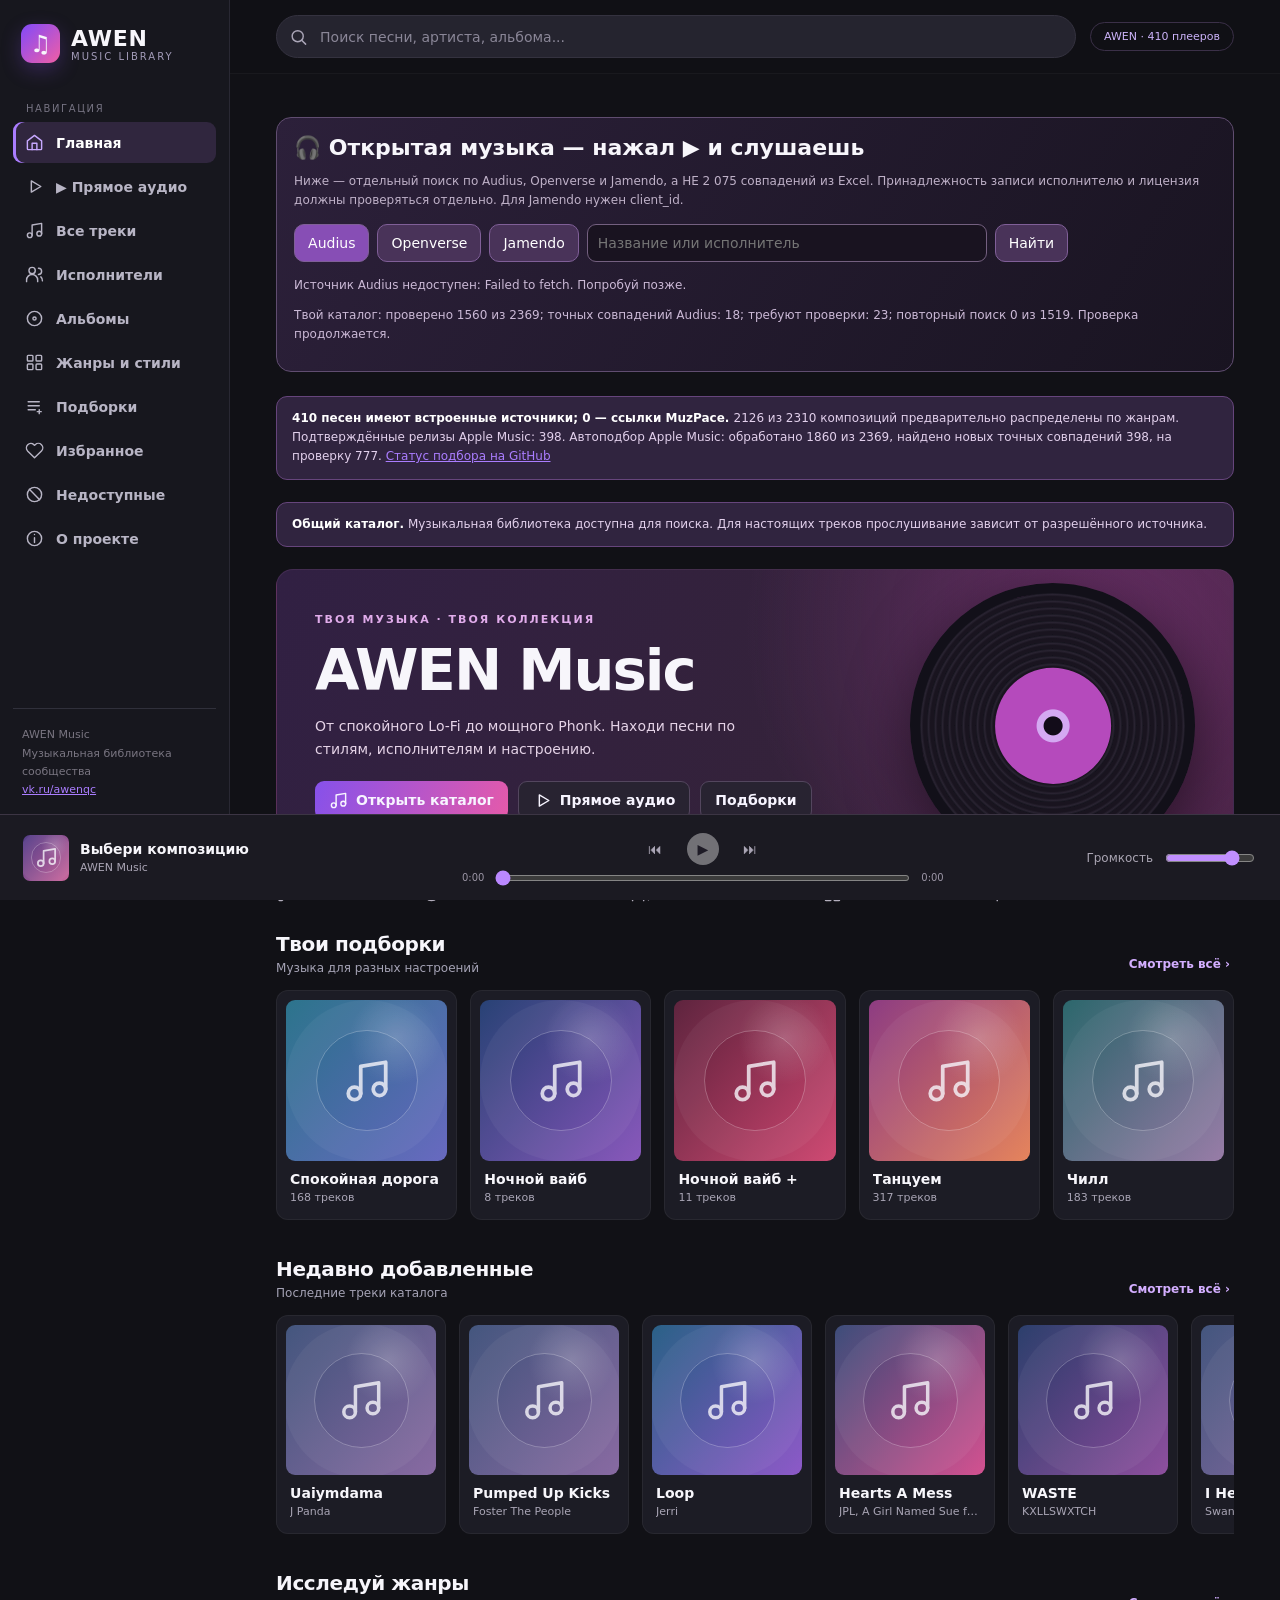
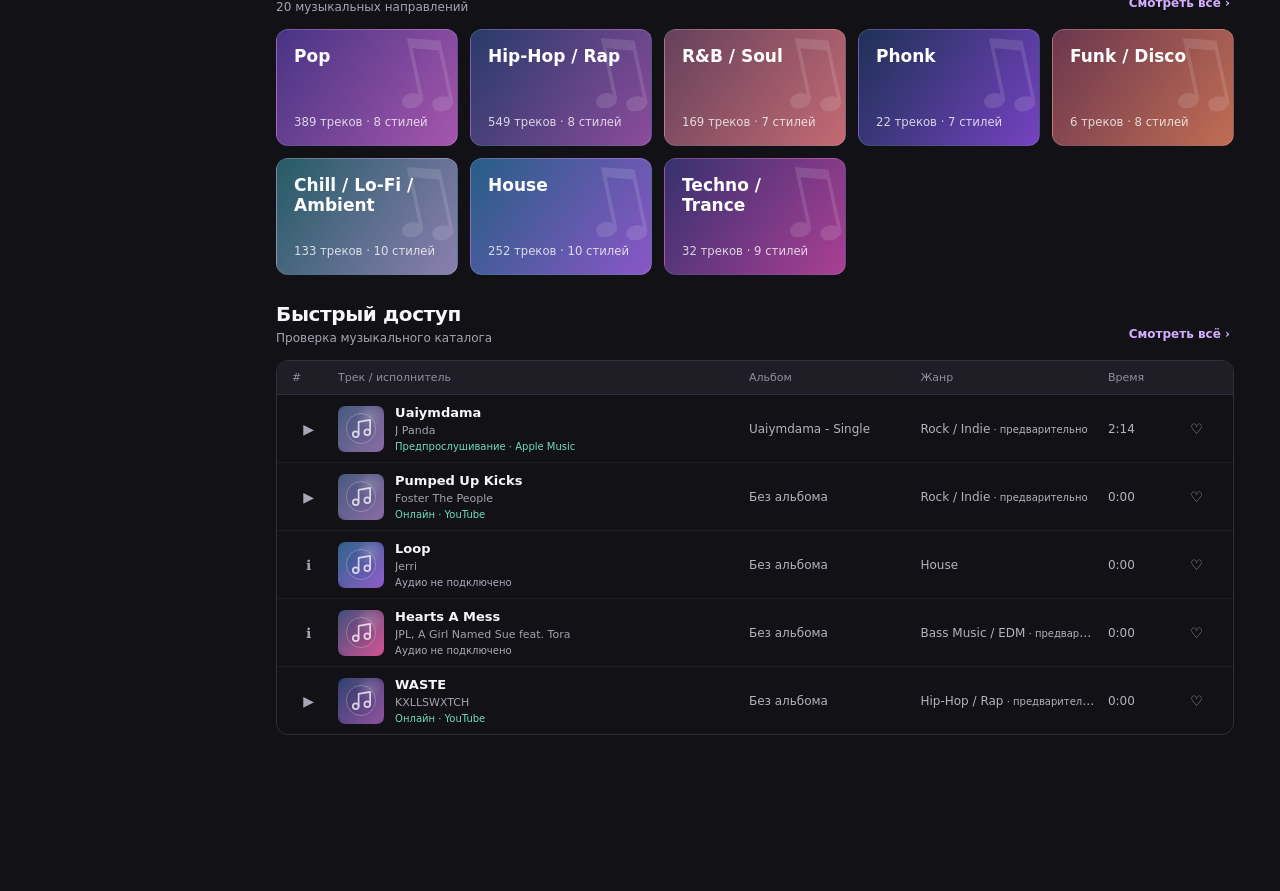
==== index.html @ cd5e94fe "AWEN: refresh cached v2 playlist scripts after verified-source recommendation fix" ====
<!DOCTYPE html>
<html lang="ru">
<head>
<meta charset="UTF-8">
<meta name="viewport" content="width=device-width,initial-scale=1,viewport-fit=cover">
<meta name="theme-color" content="#111116">
<meta name="description" content="AWEN Music — музыкальный каталог сообщества AWEN">
<title>AWEN Music · музыкальная библиотека</title>
<style>
:root{color-scheme:dark;--bg:#111116;--side:#17171e;--card:#1c1c25;--card2:#24242e;--line:#30303b;--text:#f7f6fb;--muted:#a5a3b5;--purple:#aa7dff;--pink:#f26bae;--green:#55d4a0;--player:86px;--sidew:230px}
*{box-sizing:border-box}html{scroll-behavior:smooth}body{margin:0;background:var(--bg);color:var(--text);font-family:Inter,"Segoe UI",system-ui,-apple-system,Arial,sans-serif;font-size:14px;min-width:300px}button,input,select{font:inherit}button{cursor:pointer}button:disabled{opacity:.38;cursor:not-allowed}button:focus-visible,input:focus-visible,select:focus-visible{outline:2px solid #d1b4ff;outline-offset:2px}a{color:var(--purple)}.muted{color:var(--muted)}.hidden{display:none!important}.icon{width:19px;height:19px;fill:none;stroke:currentColor;stroke-width:1.8;stroke-linecap:round;stroke-linejoin:round;flex:none;vertical-align:middle}.icon.small{width:16px;height:16px}.icon.big{width:25px;height:25px}
.sidebar{position:fixed;left:0;top:0;bottom:var(--player);width:var(--sidew);padding:24px 13px 15px;background:var(--side);border-right:1px solid #292833;overflow:auto;z-index:4;display:flex;flex-direction:column}.brand{display:flex;align-items:center;gap:11px;margin:0 8px 27px}.brand-mark{display:grid;place-items:center;width:39px;height:39px;border-radius:11px;background:linear-gradient(135deg,#814afa,#f05ea5);font-size:24px;box-shadow:0 7px 20px #8a50ec43}.brand-title{font-size:22px;font-weight:860;letter-spacing:.7px}.brand-caption{color:#a39cb9;font-size:10px;letter-spacing:2px}.nav-caption{margin:13px 13px 8px;color:#757281;font-size:10px;text-transform:uppercase;letter-spacing:1.6px}.nav{display:grid;gap:3px}.nav-button{display:flex;align-items:center;gap:12px;text-align:left;width:100%;padding:11px 12px;border:0;border-radius:9px;background:transparent;color:#b8b5c5;font-weight:580}.nav-button:hover{background:#272630;color:white}.nav-button.active{background:#30263e;color:white;box-shadow:inset 3px 0 var(--purple)}.nav-button.active .icon{color:#c7a8ff}.side-bottom{margin-top:auto;border-top:1px solid var(--line);padding:17px 9px 0;color:#797581;font-size:11px;line-height:1.65}
.shell{margin-left:var(--sidew);min-height:100vh;padding-bottom:calc(var(--player) + 35px)}.top{height:74px;position:sticky;top:0;z-index:3;background:#111116ec;backdrop-filter:blur(18px);border-bottom:1px solid #ffffff0a;display:flex;align-items:center;gap:14px;padding:0 clamp(16px,3.6vw,48px)}.search{position:relative;width:min(480px,100%);flex:1}.search .icon{position:absolute;left:13px;top:50%;transform:translateY(-50%);color:#aaa5b7}.search input{width:100%;height:43px;background:#25242f;border:1px solid #34323f;border-radius:24px;color:white;padding:0 15px 0 43px}.search input::placeholder{color:#8a8697}.top-label{margin-left:auto;border:1px solid #3b3048;color:#cdb4fa;border-radius:18px;padding:7px 13px;white-space:nowrap;font-size:11px}.main{max-width:1510px;margin:auto;padding:27px clamp(16px,3.6vw,48px) 35px}.notice{background:#30243f;border:1px solid #66457c;padding:12px 15px;border-radius:11px;color:#e2d0ec;font-size:12px;line-height:1.6;margin-bottom:22px}.notice strong{color:#fff}
.hero{background:radial-gradient(circle at 84% 20%,#b144a861,transparent 40%),linear-gradient(115deg,#312043 0%,#34223a 57%,#462343 100%);border:1px solid #6b46754d;min-height:282px;border-radius:17px;padding:40px 38px;overflow:hidden;position:relative;display:flex;align-items:center}.hero-text{max-width:580px;position:relative;z-index:1}.eyebrow{text-transform:uppercase;letter-spacing:2px;color:#e1aceb;font-size:11px;font-weight:740}.hero h1{font-weight:850;font-size:clamp(36px,4.5vw,62px);line-height:1.06;letter-spacing:-2px;margin:14px 0}.hero p{color:#e5d3e7;line-height:1.65;max-width:440px}.hero-vinyl{position:absolute;right:4%;top:13px;width:285px;height:285px;border-radius:50%;background:repeating-radial-gradient(circle,#19141f 0px,#19141f 3px,#292331 5px,#13121b 7px);border:10px solid #121019;box-shadow:0 17px 65px #0008;transform:rotate(-13deg);display:grid;place-items:center}.hero-vinyl:before{content:'';background:radial-gradient(circle,#120c19 0 9px,#d4a9f2 10px 16px,#b54abc 17px 58px);border-radius:50%;width:116px;height:116px}.actions{display:flex;flex-wrap:wrap;gap:10px;margin-top:20px}.btn{display:inline-flex;justify-content:center;align-items:center;gap:8px;min-height:39px;border-radius:9px;border:1px solid #53465e;padding:9px 14px;background:#282331;color:#f7f4ff;font-weight:700}.btn:hover{background:#392e48}.btn.primary{background:linear-gradient(110deg,#8651ea,#e55aaa);border:0}.btn.primary:hover{filter:brightness(1.12)}.btn.tiny{min-height:31px;padding:6px 10px;font-size:12px}.stats{display:flex;flex-wrap:wrap;gap:20px;margin:23px 0 29px;color:#b4afbd;font-size:12px}.stats b{font-size:15px;color:#fff}.stat{display:flex;gap:8px;align-items:center}.section-head{display:flex;justify-content:space-between;align-items:flex-end;gap:12px;margin:27px 0 15px}.section-head h2{font-size:20px;letter-spacing:-.4px;margin:0}.section-head p{font-size:12px;color:var(--muted);margin:5px 0 0}.text-link{border:0;background:none;color:#d3aeff;font-size:12px;font-weight:700;padding:4px}.rail{display:grid;grid-auto-columns:minmax(170px,1fr);grid-auto-flow:column;gap:13px;overflow-x:auto;padding-bottom:10px;scrollbar-width:thin;scrollbar-color:#49384c transparent}.tile{background:var(--card);padding:9px;border:1px solid #ffffff0d;border-radius:12px;min-width:0;text-align:left;color:inherit;transition:transform .15s,background .15s}.tile:hover{transform:translateY(-2px);background:#2a2631}.tile-title{font-weight:740;margin:10px 4px 4px;overflow:hidden;white-space:nowrap;text-overflow:ellipsis}.tile-desc{font-size:11px;color:#a9a5b5;margin:0 4px 6px;white-space:nowrap;overflow:hidden;text-overflow:ellipsis}.cover{--ca:#493883;--cb:#aa578e;aspect-ratio:1;display:grid;place-items:center;border-radius:9px;width:100%;position:relative;overflow:hidden;background:radial-gradient(circle at 68% 24%,#ffffff30,transparent 28%),linear-gradient(130deg,var(--ca),var(--cb))}.cover:before{content:'';position:absolute;border:1px solid #ffffff45;border-radius:50%;width:62%;height:62%;box-shadow:0 0 0 30px #ffffff0b,0 0 0 60px #ffffff05}.cover .icon{width:31%;height:31%;opacity:.8;z-index:1}.cover.square-small{width:46px;height:46px;flex:none;border-radius:7px}.cover.square-small:before{box-shadow:0 0 0 12px #ffffff0a}.cover.square-small .icon{width:23px;height:23px}.genre-grid{display:grid;grid-template-columns:repeat(auto-fill,minmax(180px,1fr));gap:12px}.genre-card{min-height:117px;border:1px solid #ffffff20;border-radius:12px;color:#fff;padding:16px 17px;display:flex;flex-direction:column;align-items:flex-start;justify-content:space-between;text-align:left;background:linear-gradient(125deg,var(--ca),var(--cb));position:relative;overflow:hidden}.genre-card:after{content:'♫';font-size:95px;position:absolute;right:-7px;top:-13px;opacity:.12;transform:rotate(-12deg)}.genre-card strong{font-size:17px;position:relative;z-index:1}.genre-card small{color:#ffffffc7;position:relative;z-index:1}.genre-card:hover{filter:brightness(1.14)}.page-title{font-size:clamp(27px,3vw,39px);font-weight:850;letter-spacing:-.9px;margin:3px 0 7px}.page-desc{color:var(--muted);font-size:13px;margin:0 0 22px;line-height:1.5}.filters{background:#1c1b24;border:1px solid #35323d;border-radius:13px;padding:15px;margin-bottom:16px}.filter-grid{display:grid;grid-template-columns:repeat(4,minmax(0,1fr));gap:12px}.field{min-width:0}.field label{display:block;font-size:11px;color:#a9a5b4;margin-bottom:7px}.field select{height:39px;width:100%;border:1px solid #403b48;border-radius:8px;background:#292631;color:#fff;padding:0 10px;min-width:0}.filter-bottom{display:flex;align-items:center;justify-content:space-between;gap:12px;margin-top:12px;flex-wrap:wrap}.filter-bottom span{color:#aca6b6;font-size:12px}.playlist-intro{background:linear-gradient(125deg,#302242,#4e294f);border:1px solid #65446c;border-radius:13px;padding:20px;display:flex;align-items:center;gap:17px;margin-bottom:17px}.playlist-intro .cover{width:87px;height:87px;flex:none}.playlist-intro h2{margin:0 0 6px;font-size:21px}.playlist-intro p{margin:0;color:#ddcfe2;line-height:1.55;font-size:12px}.table{overflow:hidden;border-radius:12px;border:1px solid #302e38}.table-header,.song{display:grid;grid-template-columns:34px minmax(210px,2.5fr) minmax(110px,1fr) minmax(120px,1.1fr) 60px 38px;gap:12px;align-items:center;padding:10px 15px}.table-header{background:#1f1d26;color:#938e9e;font-size:11px;border-bottom:1px solid var(--line)}.song{min-height:64px;border-bottom:1px solid #ffffff0e}.song:last-child{border-bottom:0}.song:hover{background:#23212a}.song-main{display:flex;align-items:center;gap:11px;min-width:0;cursor:pointer}.song-main div:last-child{min-width:0}.song-title{font-size:13px;font-weight:740;white-space:nowrap;text-overflow:ellipsis;overflow:hidden}.song-artist{color:#a5a1af;font-size:11px;margin-top:4px;overflow:hidden;text-overflow:ellipsis;white-space:nowrap}.song-cell{overflow:hidden;white-space:nowrap;text-overflow:ellipsis;color:#b6b1be;font-size:12px}.song-status{font-size:10px;color:#b0a9bb;display:block;margin-top:4px}.song-status.yes{color:#72dcb6}.round-btn{border:0;background:transparent;color:#aaa5b5;width:33px;height:33px;border-radius:8px;display:grid;place-items:center}.round-btn:hover{background:#ffffff10;color:white}.round-btn.hearted{color:#ff86c5}.empty{padding:35px;text-align:center;color:#aaa4b4;border:1px dashed #4b4354;border-radius:12px;line-height:1.6}.chips{display:flex;flex-wrap:wrap;gap:8px;margin:15px 0}.chip{background:#282431;border:1px solid #42394c;border-radius:18px;padding:8px 12px;color:#e3d9ea;font-size:12px}.chip:hover{background:#3a2c48}.selection-note{font-size:12px;color:#c3b6d3;line-height:1.5}.list-cards{display:grid;grid-template-columns:repeat(auto-fill,minmax(205px,1fr));gap:13px}.playlist-card{background:var(--card);padding:11px;border:1px solid #ffffff12;border-radius:13px;text-align:left;color:inherit}.playlist-card:hover{background:#27232e}.playlist-card .cover{max-height:235px}.playlist-card h3{font-size:15px;margin:12px 4px 5px}.playlist-card p{font-size:11px;margin:0 4px 8px;color:var(--muted);line-height:1.45}.about{max-width:720px;line-height:1.8;color:#c7c3d0}.about h2{color:white;margin:20px 0 8px}
.player{position:fixed;bottom:0;left:0;right:0;min-height:var(--player);background:#1b1a22;border-top:1px solid #3c3544;z-index:10;display:grid;grid-template-columns:minmax(165px,1fr) minmax(250px,1.15fr) minmax(130px,.7fr);align-items:center;gap:20px;padding:11px 23px;padding-bottom:max(11px,env(safe-area-inset-bottom))}.now{display:flex;align-items:center;gap:11px;min-width:0}.now-info{min-width:0}.now-title{font-weight:740;overflow:hidden;text-overflow:ellipsis;white-space:nowrap}.now-artist{font-size:11px;color:#aaa5b5;overflow:hidden;text-overflow:ellipsis;white-space:nowrap;margin-top:4px}.player-middle{display:flex;flex-direction:column;align-items:center;gap:7px;min-width:0}.controls{display:flex;align-items:center;gap:15px}.play-control{height:32px;width:32px;border:0;border-radius:50%;color:#251d2f;background:#fff;display:grid;place-items:center}.seekline{width:100%;display:flex;align-items:center;gap:9px;font-size:10px;color:#9b95a5}.seekline input{flex:1;min-width:0;accent-color:#ba88ff;height:6px}.player-right{display:flex;align-items:center;justify-content:flex-end;gap:10px}.volume{width:90px;accent-color:#c18fff}.modal-backdrop{position:fixed;inset:0;z-index:20;background:#000b;display:none;align-items:center;justify-content:center;padding:10px}.modal-backdrop.open{display:flex}.modal{width:min(720px,100%);background:#23202c;border:1px solid #584466;border-radius:15px;padding:21px;max-height:92vh;max-height:92dvh;overflow:auto;position:relative}.modal h2{font-size:23px;margin:6px 34px 5px 0}.modal p{color:#bab0c3;line-height:1.6}.modal .close{position:absolute;right:12px;top:12px}.details-grid{display:grid;grid-template-columns:125px 1fr;gap:7px 12px;font-size:12px;margin:17px 0}.details-grid dt{color:#a99faf}.details-grid dd{margin:0;color:#efe8f4;overflow-wrap:anywhere}.toast{position:fixed;bottom:calc(var(--player) + 16px);left:50%;transform:translateX(-50%);background:#3b2c4c;color:white;z-index:30;border:1px solid #8563a1;border-radius:10px;max-width:min(90vw,520px);padding:12px 16px;box-shadow:0 12px 35px #0007;display:none;font-size:12px;line-height:1.5}.toast.show{display:block}.mobile-nav{display:none}
@media(max-width:1050px){.filter-grid{grid-template-columns:repeat(2,minmax(0,1fr))}.table-header,.song{grid-template-columns:32px minmax(170px,2.7fr) minmax(85px,1.1fr) 60px 36px}.album-col{display:none}.hero-vinyl{right:-92px;opacity:.65}.hero-text{max-width:75%}}
@media(max-width:720px){:root{--player:104px}.sidebar{display:none}.shell{margin-left:0;padding-bottom:calc(var(--player) + 65px)}.top{height:60px;padding:0 14px}.top-label{display:none}.search input{height:39px}.main{padding:20px 14px 30px}.mobile-nav{display:flex;position:sticky;top:60px;background:#16151df7;z-index:3;border-bottom:1px solid #2b2933;padding:7px 10px;gap:6px;overflow-x:auto;scrollbar-width:none}.mobile-nav::-webkit-scrollbar{display:none}.mobile-nav .nav-button{width:auto;white-space:nowrap;flex:none;font-size:12px;padding:8px 10px;gap:6px}.mobile-nav .icon{height:16px;width:16px}.hero{min-height:235px;padding:25px 22px}.hero h1{font-size:35px;letter-spacing:-1.1px}.hero p{font-size:12px}.hero-text{max-width:95%}.hero-vinyl{width:220px;height:220px;right:-110px;top:18px;opacity:.2}.stats{gap:12px;margin:18px 0}.stat{font-size:11px}.stat b{font-size:12px}.rail{grid-auto-columns:145px}.section-head h2{font-size:18px}.genre-grid{grid-template-columns:repeat(2,minmax(0,1fr));gap:10px}.genre-card{min-height:105px;padding:12px}.genre-card strong{font-size:14px}.table-header{display:none}.song{grid-template-columns:26px minmax(0,1fr) 30px;gap:7px;padding:9px 10px}.song .song-cell,.song .year-col{display:none}.song-main .cover{width:43px;height:43px}.song-title{font-size:12px}.song-status{font-size:9px}.player{grid-template-columns:minmax(0,1fr) auto;grid-template-areas:'now controls' 'seek seek';gap:7px;padding:9px 13px;padding-bottom:max(8px,env(safe-area-inset-bottom))}.player .now{grid-area:now}.player-middle{grid-area:controls}.controls{gap:7px}.player-right{display:none}.seekline{grid-area:seek}.filter-grid{grid-template-columns:repeat(2,minmax(0,1fr));gap:9px}.playlist-intro .cover{width:67px;height:67px}.playlist-intro{padding:13px}.playlist-intro h2{font-size:18px}.list-cards{grid-template-columns:repeat(2,minmax(0,1fr));gap:10px}.playlist-card .cover{max-height:none}.details-grid{grid-template-columns:98px 1fr}.toast{bottom:120px}}
@media(max-width:380px){.hero h1{font-size:31px}.filter-grid{grid-template-columns:1fr 1fr}.genre-card strong{font-size:12px}.list-cards{grid-template-columns:1fr 1fr}.section-head h2{font-size:16px}.top{padding:0 10px}}
</style>
<link rel="stylesheet" href="./mobile-awen.css">
</head>
<body>
<aside class="sidebar"><div class="brand"><div class="brand-mark">♫</div><div><div class="brand-title">AWEN</div><div class="brand-caption">MUSIC LIBRARY</div></div></div><p class="nav-caption">Навигация</p><div class="nav" id="desktopNav"></div><div class="side-bottom">AWEN Music<br>Музыкальная библиотека сообщества<br><a href="https://vk.ru/awenqc" target="_blank" rel="noopener noreferrer">vk.ru/awenqc</a></div></aside>
<div class="shell"><header class="top"><div class="search"><svg class="icon" viewBox="0 0 24 24"><circle cx="11" cy="11" r="7"/><path d="m16 16 5 5"/></svg><input id="search" type="search" placeholder="Поиск песни, артиста, альбома..." aria-label="Поиск по каталогу" autocomplete="off"></div><span class="top-label">AWEN · MUSIC</span></header><nav id="mobileNav" class="mobile-nav" aria-label="Разделы"></nav><main class="main" id="app"><h1>AWEN Music</h1><p>Загрузка музыкального каталога…</p></main></div>
<div class="player"><div class="now"><div class="cover square-small" id="playerCover" style="--ca:#513c87;--cb:#cc689d"><svg class="icon" viewBox="0 0 24 24"><path d="M9 18V5l12-2v13"/><circle cx="6" cy="18" r="3"/><circle cx="18" cy="16" r="3"/></svg></div><div class="now-info"><div class="now-title" id="nowTitle">Выбери композицию</div><div class="now-artist" id="nowArtist">AWEN Music</div></div></div><div class="player-middle"><div class="controls"><button class="round-btn" id="prev" aria-label="Предыдущая">⏮</button><button class="play-control" id="play" aria-label="Воспроизвести" disabled>▶</button><button class="round-btn" id="next" aria-label="Следующая">⏭</button></div><div class="seekline"><span id="elapsed">0:00</span><input id="seek" type="range" min="0" max="100" value="0" aria-label="Прогресс трека"><span id="duration">0:00</span></div></div><div class="player-right"><span style="font-size:12px;color:#aaa5b3">Громкость</span><input class="volume" id="volume" type="range" min="0" max="100" value="80" aria-label="Громкость"></div></div>
<div class="modal-backdrop" id="modalBackdrop"><section class="modal" id="modal" role="dialog" aria-modal="true" aria-label="Информация о треке"><button class="round-btn close" data-action="close" aria-label="Закрыть">✕</button><div id="modalContent"></div></section></div><div class="toast" id="toast" role="status" aria-live="polite"></div><input type="file" id="importInput" accept=".json,application/json" class="hidden"><audio id="audio" preload="metadata"></audio>
<script>
'use strict';
const $=s=>document.querySelector(s);
const ICONS={home:'<path d="m3 10 9-7 9 7v10a1 1 0 0 1-1 1H4a1 1 0 0 1-1-1z"/><path d="M9 21v-8h6v8"/>',tracks:'<path d="M9 18V5l12-2v13"/><circle cx="6" cy="18" r="3"/><circle cx="18" cy="16" r="3"/>',artists:'<circle cx="9" cy="7" r="4"/><path d="M2 21v-2a7 7 0 0 1 14 0v2"/><path d="M17 4a4 4 0 0 1 0 8M20 15a6 6 0 0 1 2 5"/>',albums:'<circle cx="12" cy="12" r="9"/><circle cx="12" cy="12" r="2"/>',genres:'<rect x="3" y="3" width="7" height="7" rx="1"/><rect x="14" y="3" width="7" height="7" rx="1"/><rect x="3" y="14" width="7" height="7" rx="1"/><rect x="14" y="14" width="7" height="7" rx="1"/>',playlists:'<path d="M4 6h14M4 11h14M4 16h9"/><path d="M18 16v5M15.5 18.5h5"/>',favorites:'<path d="M20.8 4.6a5.6 5.6 0 0 0-7.9 0L12 5.5l-.9-.9a5.6 5.6 0 0 0-7.9 7.9l8.8 8.8 8.8-8.8a5.6 5.6 0 0 0 0-7.9Z"/>',unavailable:'<circle cx="12" cy="12" r="9"/><path d="m5.5 5.5 13 13"/>',about:'<circle cx="12" cy="12" r="9"/><path d="M12 11v6M12 7h.01"/>',playable:'<path d="m8 5 12 7-12 7z"/>',play:'<path d="m8 5 12 7-12 7z"/>',heart:'<path d="M20.8 4.6a5.6 5.6 0 0 0-7.9 0L12 5.5l-.9-.9a5.6 5.6 0 0 0-7.9 7.9l8.8 8.8 8.8-8.8a5.6 5.6 0 0 0 0-7.9Z"/>',search:'<circle cx="11" cy="11" r="7"/><path d="m16 16 5 5"/>'};
function icon(n,c=''){return `<svg class="icon ${c}" viewBox="0 0 24 24" aria-hidden="true">${ICONS[n]||ICONS.tracks}</svg>`;}
function esc(v){return String(v??'').replace(/[&<>"']/g,c=>({'&':'&amp;','<':'&lt;','>':'&gt;','"':'&quot;',"'":'&#39;'}[c]));}
function norm(v){return String(v??'').toLocaleLowerCase().normalize('NFKC').trim();}
function safeURL(value){try{let u=new URL(value);return u.protocol==='https:'?u.href:'';}catch{return '';}}
function nfmt(v){return Number(v||0).toLocaleString('ru-RU');}
function timefmt(v){let n=Math.max(0,Math.floor(Number(v)||0));return `${Math.floor(n/60)}:${String(n%60).padStart(2,'0')}`;}
const menu=[['home','Главная'],['playable','▶ Прямое аудио'],['tracks','Все треки'],['artists','Исполнители'],['albums','Альбомы'],['genres','Жанры и стили'],['playlists','Подборки'],['favorites','Избранное'],['unavailable','Недоступные'],['about','О проекте']];
const rawGenres=[
['Pop','Dance Pop','Indie Pop','Synthpop','Electropop','Dream Pop','Bedroom Pop','Art Pop','Pop Rock'],
['Hip-Hop / Rap','Trap','Boom Bap','Cloud Rap','Drill','Old School Hip-Hop','Alternative Hip-Hop','Jazz Rap','Emo Rap'],
['R&B / Soul','Contemporary R&B','Alternative R&B','Neo Soul','Soul','Quiet Storm','New Jack Swing','PBR&B'],
['Phonk','Memphis Phonk','Drift Phonk','Chill Phonk','Atmospheric Phonk','House Phonk','Brazilian Phonk','Wave Phonk'],
['Funk / Disco','Classic Funk','P-Funk','Electro Funk','Nu-Funk','Disco','Nu-Disco','Boogie','G-Funk'],
['Chill / Lo-Fi / Ambient','Lo-Fi Hip-Hop','Chillhop','Chillout','Downtempo','Trip-Hop','Lounge','Ambient','Dark Ambient','Chillstep','Jazzhop'],
['House','Deep House','Future House','Tech House','Progressive House','Tropical House','Slap House','Bass House','Organic House','Afro House','Melodic House & Techno'],
['Techno / Trance','Melodic Techno','Minimal Techno','Hard Techno','Detroit Techno','Trance','Progressive Trance','Psytrance','Uplifting Trance','Hardstyle'],
['Bass Music / EDM','Future Bass','Melodic Bass','Dubstep','Melodic Dubstep','Brostep','Riddim','EDM Trap','Electro House','Big Room','Midtempo Bass'],
['Drum & Bass / UK Bass','Liquid DnB','Neurofunk','Jungle','Breakbeat','UK Garage','2-Step','Speed Garage','Breakcore'],
['Latin / Brazilian Club','Moombahton','Reggaeton','Dembow','Baile Funk','Funk Mandelão','Latin House','Latin Pop','Latin Trap'],
['Afro / Global Club','Afrobeats','Afrobeat','Amapiano','Gqom','Kuduro','Kizomba','Dancehall','Afro Tech'],
['Synth / Retro Electronic','Synthwave','Retrowave','Darksynth','Chillwave','Vaporwave','Future Funk','City Pop','Darkwave'],
['Rock / Indie','Indie Rock','Alternative Rock','Classic Rock','Soft Rock','Post-Rock','Shoegaze','Psychedelic Rock','Britpop','Midwest Emo','Hard Rock'],
['Metal / Punk','Heavy Metal','Nu Metal','Metalcore','Alternative Metal','Punk Rock','Pop Punk','Hardcore Punk','Post-Hardcore'],
['Jazz / Blues','Smooth Jazz','Jazz Fusion','Acid Jazz','Nu Jazz','Bebop','Blues','Blues Rock','Contemporary Jazz'],
['Folk / Ethno / World','Kazakh Folk','Ethno-Fusion','Ethno-Electronic','Folk Rock','Folk Pop','Worldbeat','Traditional Folk','Indie Folk','Ambient Folk'],
['Classical / Cinematic','Neo-Classical','Modern Classical','Piano Solo','Orchestral','Film Score','Game Score','Epic Music','Minimalism'],
['Country','Traditional Country','Classic Country','Contemporary Country','Country Pop','Country Rock','Outlaw Country','Alt-Country','Americana','Bluegrass','Honky-Tonk','Western Swing','Country Folk','Country Rap'],
['Electronica / Experimental','Electronica','Experimental Electronic','IDM','Leftfield','Glitch','Wonky','Folktronica']
];
const palettes=[['#473484','#a556ac'],['#283b69','#8c4b9c'],['#65415b','#c46a73'],['#1e3156','#7542c1'],['#6b374f','#c16d53'],['#255b66','#8c7fb0'],['#265e85','#8b56c7'],['#36316f','#ab3f94'],['#394977','#d24e8e'],['#255e66','#3f7bad'],['#7b3863','#d66d5b'],['#376247','#9b8d4e'],['#243d66','#9a557f'],['#40537b','#8667a0'],['#633345','#ae4c6a'],['#385675','#9c7453'],['#405a46','#a68a50'],['#45436d','#8f72a0'],['#714b31','#c28a52'],['#3c5271','#6f9bb0']];
const genres=rawGenres.map((g,i)=>({name:g[0],styles:g.slice(1),colors:palettes[i]}));
const moods=['Спокойное','Ночное','Агрессивное','Расслабленное','Меланхоличное','Энергичное','Танцевальное','Романтичное','Дорожное','Мечтательное','Атмосферное','Ностальгическое','Лиричное','Уютное'];
const lists=[
{id:'road',name:'Спокойная дорога',desc:'Русские, казахские и английские песни для поездок. Спокойное и мелодичное звучание.',colors:['#28718a','#6566bf']},
{id:'night',name:'Ночной вайб',desc:'Спокойный и атмосферный Phonk с мягкими басами.',colors:['#243e72','#8655ba']},
{id:'nightplus',name:'Ночной вайб +',desc:'Агрессивный и динамичный Phonk с мощными басами.',colors:['#5b203a','#ce4670']},
{id:'dance',name:'Танцуем',desc:'House, EDM, Moombahton, Brazilian Funk и другие танцевальные треки.',colors:['#8b387f','#e48159']},
{id:'chill',name:'Чилл',desc:'Lo-Fi, Chillout, Downtempo, Ambient и расслабляющие биты.',colors:['#286469','#9679a5']}
];
function seedDemo(){let names=['Ночной город','После дождя','Дорога домой','Фиолетовый закат','Городские огни','Медленный рассвет','Пульс улиц','Мягкий ритм','Другой берег','Без лишних слов','Тёплый ветер','Над облаками','Зимний маршрут','Тихая волна','Забытый мотив','Вечерний свет','Письмо из прошлого','Старые кассеты','Время танцевать','Мечты о море'];let artists=['AWEN Demo','Midnight Archive','Quiet Horizon','Neon Waves','Demo Collective','Soft Signal','Atmosphere Lab'];let out=[];for(let i=0;i<57;i++){let g=genres[i%19];out.push({id:'demo-'+i,title:names[i%20]+(i>=20?' '+(Math.floor(i/20)+1):''),artist:artists[i%7],album:i%3?'Без альбома':'Demo Sessions',genre:g.name,subgenres:[g.styles[(i+Math.floor(i/19))%g.styles.length]],year:2008+(i%19),language:['Русский','Қазақша','English','Без слов'][i%4],moods:[['Дорожное','Ночное','Агрессивное','Танцевальное','Расслабленное'][i%5]],energy:1+i%5,duration:130+(i*13)%180,playlists:[lists[i%5].id],source_status:i%8===0?'unavailable':'unknown',source_url:'',audio_url:'',added_at:'2026-11-'+String(1+(i%19)).padStart(2,'0')});}
out.unshift({id:'soundcheck',title:'Оригинальный тестовый звук',artist:'AWEN Studio · Демо',album:'Soundcheck',genre:'Chill / Lo-Fi / Ambient',subgenres:['Ambient'],year:2026,language:'Без слов',moods:['Расслабленное'],energy:1,duration:8,playlists:['chill'],source_status:'available',source_url:'',audio_url:'demo://soundcheck',added_at:'2026-11-21'});return out;}
function sanitize(t,i){if(!t||typeof t!=='object'||Array.isArray(t))return null;let str=(x,max=200)=>String(x??'').trim().slice(0,max);const sub=Array.isArray(t.subgenres)?t.subgenres:Array.isArray(t.styles)?t.styles:[];const ms=Array.isArray(t.moods)?t.moods:[];return {id:str(t.id||`track-${i}`,120),title:str(t.title||'Без названия'),artist:str(t.artist||'Неизвестный исполнитель'),album:str(t.album||'Без альбома'),genre:str(t.genre||'Не определён'),subgenres:sub.slice(0,20).map(x=>str(x,90)),year:Number(t.year)||null,language:str(t.language||'Не определён'),moods:ms.slice(0,15).map(x=>str(x,90)),energy:Math.min(5,Math.max(1,Number(t.energy)||3)),duration:Math.max(0,Number(t.duration)||0),playlists:(Array.isArray(t.playlists)?t.playlists:[]).filter(id=>lists.some(p=>p.id===id)),source_status:['available','unavailable','unknown'].includes(t.source_status)?t.source_status:'unknown',source_url:safeURL(t.source_url),audio_url:str(t.audio_url||'',2000),added_at:str(t.added_at||'',30)};}
let tracks=[], demo=true, fav=new Set(), catalogQuarantined=0;try{fav=new Set(JSON.parse(localStorage.getItem('awen-favorites-v2')||'[]'));}catch{}
const st={view:'home',q:'',genre:'',style:'',mood:'',language:'',artist:'',album:'',year:'',playlist:'',sort:'new',limit:60};
const audio=$('#audio');audio.volume=.8;let current=null,queue=[],qpos=-1,soundURL=null,toastTimeout;
function persistFav(){try{localStorage.setItem('awen-favorites-v2',JSON.stringify([...fav]));}catch{}}
function palette(x){const idx=genres.findIndex(g=>g.name===x);if(idx>=0)return genres[idx].colors;let h=0;for(let c of String(x))h=(h*31+c.charCodeAt(0))>>>0;return palettes[h%palettes.length];}
function cover(x,colors,extra=''){const c=colors||palette(x);return `<div class="cover ${extra}" style="--ca:${c[0]};--cb:${c[1]}">${icon('tracks')}</div>`;}
function byId(id){return tracks.find(t=>t.id===id);}
function playable(t){return !!t&&(t.audio_url==='demo://soundcheck'||!!safeURL(t.audio_url));}
function notify(message){const el=$('#toast');el.textContent=message;el.classList.add('show');clearTimeout(toastTimeout);toastTimeout=setTimeout(()=>el.classList.remove('show'),3500);}
function navHTML(){return menu.map(([id,label])=>`<button class="nav-button ${st.view===id?'active':''}" data-nav="${id}">${icon(id)}<span>${esc(label)}</span></button>`).join('');}
function setView(v){if(!menu.some(x=>x[0]===v))v='home';st.view=v;st.limit=60;render();window.scrollTo({top:0,behavior:'instant'});}
function resetFilters(){for(let k of ['genre','style','mood','language','artist','album','year','playlist'])st[k]='';st.sort='new';st.limit=60;}
function isOnList(t,id){return Array.isArray(t.playlists)&&t.playlists.includes(id);}
function filtered(){let a=tracks.filter(t=>{if(st.view==='favorites'&&!fav.has(t.id))return false;if(st.view==='unavailable'&&t.source_status!=='unavailable')return false;if(st.view==='playable'&&!playable(t))return false;if(st.genre&&t.genre!==st.genre)return false;if(st.style&&!t.subgenres.includes(st.style))return false;if(st.artist&&t.artist!==st.artist)return false;if(st.album&&t.album!==st.album)return false;if(st.mood&&!t.moods.includes(st.mood))return false;if(st.language&&t.language!==st.language)return false;if(st.year&&String(t.year)!==st.year)return false;if(st.playlist&&!isOnList(t,st.playlist))return false;if(st.q&&!norm([t.title,t.artist,t.album,t.genre,...t.subgenres].join(' ')).includes(norm(st.q)))return false;return true;});if(st.sort==='alpha')a.sort((x,y)=>x.title.localeCompare(y.title,'ru'));else if(st.sort==='artist')a.sort((x,y)=>x.artist.localeCompare(y.artist,'ru'));else if(st.sort==='year')a.sort((x,y)=>(y.year||0)-(x.year||0));else if(st.playlist)a.sort((x,y)=>(x.awen_playlist_rank?.[st.playlist]??99999)-(y.awen_playlist_rank?.[st.playlist]??99999));else a.sort((x,y)=>String(y.added_at||'').localeCompare(String(x.added_at||'')));return a;}
function title(h,desc){return `<h1 class="page-title">${esc(h)}</h1><p class="page-desc">${esc(desc)}</p>`;}
function heading(h,desc,right=''){return `<div class="section-head"><div><h2>${esc(h)}</h2>${desc?`<p>${esc(desc)}</p>`:''}</div>${right?`<button class="text-link" data-nav="${right}">Смотреть всё ›</button>`:''}</div>`;}
function tile(t){return `<button class="tile" data-detail="${esc(t.id)}">${cover(t.genre)}<div class="tile-title">${esc(t.title)}</div><div class="tile-desc">${esc(t.artist)}</div></button>`;}
function playlistTile(p){const count=tracks.filter(t=>isOnList(t,p.id)).length;return `<button class="tile" data-list="${p.id}">${cover(p.name,p.colors)}<div class="tile-title">${esc(p.name)}</div><div class="tile-desc">${nfmt(count)} треков</div></button>`;}
function genreTile(g){return `<button class="genre-card" data-genre="${esc(g.name)}" style="--ca:${g.colors[0]};--cb:${g.colors[1]}"><strong>${esc(g.name)}</strong><small>${nfmt(tracks.filter(t=>t.genre===g.name).length)} треков · ${g.styles.length} стилей</small></button>`;}
function songRows(a,more=true){if(!a.length)return `<div class="empty">По выбранным параметрам ничего не найдено.<br>Попробуй изменить фильтры или поисковый запрос.</div>`;let visible=more?a.slice(0,st.limit):a;return `<div class="table"><div class="table-header"><div>#</div><div>Трек / исполнитель</div><div class="album-col">Альбом</div><div>Жанр</div><div>Время</div><div></div></div>${visible.map((t,i)=>`<div class="song"><button class="round-btn" data-play="${esc(t.id)}" aria-label="Воспроизвести ${esc(t.title)}">${playable(t)?'▶':'ℹ'}</button><div class="song-main" data-detail="${esc(t.id)}">${cover(t.genre,null,'square-small')}<div><div class="song-title">${esc(t.title)}</div><div class="song-artist">${esc(t.artist)}</div><span class="song-status ${playable(t)?'yes':''}">${playable(t)?'Можно слушать':t.source_status==='unavailable'?'Недоступна':'Аудио не подключено'}</span>${st.playlist&&t.awen_playlist_reasons?.[st.playlist]?'<span class="song-status" title="'+esc(t.awen_playlist_reasons[st.playlist].reasons.join(' · '))+'">'+(t.awen_playlist_reasons[st.playlist].source==='auto'?'По признакам':'Редакторский выбор')+'</span>':''}</div></div><div class="song-cell album-col">${esc(t.album)}</div><div class="song-cell">${esc(t.genre)}${t.curation_review_needed?'<small title="Жанр определён предварительно"> · предварительно</small>':''}${t.import_review_needed?'<small title="Возможная ошибка импорта"> · ⚠ проверить импорт</small>':''}</div><div class="song-cell">${timefmt(t.duration)}</div><button class="round-btn ${fav.has(t.id)?'hearted':''}" data-fav="${esc(t.id)}" aria-label="Избранное">${fav.has(t.id)?'♥':'♡'}</button></div>`).join('')}</div>${more&&a.length>st.limit?`<div style="text-align:center;margin-top:18px"><button class="btn" data-action="more">Показать ещё · ${nfmt(a.length-st.limit)}</button></div>`:''}`;}
function opts(arr,current,first){return `<option value="">${esc(first)}</option>`+arr.map(x=>`<option value="${esc(x)}" ${x===current?'selected':''}>${esc(x)}</option>`).join('');}
function filters(){const ys=[...new Set(tracks.map(t=>t.year).filter(Boolean))].sort((a,b)=>b-a).map(String);let allGenres=[...new Set([...genres.map(g=>g.name),...tracks.map(t=>t.genre)])].filter(Boolean);const g=genres.find(g=>g.name===st.genre);let styles=g?g.styles:st.genre?[...new Set(tracks.filter(t=>t.genre===st.genre).flatMap(t=>t.subgenres))]:[...new Set(tracks.flatMap(t=>t.subgenres))];return `<section class="filters"><div class="filter-grid"><div class="field"><label for="genre">Жанр</label><select id="genre" data-filter="genre">${opts(allGenres,st.genre,'Все жанры')}</select></div><div class="field"><label for="style">Поджанр</label><select id="style" data-filter="style">${opts(styles,st.style,'Все стили')}</select></div><div class="field"><label for="mood">Настроение</label><select id="mood" data-filter="mood">${opts(moods,st.mood,'Любое настроение')}</select></div><div class="field"><label for="language">Язык</label><select id="language" data-filter="language">${opts(['Русский','Қазақша','English','Без слов','Другой','Не определён'],st.language,'Любой язык')}</select></div><div class="field"><label for="artist">Исполнитель</label><select id="artist" data-filter="artist">${opts([...new Set(tracks.map(t=>t.artist))].sort(),st.artist,'Все исполнители')}</select></div><div class="field"><label for="album">Альбом</label><select id="album" data-filter="album">${opts([...new Set(tracks.map(t=>t.album))].sort(),st.album,'Все альбомы')}</select></div><div class="field"><label for="year">Год</label><select id="year" data-filter="year">${opts(ys,st.year,'Все годы')}</select></div><div class="field"><label for="sort">Сортировать</label><select id="sort" data-filter="sort">${[['new','Недавно добавленные'],['alpha','По названию'],['artist','По исполнителю'],['year','По году']].map(([k,v])=>`<option value="${k}" ${st.sort===k?'selected':''}>${v}</option>`).join('')}</select></div></div><div class="filter-bottom"><span>Результатов: <strong>${nfmt(filtered().length)}</strong></span><button class="btn tiny" data-action="clear">Сбросить фильтры</button></div></section>`;}
function home(){let recent=[...tracks].sort((a,b)=>String(b.added_at).localeCompare(String(a.added_at))).slice(0,8);return `<div class="notice"><strong>${demo?(tracks.length?'Демо-режим.':'Загружаем каталог AWEN…'):(tracks.length?'Общий каталог.':'Каталог пока не загружен.')}</strong> ${demo?(tracks.length?'Демонстрационные записи не являются музыкой AWEN.':'Получаем общую библиотеку песен с GitHub Pages.'):(tracks.length?'Музыкальная библиотека доступна для поиска. Для настоящих треков прослушивание зависит от разрешённого источника.':'Проверь соединение и обнови страницу. Песни не подменяются вымышленными демонстрациями.')}</div><section class="hero"><div class="hero-text"><span class="eyebrow">Твоя музыка · твоя коллекция</span><h1>AWEN Music</h1><p>От спокойного Lo-Fi до мощного Phonk. Находи песни по стилям, исполнителям и настроению.</p><div class="actions"><button class="btn primary" data-nav="tracks">${icon('tracks')} Открыть каталог</button><button class="btn" data-nav="playable">${icon('play')} Прямое аудио</button><button class="btn" data-nav="playlists">Подборки</button></div></div><div class="hero-vinyl" aria-hidden="true"></div></section><div class="stats"><div class="stat">${icon('tracks')}<b>${nfmt(tracks.length)}</b> треков</div>${catalogQuarantined?`<div class="stat" title="Сохранены в источнике, но не показаны как музыка">${icon('unavailable')}<b>${nfmt(catalogQuarantined)}</b> записей на проверке</div>`:''}<div class="stat">${icon('artists')}<b>${nfmt(new Set(tracks.map(t=>t.artist)).size)}</b> исполнителей</div><div class="stat">${icon('genres')}<b>${genres.length}</b> направлений</div><div class="stat">${icon('playlists')}<b>5</b> подборок</div></div>${heading('Твои подборки','Музыка для разных настроений','playlists')}<div class="rail">${lists.map(playlistTile).join('')}</div>${heading('Недавно добавленные','Последние треки каталога','tracks')}<div class="rail">${recent.map(tile).join('')}</div>${heading('Исследуй жанры','20 музыкальных направлений','genres')}<div class="genre-grid">${genres.slice(0,8).map(genreTile).join('')}</div>${heading('Быстрый доступ','Проверка музыкального каталога','tracks')}${songRows(tracks.slice(0,5),false)}`;}
function tracksPage(){let a=filtered();let desc=st.playlist?lists.find(x=>x.id===st.playlist)?.desc||'Музыкальная подборка':st.view==='favorites'?'Сохранённые композиции':st.view==='unavailable'?'Композиции, отмеченные как недоступные':st.view==='playable'?'Только песни с прямым аудиопотоком. Нажми ▶ для немедленного воспроизведения.':'Все доступные сведения о композициях AWEN';let h=st.view==='favorites'?'Избранное':st.view==='unavailable'?'Недоступные треки':st.view==='playable'?'Можно слушать':st.playlist?lists.find(x=>x.id===st.playlist)?.name:'Все треки';const p=lists.find(x=>x.id===st.playlist);return title(h||'Все треки',desc)+(p?`<div class="playlist-intro">${cover(p.name,p.colors)}<div><h2>${esc(p.name)}</h2><p>${esc(p.desc)}</p></div></div>`:'')+filters()+songRows(a);}
function genresPage(){return title('Жанры и стили','20 направлений и более 150 музыкальных поджанров. Нажми на жанр, чтобы открыть его каталог.')+`<div class="genre-grid">${genres.map(genreTile).join('')}</div><div class="selection-note" style="margin-top:22px">Жанр и поджанры — отдельные поля. В будущем можно добавлять новые стили без переделки всего сайта.</div>`;}
function playlistsPage(){return title('Твои подборки','Пять подборок по жанру, атмосфере и редакторскому отбору. Метки энергии предварительные.')+`<div class="list-cards">${lists.map(p=>`<button class="playlist-card" data-list="${p.id}">${cover(p.name,p.colors)}<h3>${esc(p.name)}</h3><p>${esc(p.desc)}<br><strong>${nfmt(tracks.filter(t=>isOnList(t,p.id)).length)} треков</strong></p></button>`).join('')}</div>`;}
function artistsPage(){let names=[...new Set(tracks.map(t=>t.artist))].filter(x=>!st.q||norm(x).includes(norm(st.q))).sort((a,b)=>a.localeCompare(b,'ru'));return title('Исполнители',`${nfmt(names.length)} артистов в каталоге`)+`<div class="list-cards">${names.map(a=>`<button class="tile" data-artist="${esc(a)}">${cover(a)}<div class="tile-title">${esc(a)}</div><div class="tile-desc">${nfmt(tracks.filter(t=>t.artist===a).length)} композиций</div></button>`).join('')}</div>${names.length?'':'<div class="empty">Исполнители не найдены</div>'}`;}
function albumsPage(){let names=[...new Set(tracks.map(t=>t.album).filter(a=>a&&a!=='Без альбома'&&a!=='Не определён'))].filter(x=>!st.q||norm(x).includes(norm(st.q))).sort((a,b)=>a.localeCompare(b,'ru'));return title('Альбомы',`${nfmt(names.length)} альбомов с известным названием. Остальные композиции доступны в «Все треки».`)+`<div class="list-cards">${names.map(a=>`<button class="tile" data-album="${esc(a)}">${cover(a)}<div class="tile-title">${esc(a)}</div><div class="tile-desc">${nfmt(tracks.filter(t=>t.album===a).length)} треков</div></button>`).join('')}</div>${names.length?'':'<div class="empty">Проверенных названий альбомов пока нет. Они появятся по мере проверки музыкальных источников.</div>'}`;}
function aboutPage(){return title('О проекте','AWEN Music — музыкальная библиотека сообщества AWEN')+`<div class="about"><h2>Что уже работает</h2><p>Общий каталог GitHub Pages, поиск, фильтры, исполнители, альбомы, 20 музыкальных направлений, 5 тематических подборок, избранное и редактор каталога. Для некоторых записей доступны официальные встроенные плееры, точные ссылки Apple Music и разрешённые аудиопотоки. Не каждая запись имеет источник воспроизведения.</p><h2>Где хранятся данные</h2><p>Общий список загружается из <code>awen-catalog.json</code>. Предварительные жанры и подборки — из <code>awen-curation.json</code>. Альбом и год добавляются только при подтверждённом совпадении либо после ручной проверки. Отсутствующие сведения остаются неизвестными, а не заполняются автоматически наугад.</p><h2>Ограничения прослушивания</h2><p>Доступ к публикации ВКонтакте не даёт разрешения размещать коммерческий MP3. Для записи без аудио можно открыть её разрешённый источник или найти официальный сервис. Apple Music и Spotify могут предоставлять только фрагмент записи или требовать подписку.</p><h2>Локальный импорт</h2><p>Импорт JSON сохраняется только в браузере этого устройства через IndexedDB. Он не обновляет GitHub для других посетителей. Для редакторских правок используй <a href="./curator.html">AWEN Curator</a> и экспортируй файл с изменениями.</p><div class="actions"><button class="btn primary" data-action="import">Импорт JSON на это устройство</button><button class="btn" data-action="example">Пример JSON</button><button class="btn" data-action="export">Экспорт каталога</button></div><h2>Исходное сообщество</h2><p><a href="https://vk.ru/awenqc" target="_blank" rel="noopener noreferrer">vk.ru/awenqc</a></p></div>`;}
function render(){let page=st.view==='home'?home():['tracks','favorites','unavailable','playable'].includes(st.view)?tracksPage():st.view==='genres'?genresPage():st.view==='playlists'?playlistsPage():st.view==='artists'?artistsPage():st.view==='albums'?albumsPage():aboutPage();$('#app').innerHTML=page;$('#desktopNav').innerHTML=navHTML();$('#mobileNav').innerHTML=navHTML();$('#search').value=st.q;}
function openDetails(id){let t=byId(id);if(!t)return;let fields=[['Исполнитель',t.artist],['Альбом',t.album],['Жанр',t.genre],['Поджанры',t.subgenres.join(', ')||'—'],['Язык',t.language],[t.year_type==='album_release'?'Год издания (Apple Music)':'Год',t.year||'—'],['Настроение',t.moods.join(', ')||'—'],['Длительность',timefmt(t.duration)],['Статус',playable(t)?'Аудио доступно':t.source_status==='unavailable'?'Недоступна':'Источник не подключён'],['Классификация',t.import_review_needed?'Требуется проверка исходной записи':t.curation_review_needed?'Предварительная, требует подтверждения':t.genre_source||'Не подтверждена']];$('#modalContent').innerHTML=`${cover(t.genre,palette(t.genre))}<h2>${esc(t.title)}</h2><p>${esc(t.artist)}</p><dl class="details-grid">${fields.map(([k,v])=>`<dt>${esc(k)}</dt><dd>${esc(v)}</dd>`).join('')}</dl><div class="actions">${playable(t)?`<button class="btn primary" data-play="${esc(t.id)}">▶ Слушать</button>`:'<span class="selection-note">Аудиофайл не подключён — воспроизведение недоступно.</span>'}${t.source_url?`<a class="btn" href="${esc(t.source_url)}" target="_blank" rel="noopener noreferrer">Открыть источник</a>`:''}</div>`;$('#modalBackdrop').classList.add('open');}
function closeDetails(){$('#modalBackdrop').classList.remove('open');}
function demoSound(){if(soundURL)return soundURL;const sr=11025,len=sr*8,raw=new ArrayBuffer(44+len*2),v=new DataView(raw);let i=0;function write(s){for(let c of s)v.setUint8(i++,c.charCodeAt(0));}function n32(a){v.setUint32(i,a,true);i+=4;}function n16(a){v.setUint16(i,a,true);i+=2;}write('RIFF');n32(36+len*2);write('WAVEfmt ');n32(16);n16(1);n16(1);n32(sr);n32(sr*2);n16(2);n16(16);write('data');n32(len*2);let notes=[220,261.63,329.63,392,349.23,293.66,246.94,261.63];for(let x=0;x<len;x++){let t=x/sr,j=Math.floor(t),f=notes[j],env=Math.min(1,t/.12)*Math.min(1,(8-t)/.4),wave=(Math.sin(Math.PI*2*f*t)*.12+Math.sin(Math.PI*f*t)*.10+Math.sin(Math.PI*3*f*t)*.035)*env;v.setInt16(i,Math.max(-32768,Math.min(32767,wave*32767)),true);i+=2;}soundURL=URL.createObjectURL(new Blob([raw],{type:'audio/wav'}));return soundURL;}
function updatePlayer(){if(!current){$('#nowTitle').textContent='Выбери композицию';$('#nowArtist').textContent='AWEN Music';$('#play').disabled=true;return;}$('#play').disabled=false;$('#nowTitle').textContent=current.title;$('#nowArtist').textContent=current.artist;let col=palette(current.genre);$('#playerCover').style.setProperty('--ca',col[0]);$('#playerCover').style.setProperty('--cb',col[1]);$('#play').textContent=audio.paused?'▶':'Ⅱ';$('#duration').textContent=timefmt(Number.isFinite(audio.duration)?audio.duration:current.duration);}
function playTrack(id){let t=byId(id);if(!t)return;if(!playable(t)){openDetails(id);notify('Для этой записи пока нет разрешённого аудиофайла.');return;}let url=t.audio_url==='demo://soundcheck'?demoSound():safeURL(t.audio_url);if(!url){notify('Недопустимый адрес аудиофайла');return;}let change=!current||current.id!==id;current=t;if(change){audio.src=url;audio.load();}queue=filtered().filter(playable).map(x=>x.id);if(!queue.includes(id))queue.unshift(id);qpos=queue.indexOf(id);updatePlayer();closeDetails();audio.play().catch(()=>notify('Браузер не смог воспроизвести аудио. Проверь адрес и формат файла.'));}
function stepTrack(dir){if(!queue.length)return;let next=(qpos+dir+queue.length)%queue.length;playTrack(queue[next]);}
function download(name,content){let url=URL.createObjectURL(new Blob([content],{type:'application/json;charset=utf-8'})),a=document.createElement('a');a.href=url;a.download=name;a.click();setTimeout(()=>URL.revokeObjectURL(url),3000);}
function openDatabase(){return new Promise((ok,no)=>{if(!('indexedDB'in window))return no(Error('Нет IndexedDB'));let req=indexedDB.open('AWEN-CATALOG',1);req.onupgradeneeded=()=>req.result.createObjectStore('data');req.onsuccess=()=>ok(req.result);req.onerror=()=>no(req.error);});}
async function dbRead(){let db=await openDatabase();return new Promise((ok,no)=>{let req=db.transaction('data','readonly').objectStore('data').get('tracks');req.onsuccess=()=>{db.close();ok(req.result);};req.onerror=()=>{db.close();no(req.error);};});}
async function dbWrite(value){let db=await openDatabase();return new Promise((ok,no)=>{let tx=db.transaction('data','readwrite');tx.objectStore('data').put(value,'tracks');tx.oncomplete=()=>{db.close();ok();};tx.onerror=()=>{db.close();no(tx.error);};});}
function parseCatalog(data){let a=Array.isArray(data)?data:(data&&Array.isArray(data.tracks)?data.tracks:null);if(!a)throw Error('Ожидается массив песен или объект {"tracks":[...]}');if(a.length>30000)throw Error('Максимум 30 000 записей за один импорт');let ids=new Set(),out=[];a.forEach((t,i)=>{let x=sanitize(t,i);if(!x||ids.has(x.id))return;ids.add(x.id);out.push(x);});return out;}
async function importJSON(file){if(!file)return;if(file.size>40*1024*1024){notify('Файл больше 40 МБ');return;}try{let obj=JSON.parse(await file.text()),newTracks=parseCatalog(obj);tracks=newTracks;demo=false;try{localStorage.setItem('awen-catalog-mode','local');}catch(_){}resetFilters();st.q='';setView('tracks');notify(`Импортировано ${nfmt(tracks.length)} песен`);try{await dbWrite(tracks);}catch{notify('Каталог импортирован, но не удалось сохранить на устройстве');}}catch(e){notify('Ошибка импорта: '+e.message);}}
function favorite(id){if(fav.has(id))fav.delete(id);else fav.add(id);persistFav();render();}
document.addEventListener('click',e=>{const b=e.target.closest('[data-nav],[data-list],[data-genre],[data-artist],[data-album],[data-detail],[data-play],[data-fav],[data-action]');if(!b)return;let d=b.dataset;if(d.nav){resetFilters();setView(d.nav);return;}if(d.list){resetFilters();st.playlist=d.list;setView('tracks');return;}if(d.genre){resetFilters();st.genre=d.genre;setView('tracks');return;}if(d.artist){resetFilters();st.artist=d.artist;setView('tracks');return;}if(d.album){resetFilters();st.album=d.album;setView('tracks');return;}if(d.detail){openDetails(d.detail);return;}if(d.play){playTrack(d.play);return;}if(d.fav){favorite(d.fav);return;}if(d.action==='close'){closeDetails();return;}if(d.action==='clear'){resetFilters();render();return;}if(d.action==='more'){st.limit+=60;render();return;}if(d.action==='import'){$('#importInput').click();return;}if(d.action==='export'){download('awen-tracks.json',JSON.stringify({tracks},null,2));return;}if(d.action==='example'){download('awen-example.json',JSON.stringify({tracks:[{id:'example-1',title:'Название композиции',artist:'Исполнитель',album:'Без альбома',genre:'Phonk',subgenres:['Chill Phonk'],year:2024,language:'Без слов',moods:['Ночное'],energy:2,duration:220,playlists:['night'],source_status:'unknown',source_url:'',audio_url:''}]},null,2));return;}if(d.action==='reset'){if(!confirm('Заменить текущий локальный каталог демонстрацией?'))return;tracks=seedDemo();demo=true;try{localStorage.setItem('awen-catalog-mode','demo');}catch(_){}resetFilters();st.q='';dbWrite(null).catch(()=>{});setView('home');notify('Демо-каталог восстановлен');}});
document.addEventListener('change',e=>{let k=e.target.dataset.filter;if(k){st[k]=e.target.value;if(k==='genre')st.style='';st.limit=60;render();}});
$('#search').addEventListener('input',e=>{st.q=e.target.value;st.limit=60;if(st.q&&['home','genres','playlists','about'].includes(st.view))st.view='tracks';render();$('#search').focus();});
$('#importInput').addEventListener('change',e=>{importJSON(e.target.files[0]);e.target.value='';});
$('#modalBackdrop').addEventListener('click',e=>{if(e.target.id==='modalBackdrop')closeDetails();});document.addEventListener('keydown',e=>{if(e.key==='Escape')closeDetails();});
$('#play').addEventListener('click',()=>{if(!current)return;if(audio.paused)audio.play().catch(()=>notify('Воспроизведение недоступно'));else audio.pause();});$('#prev').addEventListener('click',()=>stepTrack(-1));$('#next').addEventListener('click',()=>stepTrack(1));$('#volume').addEventListener('input',e=>audio.volume=Number(e.target.value)/100);$('#seek').addEventListener('input',e=>{if(Number.isFinite(audio.duration)&&audio.duration>0)audio.currentTime=audio.duration*Number(e.target.value)/100;});audio.addEventListener('timeupdate',()=>{$('#elapsed').textContent=timefmt(audio.currentTime);if(Number.isFinite(audio.duration)&&audio.duration>0){$('#duration').textContent=timefmt(audio.duration);$('#seek').value=String(Math.round(100*audio.currentTime/audio.duration));}});audio.addEventListener('play',updatePlayer);audio.addEventListener('pause',updatePlayer);audio.addEventListener('loadedmetadata',updatePlayer);audio.addEventListener('ended',()=>{if(queue.length>1)stepTrack(1);else updatePlayer();});audio.addEventListener('error',()=>notify('Аудиофайл не загрузился — проверь ссылку на источник.'));
render();
</script>
<script src="./awen-playlist-engine.js?v=20261122-algotorial-v2-verified" defer></script>
<script src="./awen-services.js?v=20261122-algotorial-v2-verified" defer></script>
<script src="./awen-open-music.js?v=20261121-licensed-openverse-v4" defer></script>
</body>
</html>
---- mobile-awen.css ----
/* AWEN Android-inspired responsive home. Desktop layout remains unchanged. */
@media (max-width:720px){
:root{--bg:#090d18;--side:#101626;--card:#161c2e;--card2:#202840;--line:#303650;--purple:#b15cff;--pink:#ef67b5;--player:114px}
body{background:var(--bg);color:#f8f7ff}
.shell{padding-bottom:calc(var(--player) + 78px)}
.top{height:76px;top:0;background:#090d18f5;border-bottom:0;padding:12px 16px 10px;align-items:flex-end}
.top:before{content:'♫ AWEN';position:absolute;top:8px;left:17px;color:#f7f4ff;font-size:18px;font-weight:900;letter-spacing:1.5px;text-shadow:0 0 20px #a34cff66}
.search{width:100%;max-width:none}
.search input{height:38px;border-radius:25px;background:#252b46;border:1px solid #41466b;padding-left:42px;font-size:12px}
.mobile-nav{position:fixed;top:auto;bottom:0;left:0;right:0;height:65px;padding:7px 8px max(7px,env(safe-area-inset-bottom));background:#0b1020f7;border-top:1px solid #333b57;border-bottom:0;z-index:12;justify-content:space-around;overflow:visible}
.mobile-nav .nav-button{flex:1;min-width:0;max-width:100px;display:flex;flex-direction:column;justify-content:center;gap:3px;align-items:center;text-align:center;font-size:10px;padding:4px 1px;border-radius:10px;white-space:normal;line-height:1.15}
.mobile-nav .nav-button .icon{width:22px;height:22px}
.mobile-nav .nav-button.active{background:#362049;color:#d894ff;box-shadow:none}
.mobile-nav .nav-button:nth-child(n+6){display:none}
.main{padding:18px 16px 28px}
.hero{min-height:196px;padding:23px;border-radius:22px;background:radial-gradient(circle at 85% 18%,#b345d2aa,transparent 55%),linear-gradient(120deg,#252269,#6a2d7e 70%,#c05291)}
.hero h1{font-size:30px;line-height:1.1}
.hero p{font-size:12px}
.hero .btn.primary{border-radius:25px;min-height:42px}
.hero-vinyl{width:190px;height:190px;right:-95px;top:10px;opacity:.35}
.section-head{margin:25px 0 13px}.section-head h2{font-size:20px}
.rail{grid-auto-columns:148px;gap:12px}
.tile,.playlist-card{border-radius:16px;background:#161c2e;border:1px solid #ffffff12}
.cover{border-radius:12px}
.genre-grid{grid-template-columns:repeat(2,minmax(0,1fr));gap:11px}
.genre-card{min-height:110px;border-radius:17px;padding:15px}
.genre-card strong{font-size:15px}
.player{bottom:65px;min-height:0;height:67px;border:1px solid #505079;border-radius:16px;background:#222640f5;left:9px;right:9px;padding:7px 10px;display:flex;justify-content:space-between;gap:8px;box-shadow:0 8px 25px #0006}
.player .now{flex:1;min-width:0}.player .now-title{font-size:12px}.player .now-artist{font-size:10px}
.player .cover.square-small{width:47px;height:47px}
.player-middle{display:flex;flex:none}.player .controls{gap:5px}
.player .controls #prev{display:none}
.player .seekline{position:absolute;bottom:0;left:12px;right:12px;width:auto;height:3px;overflow:hidden}
.player .seekline span{display:none}.player .seekline input{height:3px}
.player .play-control{background:#b35aff;color:white;width:35px;height:35px}
.player .round-btn{width:32px;height:32px}
.toast{bottom:148px}
}
@media(max-width:370px){.mobile-nav .nav-button{font-size:9px}.hero h1{font-size:27px}.main{padding-left:12px;padding-right:12px}}
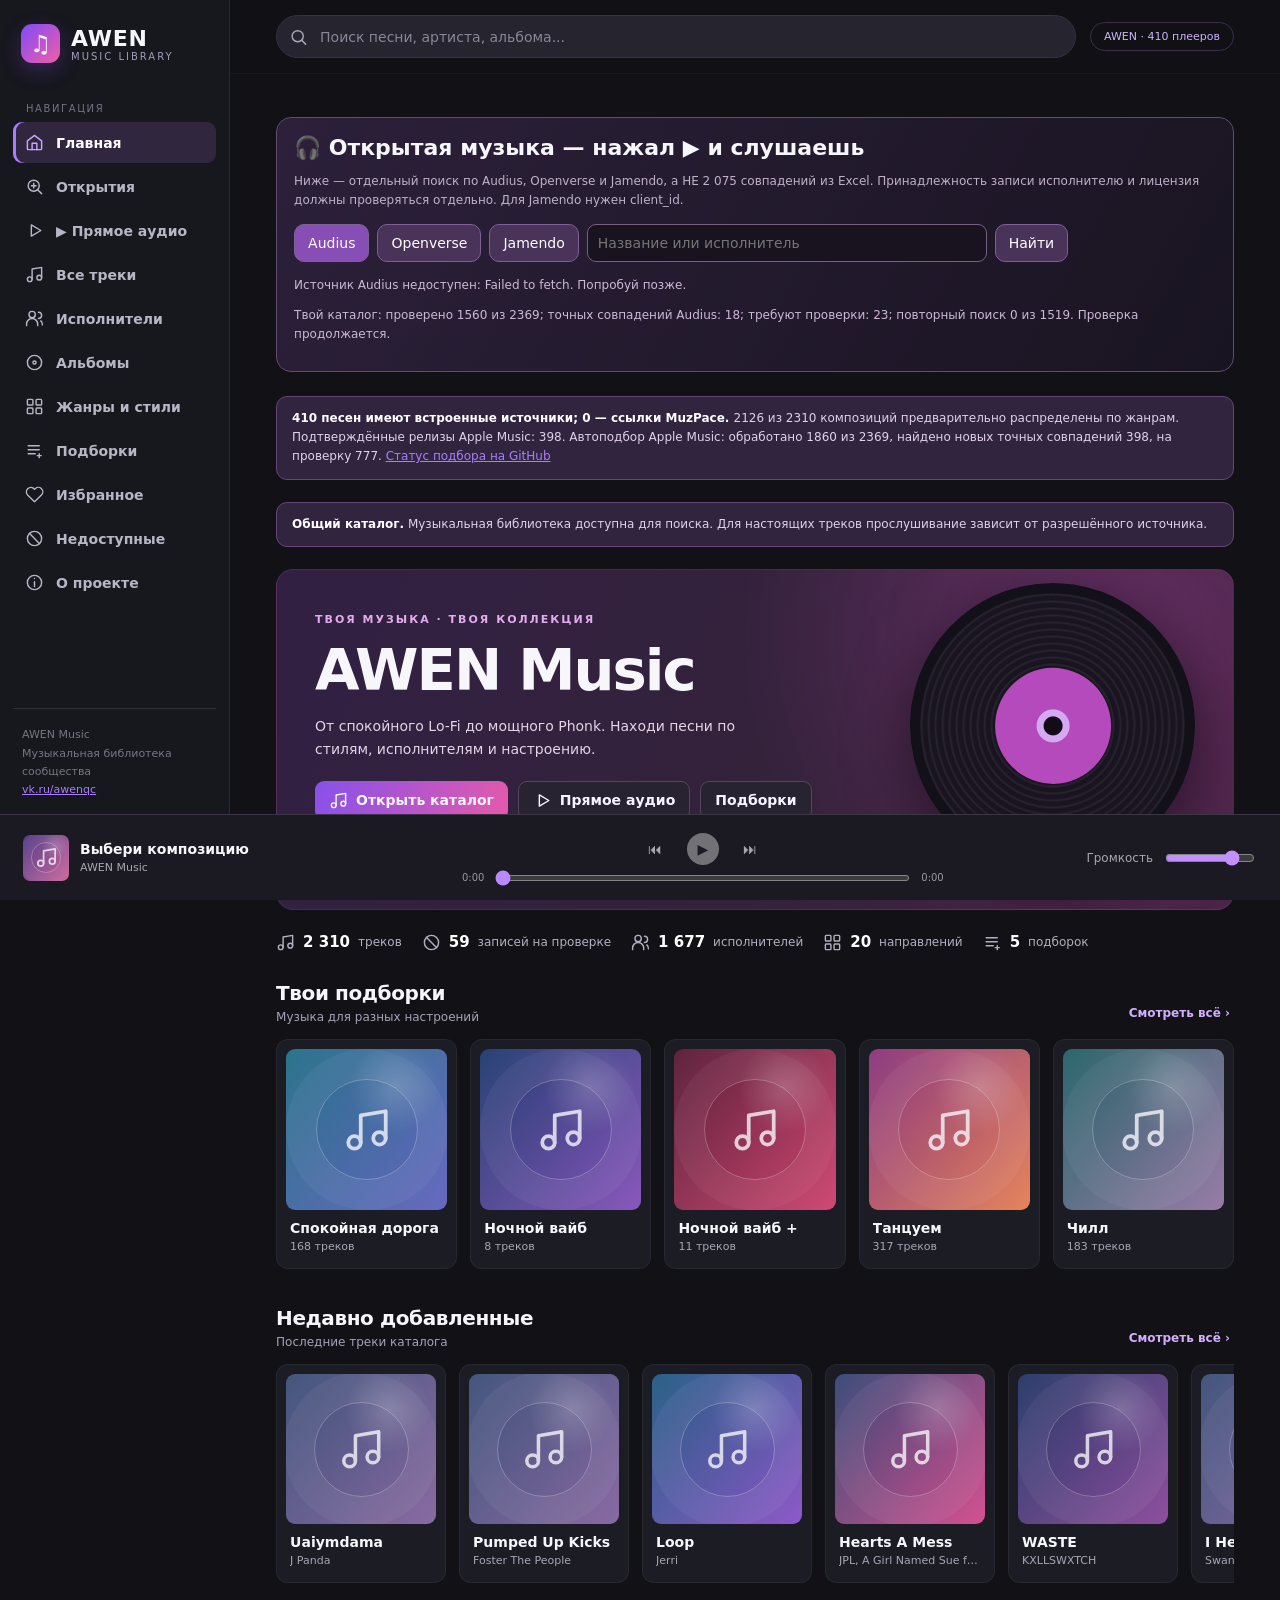
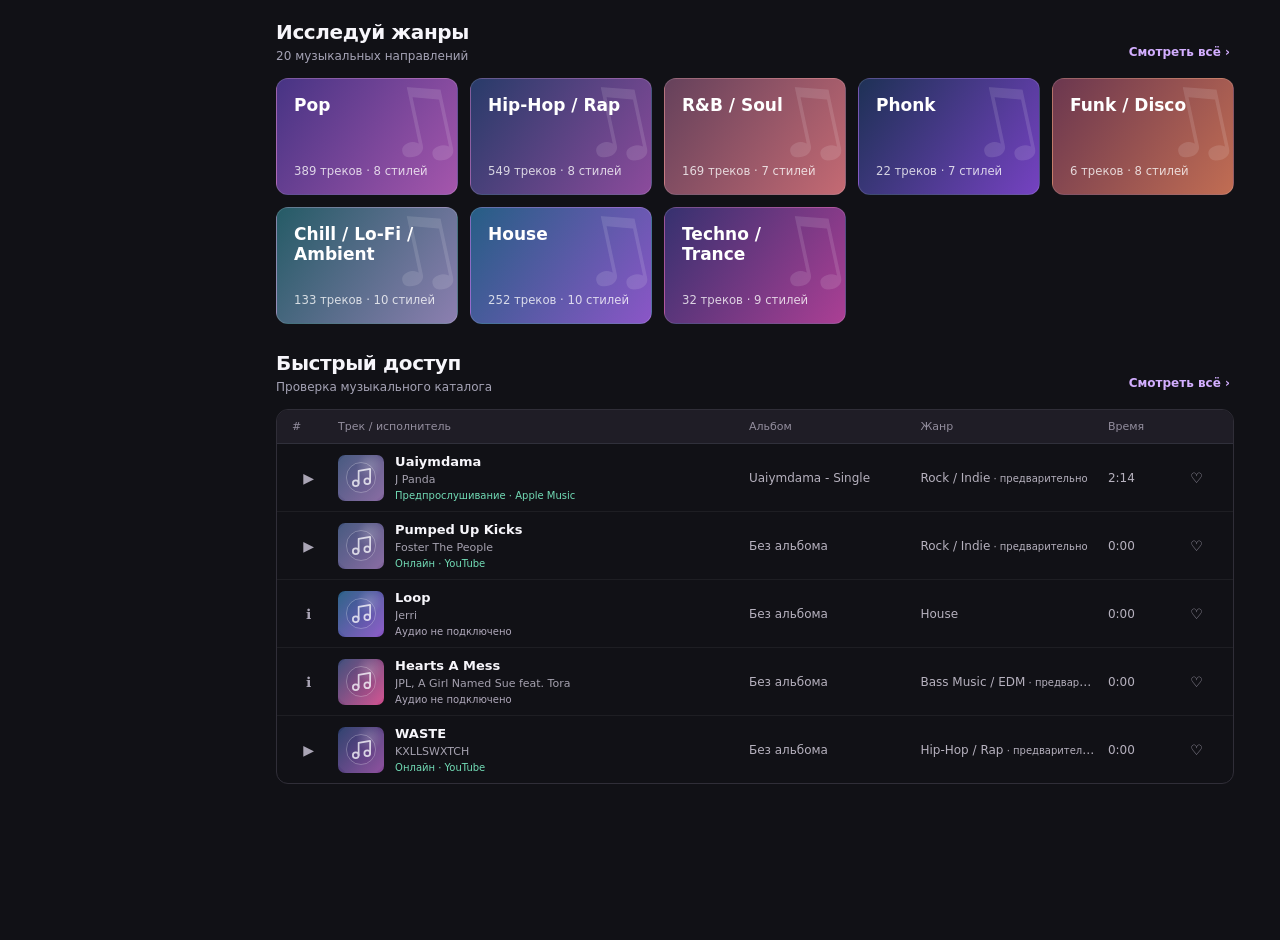
==== commit 25efe35d: "AWEN: expose Discover section, navigation, song radio actions and real playback hooks" ====
--- a/index.html
+++ b/index.html
@@ -18,6 +18,7 @@
 @media(max-width:380px){.hero h1{font-size:31px}.filter-grid{grid-template-columns:1fr 1fr}.genre-card strong{font-size:12px}.list-cards{grid-template-columns:1fr 1fr}.section-head h2{font-size:16px}.top{padding:0 10px}}
 </style>
 <link rel="stylesheet" href="./mobile-awen.css">
+<link rel="stylesheet" href="./awen-discovery.css?v=20261122-v1">
 </head>
 <body>
 <aside class="sidebar"><div class="brand"><div class="brand-mark">♫</div><div><div class="brand-title">AWEN</div><div class="brand-caption">MUSIC LIBRARY</div></div></div><p class="nav-caption">Навигация</p><div class="nav" id="desktopNav"></div><div class="side-bottom">AWEN Music<br>Музыкальная библиотека сообщества<br><a href="https://vk.ru/awenqc" target="_blank" rel="noopener noreferrer">vk.ru/awenqc</a></div></aside>
@@ -34,7 +35,8 @@
 function safeURL(value){try{let u=new URL(value);return u.protocol==='https:'?u.href:'';}catch{return '';}}
 function nfmt(v){return Number(v||0).toLocaleString('ru-RU');}
 function timefmt(v){let n=Math.max(0,Math.floor(Number(v)||0));return `${Math.floor(n/60)}:${String(n%60).padStart(2,'0')}`;}
-const menu=[['home','Главная'],['playable','▶ Прямое аудио'],['tracks','Все треки'],['artists','Исполнители'],['albums','Альбомы'],['genres','Жанры и стили'],['playlists','Подборки'],['favorites','Избранное'],['unavailable','Недоступные'],['about','О проекте']];
+ICONS.discover='<circle cx="11" cy="11" r="7"/><path d="m16 16 5 5M11 8v6M8 11h6"/>';
+const menu=[['home','Главная'],['discover','Открытия'],['playable','▶ Прямое аудио'],['tracks','Все треки'],['artists','Исполнители'],['albums','Альбомы'],['genres','Жанры и стили'],['playlists','Подборки'],['favorites','Избранное'],['unavailable','Недоступные'],['about','О проекте']];
 const rawGenres=[
 ['Pop','Dance Pop','Indie Pop','Synthpop','Electropop','Dream Pop','Bedroom Pop','Art Pop','Pop Rock'],
 ['Hip-Hop / Rap','Trap','Boom Bap','Cloud Rap','Drill','Old School Hip-Hop','Alternative Hip-Hop','Jazz Rap','Emo Rap'],
@@ -92,19 +94,19 @@
 function songRows(a,more=true){if(!a.length)return `<div class="empty">По выбранным параметрам ничего не найдено.<br>Попробуй изменить фильтры или поисковый запрос.</div>`;let visible=more?a.slice(0,st.limit):a;return `<div class="table"><div class="table-header"><div>#</div><div>Трек / исполнитель</div><div class="album-col">Альбом</div><div>Жанр</div><div>Время</div><div></div></div>${visible.map((t,i)=>`<div class="song"><button class="round-btn" data-play="${esc(t.id)}" aria-label="Воспроизвести ${esc(t.title)}">${playable(t)?'▶':'ℹ'}</button><div class="song-main" data-detail="${esc(t.id)}">${cover(t.genre,null,'square-small')}<div><div class="song-title">${esc(t.title)}</div><div class="song-artist">${esc(t.artist)}</div><span class="song-status ${playable(t)?'yes':''}">${playable(t)?'Можно слушать':t.source_status==='unavailable'?'Недоступна':'Аудио не подключено'}</span>${st.playlist&&t.awen_playlist_reasons?.[st.playlist]?'<span class="song-status" title="'+esc(t.awen_playlist_reasons[st.playlist].reasons.join(' · '))+'">'+(t.awen_playlist_reasons[st.playlist].source==='auto'?'По признакам':'Редакторский выбор')+'</span>':''}</div></div><div class="song-cell album-col">${esc(t.album)}</div><div class="song-cell">${esc(t.genre)}${t.curation_review_needed?'<small title="Жанр определён предварительно"> · предварительно</small>':''}${t.import_review_needed?'<small title="Возможная ошибка импорта"> · ⚠ проверить импорт</small>':''}</div><div class="song-cell">${timefmt(t.duration)}</div><button class="round-btn ${fav.has(t.id)?'hearted':''}" data-fav="${esc(t.id)}" aria-label="Избранное">${fav.has(t.id)?'♥':'♡'}</button></div>`).join('')}</div>${more&&a.length>st.limit?`<div style="text-align:center;margin-top:18px"><button class="btn" data-action="more">Показать ещё · ${nfmt(a.length-st.limit)}</button></div>`:''}`;}
 function opts(arr,current,first){return `<option value="">${esc(first)}</option>`+arr.map(x=>`<option value="${esc(x)}" ${x===current?'selected':''}>${esc(x)}</option>`).join('');}
 function filters(){const ys=[...new Set(tracks.map(t=>t.year).filter(Boolean))].sort((a,b)=>b-a).map(String);let allGenres=[...new Set([...genres.map(g=>g.name),...tracks.map(t=>t.genre)])].filter(Boolean);const g=genres.find(g=>g.name===st.genre);let styles=g?g.styles:st.genre?[...new Set(tracks.filter(t=>t.genre===st.genre).flatMap(t=>t.subgenres))]:[...new Set(tracks.flatMap(t=>t.subgenres))];return `<section class="filters"><div class="filter-grid"><div class="field"><label for="genre">Жанр</label><select id="genre" data-filter="genre">${opts(allGenres,st.genre,'Все жанры')}</select></div><div class="field"><label for="style">Поджанр</label><select id="style" data-filter="style">${opts(styles,st.style,'Все стили')}</select></div><div class="field"><label for="mood">Настроение</label><select id="mood" data-filter="mood">${opts(moods,st.mood,'Любое настроение')}</select></div><div class="field"><label for="language">Язык</label><select id="language" data-filter="language">${opts(['Русский','Қазақша','English','Без слов','Другой','Не определён'],st.language,'Любой язык')}</select></div><div class="field"><label for="artist">Исполнитель</label><select id="artist" data-filter="artist">${opts([...new Set(tracks.map(t=>t.artist))].sort(),st.artist,'Все исполнители')}</select></div><div class="field"><label for="album">Альбом</label><select id="album" data-filter="album">${opts([...new Set(tracks.map(t=>t.album))].sort(),st.album,'Все альбомы')}</select></div><div class="field"><label for="year">Год</label><select id="year" data-filter="year">${opts(ys,st.year,'Все годы')}</select></div><div class="field"><label for="sort">Сортировать</label><select id="sort" data-filter="sort">${[['new','Недавно добавленные'],['alpha','По названию'],['artist','По исполнителю'],['year','По году']].map(([k,v])=>`<option value="${k}" ${st.sort===k?'selected':''}>${v}</option>`).join('')}</select></div></div><div class="filter-bottom"><span>Результатов: <strong>${nfmt(filtered().length)}</strong></span><button class="btn tiny" data-action="clear">Сбросить фильтры</button></div></section>`;}
-function home(){let recent=[...tracks].sort((a,b)=>String(b.added_at).localeCompare(String(a.added_at))).slice(0,8);return `<div class="notice"><strong>${demo?(tracks.length?'Демо-режим.':'Загружаем каталог AWEN…'):(tracks.length?'Общий каталог.':'Каталог пока не загружен.')}</strong> ${demo?(tracks.length?'Демонстрационные записи не являются музыкой AWEN.':'Получаем общую библиотеку песен с GitHub Pages.'):(tracks.length?'Музыкальная библиотека доступна для поиска. Для настоящих треков прослушивание зависит от разрешённого источника.':'Проверь соединение и обнови страницу. Песни не подменяются вымышленными демонстрациями.')}</div><section class="hero"><div class="hero-text"><span class="eyebrow">Твоя музыка · твоя коллекция</span><h1>AWEN Music</h1><p>От спокойного Lo-Fi до мощного Phonk. Находи песни по стилям, исполнителям и настроению.</p><div class="actions"><button class="btn primary" data-nav="tracks">${icon('tracks')} Открыть каталог</button><button class="btn" data-nav="playable">${icon('play')} Прямое аудио</button><button class="btn" data-nav="playlists">Подборки</button></div></div><div class="hero-vinyl" aria-hidden="true"></div></section><div class="stats"><div class="stat">${icon('tracks')}<b>${nfmt(tracks.length)}</b> треков</div>${catalogQuarantined?`<div class="stat" title="Сохранены в источнике, но не показаны как музыка">${icon('unavailable')}<b>${nfmt(catalogQuarantined)}</b> записей на проверке</div>`:''}<div class="stat">${icon('artists')}<b>${nfmt(new Set(tracks.map(t=>t.artist)).size)}</b> исполнителей</div><div class="stat">${icon('genres')}<b>${genres.length}</b> направлений</div><div class="stat">${icon('playlists')}<b>5</b> подборок</div></div>${heading('Твои подборки','Музыка для разных настроений','playlists')}<div class="rail">${lists.map(playlistTile).join('')}</div>${heading('Недавно добавленные','Последние треки каталога','tracks')}<div class="rail">${recent.map(tile).join('')}</div>${heading('Исследуй жанры','20 музыкальных направлений','genres')}<div class="genre-grid">${genres.slice(0,8).map(genreTile).join('')}</div>${heading('Быстрый доступ','Проверка музыкального каталога','tracks')}${songRows(tracks.slice(0,5),false)}`;}
+function home(){let recent=[...tracks].sort((a,b)=>String(b.added_at).localeCompare(String(a.added_at))).slice(0,8);return `<div class="notice"><strong>${demo?(tracks.length?'Демо-режим.':'Загружаем каталог AWEN…'):(tracks.length?'Общий каталог.':'Каталог пока не загружен.')}</strong> ${demo?(tracks.length?'Демонстрационные записи не являются музыкой AWEN.':'Получаем общую библиотеку песен с GitHub Pages.'):(tracks.length?'Музыкальная библиотека доступна для поиска. Для настоящих треков прослушивание зависит от разрешённого источника.':'Проверь соединение и обнови страницу. Песни не подменяются вымышленными демонстрациями.')}</div><section class="hero"><div class="hero-text"><span class="eyebrow">Твоя музыка · твоя коллекция</span><h1>AWEN Music</h1><p>От спокойного Lo-Fi до мощного Phonk. Находи песни по стилям, исполнителям и настроению.</p><div class="actions"><button class="btn primary" data-nav="tracks">${icon('tracks')} Открыть каталог</button><button class="btn" data-nav="playable">${icon('play')} Прямое аудио</button><button class="btn" data-nav="playlists">Подборки</button><button class="btn" data-nav="discover">✨ Открытия</button></div></div><div class="hero-vinyl" aria-hidden="true"></div></section><div class="stats"><div class="stat">${icon('tracks')}<b>${nfmt(tracks.length)}</b> треков</div>${catalogQuarantined?`<div class="stat" title="Сохранены в источнике, но не показаны как музыка">${icon('unavailable')}<b>${nfmt(catalogQuarantined)}</b> записей на проверке</div>`:''}<div class="stat">${icon('artists')}<b>${nfmt(new Set(tracks.map(t=>t.artist)).size)}</b> исполнителей</div><div class="stat">${icon('genres')}<b>${genres.length}</b> направлений</div><div class="stat">${icon('playlists')}<b>5</b> подборок</div></div>${heading('Твои подборки','Музыка для разных настроений','playlists')}<div class="rail">${lists.map(playlistTile).join('')}</div>${heading('Недавно добавленные','Последние треки каталога','tracks')}<div class="rail">${recent.map(tile).join('')}</div>${heading('Исследуй жанры','20 музыкальных направлений','genres')}<div class="genre-grid">${genres.slice(0,8).map(genreTile).join('')}</div>${heading('Быстрый доступ','Проверка музыкального каталога','tracks')}${songRows(tracks.slice(0,5),false)}`;}
 function tracksPage(){let a=filtered();let desc=st.playlist?lists.find(x=>x.id===st.playlist)?.desc||'Музыкальная подборка':st.view==='favorites'?'Сохранённые композиции':st.view==='unavailable'?'Композиции, отмеченные как недоступные':st.view==='playable'?'Только песни с прямым аудиопотоком. Нажми ▶ для немедленного воспроизведения.':'Все доступные сведения о композициях AWEN';let h=st.view==='favorites'?'Избранное':st.view==='unavailable'?'Недоступные треки':st.view==='playable'?'Можно слушать':st.playlist?lists.find(x=>x.id===st.playlist)?.name:'Все треки';const p=lists.find(x=>x.id===st.playlist);return title(h||'Все треки',desc)+(p?`<div class="playlist-intro">${cover(p.name,p.colors)}<div><h2>${esc(p.name)}</h2><p>${esc(p.desc)}</p></div></div>`:'')+filters()+songRows(a);}
 function genresPage(){return title('Жанры и стили','20 направлений и более 150 музыкальных поджанров. Нажми на жанр, чтобы открыть его каталог.')+`<div class="genre-grid">${genres.map(genreTile).join('')}</div><div class="selection-note" style="margin-top:22px">Жанр и поджанры — отдельные поля. В будущем можно добавлять новые стили без переделки всего сайта.</div>`;}
 function playlistsPage(){return title('Твои подборки','Пять подборок по жанру, атмосфере и редакторскому отбору. Метки энергии предварительные.')+`<div class="list-cards">${lists.map(p=>`<button class="playlist-card" data-list="${p.id}">${cover(p.name,p.colors)}<h3>${esc(p.name)}</h3><p>${esc(p.desc)}<br><strong>${nfmt(tracks.filter(t=>isOnList(t,p.id)).length)} треков</strong></p></button>`).join('')}</div>`;}
 function artistsPage(){let names=[...new Set(tracks.map(t=>t.artist))].filter(x=>!st.q||norm(x).includes(norm(st.q))).sort((a,b)=>a.localeCompare(b,'ru'));return title('Исполнители',`${nfmt(names.length)} артистов в каталоге`)+`<div class="list-cards">${names.map(a=>`<button class="tile" data-artist="${esc(a)}">${cover(a)}<div class="tile-title">${esc(a)}</div><div class="tile-desc">${nfmt(tracks.filter(t=>t.artist===a).length)} композиций</div></button>`).join('')}</div>${names.length?'':'<div class="empty">Исполнители не найдены</div>'}`;}
 function albumsPage(){let names=[...new Set(tracks.map(t=>t.album).filter(a=>a&&a!=='Без альбома'&&a!=='Не определён'))].filter(x=>!st.q||norm(x).includes(norm(st.q))).sort((a,b)=>a.localeCompare(b,'ru'));return title('Альбомы',`${nfmt(names.length)} альбомов с известным названием. Остальные композиции доступны в «Все треки».`)+`<div class="list-cards">${names.map(a=>`<button class="tile" data-album="${esc(a)}">${cover(a)}<div class="tile-title">${esc(a)}</div><div class="tile-desc">${nfmt(tracks.filter(t=>t.album===a).length)} треков</div></button>`).join('')}</div>${names.length?'':'<div class="empty">Проверенных названий альбомов пока нет. Они появятся по мере проверки музыкальных источников.</div>'}`;}
 function aboutPage(){return title('О проекте','AWEN Music — музыкальная библиотека сообщества AWEN')+`<div class="about"><h2>Что уже работает</h2><p>Общий каталог GitHub Pages, поиск, фильтры, исполнители, альбомы, 20 музыкальных направлений, 5 тематических подборок, избранное и редактор каталога. Для некоторых записей доступны официальные встроенные плееры, точные ссылки Apple Music и разрешённые аудиопотоки. Не каждая запись имеет источник воспроизведения.</p><h2>Где хранятся данные</h2><p>Общий список загружается из <code>awen-catalog.json</code>. Предварительные жанры и подборки — из <code>awen-curation.json</code>. Альбом и год добавляются только при подтверждённом совпадении либо после ручной проверки. Отсутствующие сведения остаются неизвестными, а не заполняются автоматически наугад.</p><h2>Ограничения прослушивания</h2><p>Доступ к публикации ВКонтакте не даёт разрешения размещать коммерческий MP3. Для записи без аудио можно открыть её разрешённый источник или найти официальный сервис. Apple Music и Spotify могут предоставлять только фрагмент записи или требовать подписку.</p><h2>Локальный импорт</h2><p>Импорт JSON сохраняется только в браузере этого устройства через IndexedDB. Он не обновляет GitHub для других посетителей. Для редакторских правок используй <a href="./curator.html">AWEN Curator</a> и экспортируй файл с изменениями.</p><div class="actions"><button class="btn primary" data-action="import">Импорт JSON на это устройство</button><button class="btn" data-action="example">Пример JSON</button><button class="btn" data-action="export">Экспорт каталога</button></div><h2>Исходное сообщество</h2><p><a href="https://vk.ru/awenqc" target="_blank" rel="noopener noreferrer">vk.ru/awenqc</a></p></div>`;}
-function render(){let page=st.view==='home'?home():['tracks','favorites','unavailable','playable'].includes(st.view)?tracksPage():st.view==='genres'?genresPage():st.view==='playlists'?playlistsPage():st.view==='artists'?artistsPage():st.view==='albums'?albumsPage():aboutPage();$('#app').innerHTML=page;$('#desktopNav').innerHTML=navHTML();$('#mobileNav').innerHTML=navHTML();$('#search').value=st.q;}
-function openDetails(id){let t=byId(id);if(!t)return;let fields=[['Исполнитель',t.artist],['Альбом',t.album],['Жанр',t.genre],['Поджанры',t.subgenres.join(', ')||'—'],['Язык',t.language],[t.year_type==='album_release'?'Год издания (Apple Music)':'Год',t.year||'—'],['Настроение',t.moods.join(', ')||'—'],['Длительность',timefmt(t.duration)],['Статус',playable(t)?'Аудио доступно':t.source_status==='unavailable'?'Недоступна':'Источник не подключён'],['Классификация',t.import_review_needed?'Требуется проверка исходной записи':t.curation_review_needed?'Предварительная, требует подтверждения':t.genre_source||'Не подтверждена']];$('#modalContent').innerHTML=`${cover(t.genre,palette(t.genre))}<h2>${esc(t.title)}</h2><p>${esc(t.artist)}</p><dl class="details-grid">${fields.map(([k,v])=>`<dt>${esc(k)}</dt><dd>${esc(v)}</dd>`).join('')}</dl><div class="actions">${playable(t)?`<button class="btn primary" data-play="${esc(t.id)}">▶ Слушать</button>`:'<span class="selection-note">Аудиофайл не подключён — воспроизведение недоступно.</span>'}${t.source_url?`<a class="btn" href="${esc(t.source_url)}" target="_blank" rel="noopener noreferrer">Открыть источник</a>`:''}</div>`;$('#modalBackdrop').classList.add('open');}
+function render(){let page=st.view==='home'?home():['tracks','favorites','unavailable','playable'].includes(st.view)?tracksPage():st.view==='genres'?genresPage():st.view==='playlists'?playlistsPage():st.view==='discover'?(window.AWENDiscoveryUI?window.AWENDiscoveryUI.render():'<div class="notice">Загружаем музыкальные открытия…</div>'):st.view==='artists'?artistsPage():st.view==='albums'?albumsPage():aboutPage();$('#app').innerHTML=page;$('#desktopNav').innerHTML=navHTML();$('#mobileNav').innerHTML=navHTML();$('#search').value=st.q;}
+function openDetails(id){let t=byId(id);if(!t)return;let fields=[['Исполнитель',t.artist],['Альбом',t.album],['Жанр',t.genre],['Поджанры',t.subgenres.join(', ')||'—'],['Язык',t.language],[t.year_type==='album_release'?'Год издания (Apple Music)':'Год',t.year||'—'],['Настроение',t.moods.join(', ')||'—'],['Длительность',timefmt(t.duration)],['Статус',playable(t)?'Аудио доступно':t.source_status==='unavailable'?'Недоступна':'Источник не подключён'],['Классификация',t.import_review_needed?'Требуется проверка исходной записи':t.curation_review_needed?'Предварительная, требует подтверждения':t.genre_source||'Не подтверждена']];$('#modalContent').innerHTML=`${cover(t.genre,palette(t.genre))}<h2>${esc(t.title)}</h2><p>${esc(t.artist)}</p><dl class="details-grid">${fields.map(([k,v])=>`<dt>${esc(k)}</dt><dd>${esc(v)}</dd>`).join('')}</dl><div class="actions">${playable(t)?`<button class="btn primary" data-play="${esc(t.id)}">▶ Слушать</button>`:'<span class="selection-note">Аудиофайл не подключён — воспроизведение недоступно.</span>'}${t.source_url?`<a class="btn" href="${esc(t.source_url)}" target="_blank" rel="noopener noreferrer">Открыть источник</a>`:''}</div>`;$('#modalContent').insertAdjacentHTML('beforeend','<div class="ad-actions"><button type="button" class="ad-btn" data-ad-action="radio" data-id="'+esc(t.id)+'">♫ Радио по треку</button><button type="button" class="ad-btn ghost" data-ad-action="mix-add" data-id="'+esc(t.id)+'">＋ В микс</button></div>');if(window.AWENDiscoveryUI)window.AWENDiscoveryUI.markOpened(t.id);$('#modalBackdrop').classList.add('open');}
 function closeDetails(){$('#modalBackdrop').classList.remove('open');}
 function demoSound(){if(soundURL)return soundURL;const sr=11025,len=sr*8,raw=new ArrayBuffer(44+len*2),v=new DataView(raw);let i=0;function write(s){for(let c of s)v.setUint8(i++,c.charCodeAt(0));}function n32(a){v.setUint32(i,a,true);i+=4;}function n16(a){v.setUint16(i,a,true);i+=2;}write('RIFF');n32(36+len*2);write('WAVEfmt ');n32(16);n16(1);n16(1);n32(sr);n32(sr*2);n16(2);n16(16);write('data');n32(len*2);let notes=[220,261.63,329.63,392,349.23,293.66,246.94,261.63];for(let x=0;x<len;x++){let t=x/sr,j=Math.floor(t),f=notes[j],env=Math.min(1,t/.12)*Math.min(1,(8-t)/.4),wave=(Math.sin(Math.PI*2*f*t)*.12+Math.sin(Math.PI*f*t)*.10+Math.sin(Math.PI*3*f*t)*.035)*env;v.setInt16(i,Math.max(-32768,Math.min(32767,wave*32767)),true);i+=2;}soundURL=URL.createObjectURL(new Blob([raw],{type:'audio/wav'}));return soundURL;}
 function updatePlayer(){if(!current){$('#nowTitle').textContent='Выбери композицию';$('#nowArtist').textContent='AWEN Music';$('#play').disabled=true;return;}$('#play').disabled=false;$('#nowTitle').textContent=current.title;$('#nowArtist').textContent=current.artist;let col=palette(current.genre);$('#playerCover').style.setProperty('--ca',col[0]);$('#playerCover').style.setProperty('--cb',col[1]);$('#play').textContent=audio.paused?'▶':'Ⅱ';$('#duration').textContent=timefmt(Number.isFinite(audio.duration)?audio.duration:current.duration);}
-function playTrack(id){let t=byId(id);if(!t)return;if(!playable(t)){openDetails(id);notify('Для этой записи пока нет разрешённого аудиофайла.');return;}let url=t.audio_url==='demo://soundcheck'?demoSound():safeURL(t.audio_url);if(!url){notify('Недопустимый адрес аудиофайла');return;}let change=!current||current.id!==id;current=t;if(change){audio.src=url;audio.load();}queue=filtered().filter(playable).map(x=>x.id);if(!queue.includes(id))queue.unshift(id);qpos=queue.indexOf(id);updatePlayer();closeDetails();audio.play().catch(()=>notify('Браузер не смог воспроизвести аудио. Проверь адрес и формат файла.'));}
+function playTrack(id){let t=byId(id);if(!t)return;if(!playable(t)){openDetails(id);notify('Для этой записи пока нет разрешённого аудиофайла.');return;}let url=t.audio_url==='demo://soundcheck'?demoSound():safeURL(t.audio_url);if(!url){notify('Недопустимый адрес аудиофайла');return;}let change=!current||current.id!==id;current=t;if(window.AWENDiscoveryUI)window.AWENDiscoveryUI.beginPlayback(t.id);if(change){audio.src=url;audio.load();}queue=filtered().filter(playable).map(x=>x.id);if(!queue.includes(id))queue.unshift(id);qpos=queue.indexOf(id);updatePlayer();closeDetails();audio.play().catch(()=>notify('Браузер не смог воспроизвести аудио. Проверь адрес и формат файла.'));}
 function stepTrack(dir){if(!queue.length)return;let next=(qpos+dir+queue.length)%queue.length;playTrack(queue[next]);}
 function download(name,content){let url=URL.createObjectURL(new Blob([content],{type:'application/json;charset=utf-8'})),a=document.createElement('a');a.href=url;a.download=name;a.click();setTimeout(()=>URL.revokeObjectURL(url),3000);}
 function openDatabase(){return new Promise((ok,no)=>{if(!('indexedDB'in window))return no(Error('Нет IndexedDB'));let req=indexedDB.open('AWEN-CATALOG',1);req.onupgradeneeded=()=>req.result.createObjectStore('data');req.onsuccess=()=>ok(req.result);req.onerror=()=>no(req.error);});}
@@ -115,14 +117,27 @@
 function favorite(id){if(fav.has(id))fav.delete(id);else fav.add(id);persistFav();render();}
 document.addEventListener('click',e=>{const b=e.target.closest('[data-nav],[data-list],[data-genre],[data-artist],[data-album],[data-detail],[data-play],[data-fav],[data-action]');if(!b)return;let d=b.dataset;if(d.nav){resetFilters();setView(d.nav);return;}if(d.list){resetFilters();st.playlist=d.list;setView('tracks');return;}if(d.genre){resetFilters();st.genre=d.genre;setView('tracks');return;}if(d.artist){resetFilters();st.artist=d.artist;setView('tracks');return;}if(d.album){resetFilters();st.album=d.album;setView('tracks');return;}if(d.detail){openDetails(d.detail);return;}if(d.play){playTrack(d.play);return;}if(d.fav){favorite(d.fav);return;}if(d.action==='close'){closeDetails();return;}if(d.action==='clear'){resetFilters();render();return;}if(d.action==='more'){st.limit+=60;render();return;}if(d.action==='import'){$('#importInput').click();return;}if(d.action==='export'){download('awen-tracks.json',JSON.stringify({tracks},null,2));return;}if(d.action==='example'){download('awen-example.json',JSON.stringify({tracks:[{id:'example-1',title:'Название композиции',artist:'Исполнитель',album:'Без альбома',genre:'Phonk',subgenres:['Chill Phonk'],year:2024,language:'Без слов',moods:['Ночное'],energy:2,duration:220,playlists:['night'],source_status:'unknown',source_url:'',audio_url:''}]},null,2));return;}if(d.action==='reset'){if(!confirm('Заменить текущий локальный каталог демонстрацией?'))return;tracks=seedDemo();demo=true;try{localStorage.setItem('awen-catalog-mode','demo');}catch(_){}resetFilters();st.q='';dbWrite(null).catch(()=>{});setView('home');notify('Демо-каталог восстановлен');}});
 document.addEventListener('change',e=>{let k=e.target.dataset.filter;if(k){st[k]=e.target.value;if(k==='genre')st.style='';st.limit=60;render();}});
-$('#search').addEventListener('input',e=>{st.q=e.target.value;st.limit=60;if(st.q&&['home','genres','playlists','about'].includes(st.view))st.view='tracks';render();$('#search').focus();});
+$('#search').addEventListener('input',e=>{st.q=e.target.value;st.limit=60;if(st.q&&['home','genres','playlists','about','discover'].includes(st.view))st.view='tracks';render();$('#search').focus();});
 $('#importInput').addEventListener('change',e=>{importJSON(e.target.files[0]);e.target.value='';});
 $('#modalBackdrop').addEventListener('click',e=>{if(e.target.id==='modalBackdrop')closeDetails();});document.addEventListener('keydown',e=>{if(e.key==='Escape')closeDetails();});
-$('#play').addEventListener('click',()=>{if(!current)return;if(audio.paused)audio.play().catch(()=>notify('Воспроизведение недоступно'));else audio.pause();});$('#prev').addEventListener('click',()=>stepTrack(-1));$('#next').addEventListener('click',()=>stepTrack(1));$('#volume').addEventListener('input',e=>audio.volume=Number(e.target.value)/100);$('#seek').addEventListener('input',e=>{if(Number.isFinite(audio.duration)&&audio.duration>0)audio.currentTime=audio.duration*Number(e.target.value)/100;});audio.addEventListener('timeupdate',()=>{$('#elapsed').textContent=timefmt(audio.currentTime);if(Number.isFinite(audio.duration)&&audio.duration>0){$('#duration').textContent=timefmt(audio.duration);$('#seek').value=String(Math.round(100*audio.currentTime/audio.duration));}});audio.addEventListener('play',updatePlayer);audio.addEventListener('pause',updatePlayer);audio.addEventListener('loadedmetadata',updatePlayer);audio.addEventListener('ended',()=>{if(queue.length>1)stepTrack(1);else updatePlayer();});audio.addEventListener('error',()=>notify('Аудиофайл не загрузился — проверь ссылку на источник.'));
+$('#play').addEventListener('click',()=>{if(!current)return;if(audio.paused)audio.play().catch(()=>notify('Воспроизведение недоступно'));else audio.pause();});$('#prev').addEventListener('click',()=>stepTrack(-1));$('#next').addEventListener('click',()=>stepTrack(1));$('#volume').addEventListener('input',e=>audio.volume=Number(e.target.value)/100);$('#seek').addEventListener('input',e=>{if(Number.isFinite(audio.duration)&&audio.duration>0)audio.currentTime=audio.duration*Number(e.target.value)/100;});audio.addEventListener('timeupdate',()=>{if(window.AWENDiscoveryUI&&current)window.AWENDiscoveryUI.observePlayback(current.id,audio.currentTime,audio.duration,audio.paused);$('#elapsed').textContent=timefmt(audio.currentTime);if(Number.isFinite(audio.duration)&&audio.duration>0){$('#duration').textContent=timefmt(audio.duration);$('#seek').value=String(Math.round(100*audio.currentTime/audio.duration));}});audio.addEventListener('play',updatePlayer);audio.addEventListener('pause',updatePlayer);audio.addEventListener('loadedmetadata',updatePlayer);audio.addEventListener('ended',()=>{if(queue.length>1)stepTrack(1);else updatePlayer();});audio.addEventListener('error',()=>notify('Аудиофайл не загрузился — проверь ссылку на источник.'));
+window.AWENBridge={
+  getTracks:()=>tracks,
+  getFavorites:()=>[...fav],
+  getView:()=>st.view,
+  getCurrent:()=>current,
+  openDetails,
+  toggleFavorite:favorite,
+  notify,
+  refresh:render,
+  openDiscover:()=>{resetFilters();setView('discover');}
+};
 render();
 </script>
-<script src="./awen-playlist-engine.js?v=20261122-algotorial-v2-verified" defer></script>
-<script src="./awen-services.js?v=20261122-algotorial-v2-verified" defer></script>
+<script src="./awen-discovery-core.js?v=20261122-discovery-v1" defer></script>
+<script src="./awen-discovery-ui.js?v=20261122-discovery-v1" defer></script>
+<script src="./awen-playlist-engine.js?v=20261122-audio-v1" defer></script>
+<script src="./awen-services.js?v=20261122-audio-v1" defer></script>
 <script src="./awen-open-music.js?v=20261121-licensed-openverse-v4" defer></script>
 </body>
 </html>
--- a/mobile-awen.css
+++ b/mobile-awen.css
@@ -37,3 +37,27 @@
 .toast{bottom:148px}
 }
 @media(max-width:370px){.mobile-nav .nav-button{font-size:9px}.hero h1{font-size:27px}.main{padding-left:12px;padding-right:12px}}
+
+/* Navigation audit: show five useful sections instead of the first five desktop entries. */
+@media(max-width:720px){
+.mobile-nav .nav-button{display:none}
+.mobile-nav .nav-button:nth-child(1),
+.mobile-nav .nav-button:nth-child(3),
+.mobile-nav .nav-button:nth-child(6),
+.mobile-nav .nav-button:nth-child(7),
+.mobile-nav .nav-button:nth-child(8){display:flex}
+.mobile-nav .nav-button:nth-child(n+6){display:none}
+.mobile-nav .nav-button:nth-child(6),
+.mobile-nav .nav-button:nth-child(7),
+.mobile-nav .nav-button:nth-child(8){display:flex}
+.mobile-nav{gap:2px}
+.mobile-nav .nav-button{flex:1 1 20%;max-width:20%;overflow:hidden}
+.mobile-nav .nav-button:nth-child(3),
+.mobile-nav .nav-button:nth-child(6),
+.mobile-nav .nav-button:nth-child(7),
+.mobile-nav .nav-button:nth-child(8){font-size:0}
+.mobile-nav .nav-button:nth-child(3)::after{content:'Треки';font-size:10px}
+.mobile-nav .nav-button:nth-child(6)::after{content:'Жанры';font-size:10px}
+.mobile-nav .nav-button:nth-child(7)::after{content:'Подборки';font-size:10px}
+.mobile-nav .nav-button:nth-child(8)::after{content:'Избранное';font-size:10px}
+}
--- a/awen-discovery.css
+++ b/awen-discovery.css
@@ -0,0 +1,57 @@
+/* AWEN Discovery UI — Android-first, matches site's existing dark theme */
+.ad-wrap{max-width:1180px;margin:0 auto;padding-bottom:25px}
+.ad-hero{background:linear-gradient(125deg,#342452,#1b2a40 70%,#1c242f);border:1px solid #51416a;border-radius:20px;padding:24px;margin:10px 0 20px}
+.ad-hero h1{font-size:clamp(23px,4vw,34px);margin:0 0 7px;font-weight:760;letter-spacing:-.035em}
+.ad-hero p{color:#c3c2d2;line-height:1.55;margin:0;max-width:740px}
+.ad-tabs{display:flex;gap:8px;overflow:auto;padding:2px 0 12px;scrollbar-width:thin;margin-bottom:14px}
+.ad-tab{background:#23232f;border:1px solid #454355;color:#dfdce8;border-radius:100px;white-space:nowrap;padding:10px 13px;cursor:pointer;font-weight:600}
+.ad-tab[aria-selected="true"]{background:#7950bd;border-color:#ab83ed;color:white}
+.ad-panel{display:grid;gap:18px}
+.ad-panel h2{margin:0 0 8px;font-size:19px;letter-spacing:-.02em}
+.ad-panel p{margin:5px 0 10px;color:#a9a8bb;line-height:1.5}
+.ad-section{padding:19px;background:#1b1c26;border:1px solid #363541;border-radius:17px;min-width:0}
+.ad-grid{display:grid;grid-template-columns:repeat(2,minmax(0,1fr));gap:16px}
+.ad-stats{display:grid;grid-template-columns:repeat(3,minmax(0,1fr));gap:10px;margin:16px 0}
+.ad-stat{padding:15px;background:#292636;border-radius:12px;min-width:0}
+.ad-stat strong{display:block;font-size:24px;color:#e1bcff}.ad-stat small{color:#aaaabd}
+.ad-actions{display:flex;flex-wrap:wrap;gap:8px;align-items:center;margin:12px 0}
+.ad-btn{border:1px solid #54466c;border-radius:10px;background:#342b48;color:#f3ecff;padding:9px 11px;cursor:pointer;font-weight:600;min-height:36px}
+.ad-btn:hover{background:#4a3668}.ad-btn.primary{background:#8056c0;border-color:#9268d0;color:white}
+.ad-btn.ghost{border-color:#3d3c49;background:transparent;color:#bcb5d1}
+.ad-btn[aria-pressed="true"]{background:#7550a6;border-color:#a985ec}
+.ad-btn:focus-visible,.ad-tab:focus-visible,.ad-input:focus-visible{outline:2px solid #cdb1ff;outline-offset:2px}
+.ad-song{display:grid;grid-template-columns:minmax(0,1fr) auto;gap:8px;align-items:center;padding:12px 0;border-bottom:1px solid #30303e}
+.ad-song:last-child{border-bottom:0}
+.ad-song-main{display:block;text-align:left;cursor:pointer;color:#f4f1fa;background:transparent;border:0;padding:0;min-width:0}
+.ad-song-main strong{display:block;font-weight:650;white-space:nowrap;overflow:hidden;text-overflow:ellipsis}
+.ad-song-main small{display:block;color:#aaa8ba;white-space:nowrap;overflow:hidden;text-overflow:ellipsis;margin-top:3px}
+.ad-song-acts{display:flex;align-items:center;gap:5px}
+.ad-mini{background:#272734;border:1px solid #414153;color:#dcd5ee;border-radius:8px;padding:6px 8px;cursor:pointer;min-width:32px}
+.ad-mini[aria-pressed="true"]{color:#ff91be;border-color:#c96399}
+.ad-muted{font-size:12px;color:#aeadbe}.ad-note{color:#a7abc1;font-size:12px;line-height:1.55}
+.ad-pill{display:inline-block;font-size:12px;padding:5px 9px;border:1px solid #514761;border-radius:20px;margin:3px 4px 3px 0;color:#ded7eb}
+.ad-input{background:#11131d;border:1px solid #514b5b;border-radius:10px;padding:11px 12px;color:#f2f1fa;width:100%;min-width:0;font-size:14px}
+.ad-form-row{display:flex;gap:8px;flex-wrap:wrap}
+.ad-form-row .ad-input{flex:1 1 240px}
+.ad-select{background:#151723;border:1px solid #575061;border-radius:9px;color:#fff;padding:9px 10px;max-width:100%}
+.ad-textarea{height:96px;resize:vertical}
+.ad-chip-list{display:flex;flex-wrap:wrap;gap:7px;margin-top:8px}
+.ad-chip{border-radius:20px;background:#242532;border:1px solid #525366;color:#e4deed;padding:8px 10px;cursor:pointer;font-size:12px}
+.ad-chip[aria-pressed="true"]{background:#7350a8;border-color:#b898dc;color:#fff}
+.ad-label{font-size:13px;font-weight:650;color:#e7e2ef;display:block;margin:12px 0 7px}
+.ad-range{width:min(100%,390px);accent-color:#a885ed}
+.ad-empty{padding:18px;border:1px dashed #535365;border-radius:11px;color:#b7b2c5}
+.ad-recap{border-radius:16px;padding:20px;background:linear-gradient(135deg,#5a377b,#23365b);color:white}
+.ad-recap h2{font-size:25px}.ad-recap p{color:#e2dce9}
+.ad-recap .ad-value{font-size:31px;font-weight:750}
+.ad-share-status{color:#a8e7c5;font-size:12px;min-height:14px}
+.ad-warning{padding:13px;background:#2c2631;border:1px solid #645269;border-radius:10px;color:#d3c5d9;font-size:12px;line-height:1.5}
+.ad-card-list{max-height:560px;overflow:auto;padding-right:4px}
+.ad-two-lists{display:grid;grid-template-columns:1fr 1fr;gap:14px}
+.ad-search-list{max-height:210px;overflow:auto}
+.ad-row-actions{display:flex;align-items:center;justify-content:flex-end;gap:4px}
+.ad-row-actions button{font-size:13px}
+.ad-privacy{font-size:12px;color:#9b9bb0;border-top:1px solid #383548;padding-top:13px}
+@media(max-width:900px){.ad-grid{grid-template-columns:1fr}.ad-two-lists{grid-template-columns:1fr}.ad-section{padding:14px}.ad-hero{padding:18px}.ad-tabs{margin-top:4px}}
+@media(max-width:480px){.ad-stat{padding:10px}.ad-stat strong{font-size:19px}.ad-song{grid-template-columns:minmax(0,1fr);gap:7px}.ad-song-acts{justify-content:flex-start}.ad-tabs{gap:5px}.ad-tab{padding:9px 10px}.ad-hero h1{font-size:24px}.ad-actions .ad-btn{flex:1 1 auto}}
+
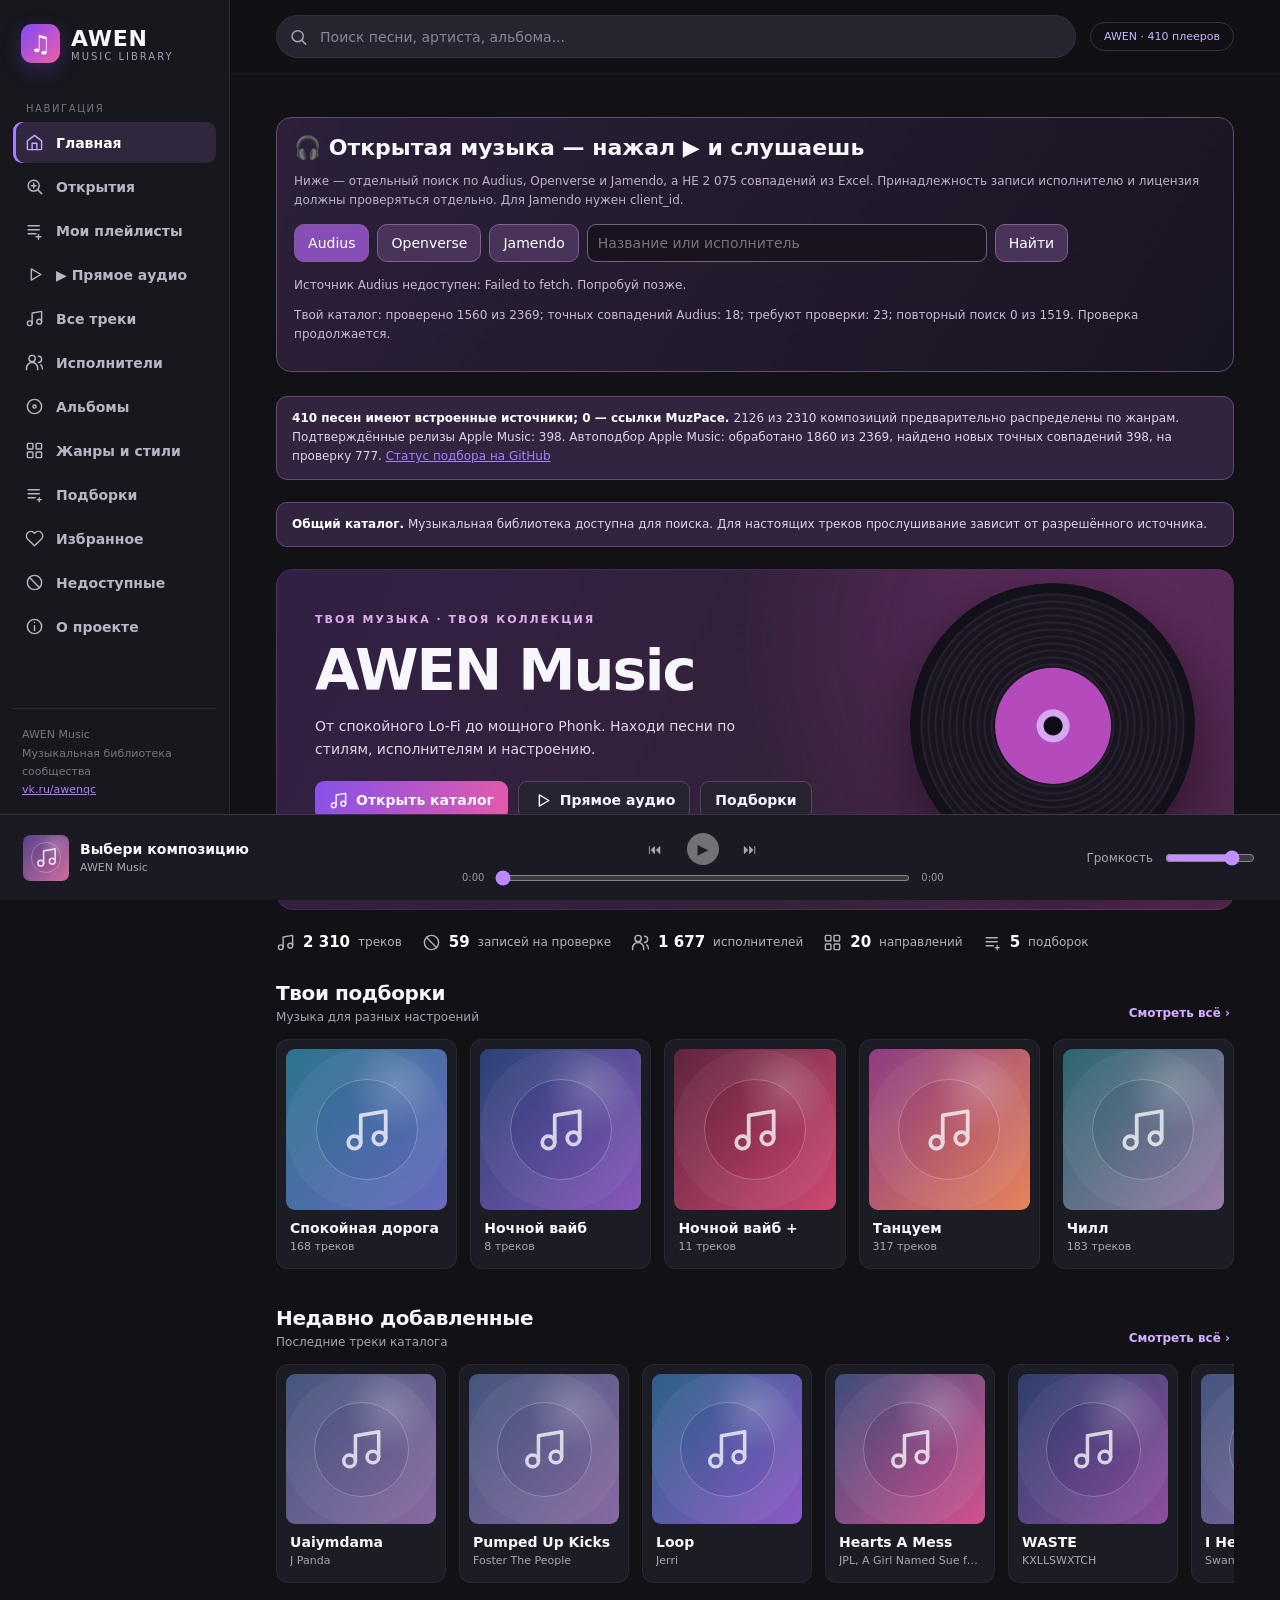
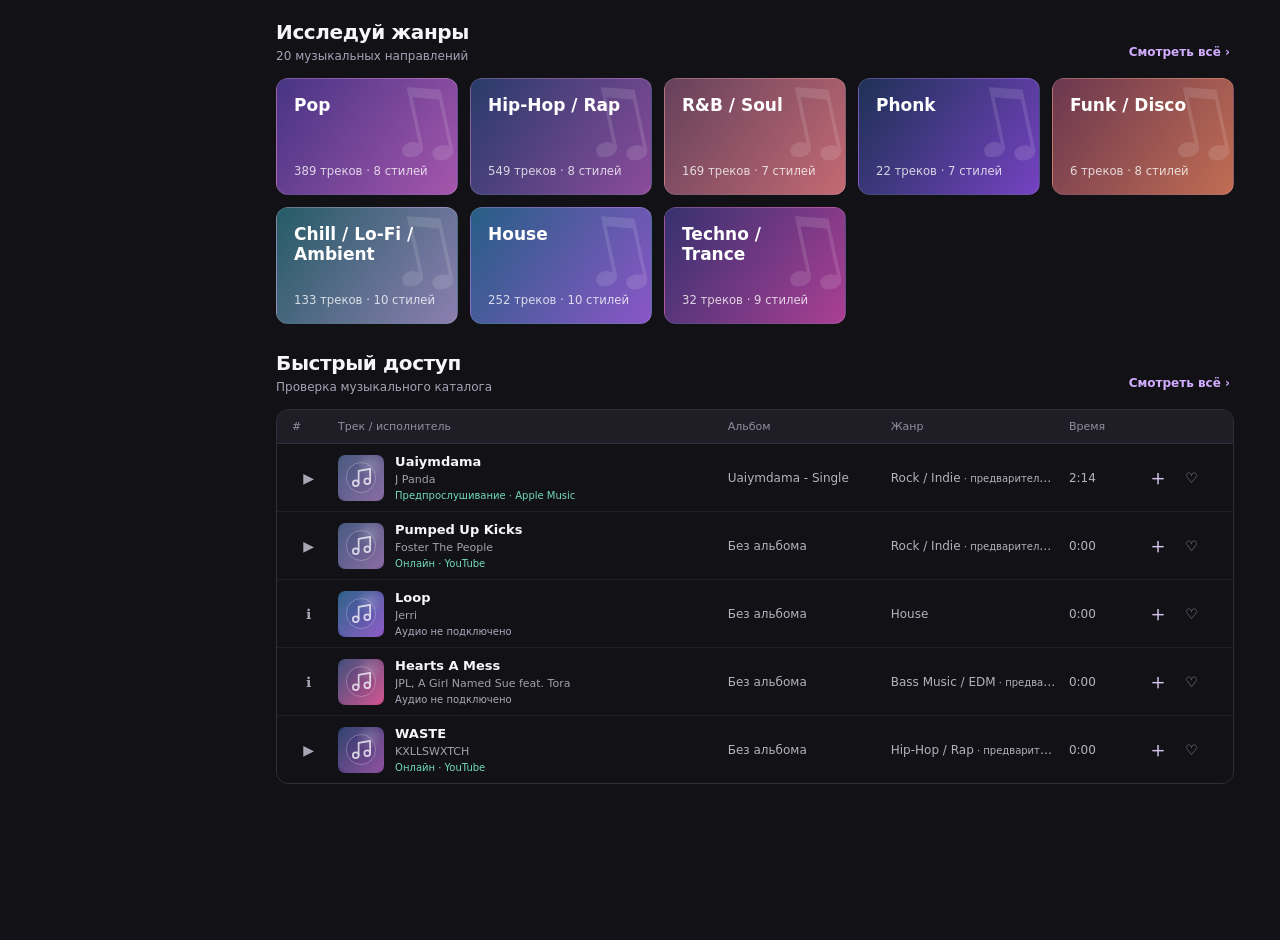
==== commit 24326c33: "AWEN: add My Playlists navigation, save buttons, selection dialog and library bridge" ====
--- a/index.html
+++ b/index.html
@@ -19,12 +19,13 @@
 </style>
 <link rel="stylesheet" href="./mobile-awen.css">
 <link rel="stylesheet" href="./awen-discovery.css?v=20261122-v1">
+<link rel="stylesheet" href="./awen-my-playlists.css?v=20261122-personal-v1">
 </head>
 <body>
 <aside class="sidebar"><div class="brand"><div class="brand-mark">♫</div><div><div class="brand-title">AWEN</div><div class="brand-caption">MUSIC LIBRARY</div></div></div><p class="nav-caption">Навигация</p><div class="nav" id="desktopNav"></div><div class="side-bottom">AWEN Music<br>Музыкальная библиотека сообщества<br><a href="https://vk.ru/awenqc" target="_blank" rel="noopener noreferrer">vk.ru/awenqc</a></div></aside>
 <div class="shell"><header class="top"><div class="search"><svg class="icon" viewBox="0 0 24 24"><circle cx="11" cy="11" r="7"/><path d="m16 16 5 5"/></svg><input id="search" type="search" placeholder="Поиск песни, артиста, альбома..." aria-label="Поиск по каталогу" autocomplete="off"></div><span class="top-label">AWEN · MUSIC</span></header><nav id="mobileNav" class="mobile-nav" aria-label="Разделы"></nav><main class="main" id="app"><h1>AWEN Music</h1><p>Загрузка музыкального каталога…</p></main></div>
 <div class="player"><div class="now"><div class="cover square-small" id="playerCover" style="--ca:#513c87;--cb:#cc689d"><svg class="icon" viewBox="0 0 24 24"><path d="M9 18V5l12-2v13"/><circle cx="6" cy="18" r="3"/><circle cx="18" cy="16" r="3"/></svg></div><div class="now-info"><div class="now-title" id="nowTitle">Выбери композицию</div><div class="now-artist" id="nowArtist">AWEN Music</div></div></div><div class="player-middle"><div class="controls"><button class="round-btn" id="prev" aria-label="Предыдущая">⏮</button><button class="play-control" id="play" aria-label="Воспроизвести" disabled>▶</button><button class="round-btn" id="next" aria-label="Следующая">⏭</button></div><div class="seekline"><span id="elapsed">0:00</span><input id="seek" type="range" min="0" max="100" value="0" aria-label="Прогресс трека"><span id="duration">0:00</span></div></div><div class="player-right"><span style="font-size:12px;color:#aaa5b3">Громкость</span><input class="volume" id="volume" type="range" min="0" max="100" value="80" aria-label="Громкость"></div></div>
-<div class="modal-backdrop" id="modalBackdrop"><section class="modal" id="modal" role="dialog" aria-modal="true" aria-label="Информация о треке"><button class="round-btn close" data-action="close" aria-label="Закрыть">✕</button><div id="modalContent"></div></section></div><div class="toast" id="toast" role="status" aria-live="polite"></div><input type="file" id="importInput" accept=".json,application/json" class="hidden"><audio id="audio" preload="metadata"></audio>
+<div class="modal-backdrop" id="modalBackdrop"><section class="modal" id="modal" role="dialog" aria-modal="true" aria-label="Информация о треке"><button class="round-btn close" data-action="close" aria-label="Закрыть">✕</button><div id="modalContent"></div></section></div><div class="toast" id="toast" role="status" aria-live="polite"></div><input type="file" id="importInput" accept=".json,application/json" class="hidden"><input type="file" id="mpl-backup-import" accept=".json,application/json" class="hidden"><div id="mpl-picker-overlay" class="mpl-picker-overlay" hidden></div><audio id="audio" preload="metadata"></audio>
 <script>
 'use strict';
 const $=s=>document.querySelector(s);
@@ -36,7 +37,8 @@
 function nfmt(v){return Number(v||0).toLocaleString('ru-RU');}
 function timefmt(v){let n=Math.max(0,Math.floor(Number(v)||0));return `${Math.floor(n/60)}:${String(n%60).padStart(2,'0')}`;}
 ICONS.discover='<circle cx="11" cy="11" r="7"/><path d="m16 16 5 5M11 8v6M8 11h6"/>';
-const menu=[['home','Главная'],['discover','Открытия'],['playable','▶ Прямое аудио'],['tracks','Все треки'],['artists','Исполнители'],['albums','Альбомы'],['genres','Жанры и стили'],['playlists','Подборки'],['favorites','Избранное'],['unavailable','Недоступные'],['about','О проекте']];
+ICONS.myplaylists='<path d="M4 6h14M4 11h14M4 16h10M17 17v6M14 20h6"/>';
+const menu=[['home','Главная'],['discover','Открытия'],['myplaylists','Мои плейлисты'],['playable','▶ Прямое аудио'],['tracks','Все треки'],['artists','Исполнители'],['albums','Альбомы'],['genres','Жанры и стили'],['playlists','Подборки'],['favorites','Избранное'],['unavailable','Недоступные'],['about','О проекте']];
 const rawGenres=[
 ['Pop','Dance Pop','Indie Pop','Synthpop','Electropop','Dream Pop','Bedroom Pop','Art Pop','Pop Rock'],
 ['Hip-Hop / Rap','Trap','Boom Bap','Cloud Rap','Drill','Old School Hip-Hop','Alternative Hip-Hop','Jazz Rap','Emo Rap'],
@@ -91,18 +93,18 @@
 function tile(t){return `<button class="tile" data-detail="${esc(t.id)}">${cover(t.genre)}<div class="tile-title">${esc(t.title)}</div><div class="tile-desc">${esc(t.artist)}</div></button>`;}
 function playlistTile(p){const count=tracks.filter(t=>isOnList(t,p.id)).length;return `<button class="tile" data-list="${p.id}">${cover(p.name,p.colors)}<div class="tile-title">${esc(p.name)}</div><div class="tile-desc">${nfmt(count)} треков</div></button>`;}
 function genreTile(g){return `<button class="genre-card" data-genre="${esc(g.name)}" style="--ca:${g.colors[0]};--cb:${g.colors[1]}"><strong>${esc(g.name)}</strong><small>${nfmt(tracks.filter(t=>t.genre===g.name).length)} треков · ${g.styles.length} стилей</small></button>`;}
-function songRows(a,more=true){if(!a.length)return `<div class="empty">По выбранным параметрам ничего не найдено.<br>Попробуй изменить фильтры или поисковый запрос.</div>`;let visible=more?a.slice(0,st.limit):a;return `<div class="table"><div class="table-header"><div>#</div><div>Трек / исполнитель</div><div class="album-col">Альбом</div><div>Жанр</div><div>Время</div><div></div></div>${visible.map((t,i)=>`<div class="song"><button class="round-btn" data-play="${esc(t.id)}" aria-label="Воспроизвести ${esc(t.title)}">${playable(t)?'▶':'ℹ'}</button><div class="song-main" data-detail="${esc(t.id)}">${cover(t.genre,null,'square-small')}<div><div class="song-title">${esc(t.title)}</div><div class="song-artist">${esc(t.artist)}</div><span class="song-status ${playable(t)?'yes':''}">${playable(t)?'Можно слушать':t.source_status==='unavailable'?'Недоступна':'Аудио не подключено'}</span>${st.playlist&&t.awen_playlist_reasons?.[st.playlist]?'<span class="song-status" title="'+esc(t.awen_playlist_reasons[st.playlist].reasons.join(' · '))+'">'+(t.awen_playlist_reasons[st.playlist].source==='auto'?'По признакам':'Редакторский выбор')+'</span>':''}</div></div><div class="song-cell album-col">${esc(t.album)}</div><div class="song-cell">${esc(t.genre)}${t.curation_review_needed?'<small title="Жанр определён предварительно"> · предварительно</small>':''}${t.import_review_needed?'<small title="Возможная ошибка импорта"> · ⚠ проверить импорт</small>':''}</div><div class="song-cell">${timefmt(t.duration)}</div><button class="round-btn ${fav.has(t.id)?'hearted':''}" data-fav="${esc(t.id)}" aria-label="Избранное">${fav.has(t.id)?'♥':'♡'}</button></div>`).join('')}</div>${more&&a.length>st.limit?`<div style="text-align:center;margin-top:18px"><button class="btn" data-action="more">Показать ещё · ${nfmt(a.length-st.limit)}</button></div>`:''}`;}
+function songRows(a,more=true){if(!a.length)return `<div class="empty">По выбранным параметрам ничего не найдено.<br>Попробуй изменить фильтры или поисковый запрос.</div>`;let visible=more?a.slice(0,st.limit):a;return `<div class="table"><div class="table-header"><div>#</div><div>Трек / исполнитель</div><div class="album-col">Альбом</div><div>Жанр</div><div>Время</div><div></div></div>${visible.map((t,i)=>`<div class="song"><button class="round-btn" data-play="${esc(t.id)}" aria-label="Воспроизвести ${esc(t.title)}">${playable(t)?'▶':'ℹ'}</button><div class="song-main" data-detail="${esc(t.id)}">${cover(t.genre,null,'square-small')}<div><div class="song-title">${esc(t.title)}</div><div class="song-artist">${esc(t.artist)}</div><span class="song-status ${playable(t)?'yes':''}">${playable(t)?'Можно слушать':t.source_status==='unavailable'?'Недоступна':'Аудио не подключено'}</span>${st.playlist&&t.awen_playlist_reasons?.[st.playlist]?'<span class="song-status" title="'+esc(t.awen_playlist_reasons[st.playlist].reasons.join(' · '))+'">'+(t.awen_playlist_reasons[st.playlist].source==='auto'?'По признакам':'Редакторский выбор')+'</span>':''}</div></div><div class="song-cell album-col">${esc(t.album)}</div><div class="song-cell">${esc(t.genre)}${t.curation_review_needed?'<small title="Жанр определён предварительно"> · предварительно</small>':''}${t.import_review_needed?'<small title="Возможная ошибка импорта"> · ⚠ проверить импорт</small>':''}</div><div class="song-cell">${timefmt(t.duration)}</div><div class="mpl-row-actions"><button type="button" class="mpl-inline-add" data-mypl-action="add" data-track-id="${esc(t.id)}" title="Добавить в мой плейлист" aria-label="Добавить в мой плейлист">＋</button><button class="round-btn ${fav.has(t.id)?'hearted':''}" data-fav="${esc(t.id)}" aria-label="Избранное">${fav.has(t.id)?'♥':'♡'}</button></div></div>`).join('')}</div>${more&&a.length>st.limit?`<div style="text-align:center;margin-top:18px"><button class="btn" data-action="more">Показать ещё · ${nfmt(a.length-st.limit)}</button></div>`:''}`;}
 function opts(arr,current,first){return `<option value="">${esc(first)}</option>`+arr.map(x=>`<option value="${esc(x)}" ${x===current?'selected':''}>${esc(x)}</option>`).join('');}
 function filters(){const ys=[...new Set(tracks.map(t=>t.year).filter(Boolean))].sort((a,b)=>b-a).map(String);let allGenres=[...new Set([...genres.map(g=>g.name),...tracks.map(t=>t.genre)])].filter(Boolean);const g=genres.find(g=>g.name===st.genre);let styles=g?g.styles:st.genre?[...new Set(tracks.filter(t=>t.genre===st.genre).flatMap(t=>t.subgenres))]:[...new Set(tracks.flatMap(t=>t.subgenres))];return `<section class="filters"><div class="filter-grid"><div class="field"><label for="genre">Жанр</label><select id="genre" data-filter="genre">${opts(allGenres,st.genre,'Все жанры')}</select></div><div class="field"><label for="style">Поджанр</label><select id="style" data-filter="style">${opts(styles,st.style,'Все стили')}</select></div><div class="field"><label for="mood">Настроение</label><select id="mood" data-filter="mood">${opts(moods,st.mood,'Любое настроение')}</select></div><div class="field"><label for="language">Язык</label><select id="language" data-filter="language">${opts(['Русский','Қазақша','English','Без слов','Другой','Не определён'],st.language,'Любой язык')}</select></div><div class="field"><label for="artist">Исполнитель</label><select id="artist" data-filter="artist">${opts([...new Set(tracks.map(t=>t.artist))].sort(),st.artist,'Все исполнители')}</select></div><div class="field"><label for="album">Альбом</label><select id="album" data-filter="album">${opts([...new Set(tracks.map(t=>t.album))].sort(),st.album,'Все альбомы')}</select></div><div class="field"><label for="year">Год</label><select id="year" data-filter="year">${opts(ys,st.year,'Все годы')}</select></div><div class="field"><label for="sort">Сортировать</label><select id="sort" data-filter="sort">${[['new','Недавно добавленные'],['alpha','По названию'],['artist','По исполнителю'],['year','По году']].map(([k,v])=>`<option value="${k}" ${st.sort===k?'selected':''}>${v}</option>`).join('')}</select></div></div><div class="filter-bottom"><span>Результатов: <strong>${nfmt(filtered().length)}</strong></span><button class="btn tiny" data-action="clear">Сбросить фильтры</button></div></section>`;}
-function home(){let recent=[...tracks].sort((a,b)=>String(b.added_at).localeCompare(String(a.added_at))).slice(0,8);return `<div class="notice"><strong>${demo?(tracks.length?'Демо-режим.':'Загружаем каталог AWEN…'):(tracks.length?'Общий каталог.':'Каталог пока не загружен.')}</strong> ${demo?(tracks.length?'Демонстрационные записи не являются музыкой AWEN.':'Получаем общую библиотеку песен с GitHub Pages.'):(tracks.length?'Музыкальная библиотека доступна для поиска. Для настоящих треков прослушивание зависит от разрешённого источника.':'Проверь соединение и обнови страницу. Песни не подменяются вымышленными демонстрациями.')}</div><section class="hero"><div class="hero-text"><span class="eyebrow">Твоя музыка · твоя коллекция</span><h1>AWEN Music</h1><p>От спокойного Lo-Fi до мощного Phonk. Находи песни по стилям, исполнителям и настроению.</p><div class="actions"><button class="btn primary" data-nav="tracks">${icon('tracks')} Открыть каталог</button><button class="btn" data-nav="playable">${icon('play')} Прямое аудио</button><button class="btn" data-nav="playlists">Подборки</button><button class="btn" data-nav="discover">✨ Открытия</button></div></div><div class="hero-vinyl" aria-hidden="true"></div></section><div class="stats"><div class="stat">${icon('tracks')}<b>${nfmt(tracks.length)}</b> треков</div>${catalogQuarantined?`<div class="stat" title="Сохранены в источнике, но не показаны как музыка">${icon('unavailable')}<b>${nfmt(catalogQuarantined)}</b> записей на проверке</div>`:''}<div class="stat">${icon('artists')}<b>${nfmt(new Set(tracks.map(t=>t.artist)).size)}</b> исполнителей</div><div class="stat">${icon('genres')}<b>${genres.length}</b> направлений</div><div class="stat">${icon('playlists')}<b>5</b> подборок</div></div>${heading('Твои подборки','Музыка для разных настроений','playlists')}<div class="rail">${lists.map(playlistTile).join('')}</div>${heading('Недавно добавленные','Последние треки каталога','tracks')}<div class="rail">${recent.map(tile).join('')}</div>${heading('Исследуй жанры','20 музыкальных направлений','genres')}<div class="genre-grid">${genres.slice(0,8).map(genreTile).join('')}</div>${heading('Быстрый доступ','Проверка музыкального каталога','tracks')}${songRows(tracks.slice(0,5),false)}`;}
+function home(){let recent=[...tracks].sort((a,b)=>String(b.added_at).localeCompare(String(a.added_at))).slice(0,8);return `<div class="notice"><strong>${demo?(tracks.length?'Демо-режим.':'Загружаем каталог AWEN…'):(tracks.length?'Общий каталог.':'Каталог пока не загружен.')}</strong> ${demo?(tracks.length?'Демонстрационные записи не являются музыкой AWEN.':'Получаем общую библиотеку песен с GitHub Pages.'):(tracks.length?'Музыкальная библиотека доступна для поиска. Для настоящих треков прослушивание зависит от разрешённого источника.':'Проверь соединение и обнови страницу. Песни не подменяются вымышленными демонстрациями.')}</div><section class="hero"><div class="hero-text"><span class="eyebrow">Твоя музыка · твоя коллекция</span><h1>AWEN Music</h1><p>От спокойного Lo-Fi до мощного Phonk. Находи песни по стилям, исполнителям и настроению.</p><div class="actions"><button class="btn primary" data-nav="tracks">${icon('tracks')} Открыть каталог</button><button class="btn" data-nav="playable">${icon('play')} Прямое аудио</button><button class="btn" data-nav="playlists">Подборки</button><button class="btn" data-nav="discover">✨ Открытия</button><button class="btn" data-nav="myplaylists">Мои плейлисты</button></div></div><div class="hero-vinyl" aria-hidden="true"></div></section><div class="stats"><div class="stat">${icon('tracks')}<b>${nfmt(tracks.length)}</b> треков</div>${catalogQuarantined?`<div class="stat" title="Сохранены в источнике, но не показаны как музыка">${icon('unavailable')}<b>${nfmt(catalogQuarantined)}</b> записей на проверке</div>`:''}<div class="stat">${icon('artists')}<b>${nfmt(new Set(tracks.map(t=>t.artist)).size)}</b> исполнителей</div><div class="stat">${icon('genres')}<b>${genres.length}</b> направлений</div><div class="stat">${icon('playlists')}<b>5</b> подборок</div></div>${heading('Твои подборки','Музыка для разных настроений','playlists')}<div class="rail">${lists.map(playlistTile).join('')}</div>${heading('Недавно добавленные','Последние треки каталога','tracks')}<div class="rail">${recent.map(tile).join('')}</div>${heading('Исследуй жанры','20 музыкальных направлений','genres')}<div class="genre-grid">${genres.slice(0,8).map(genreTile).join('')}</div>${heading('Быстрый доступ','Проверка музыкального каталога','tracks')}${songRows(tracks.slice(0,5),false)}`;}
 function tracksPage(){let a=filtered();let desc=st.playlist?lists.find(x=>x.id===st.playlist)?.desc||'Музыкальная подборка':st.view==='favorites'?'Сохранённые композиции':st.view==='unavailable'?'Композиции, отмеченные как недоступные':st.view==='playable'?'Только песни с прямым аудиопотоком. Нажми ▶ для немедленного воспроизведения.':'Все доступные сведения о композициях AWEN';let h=st.view==='favorites'?'Избранное':st.view==='unavailable'?'Недоступные треки':st.view==='playable'?'Можно слушать':st.playlist?lists.find(x=>x.id===st.playlist)?.name:'Все треки';const p=lists.find(x=>x.id===st.playlist);return title(h||'Все треки',desc)+(p?`<div class="playlist-intro">${cover(p.name,p.colors)}<div><h2>${esc(p.name)}</h2><p>${esc(p.desc)}</p></div></div>`:'')+filters()+songRows(a);}
 function genresPage(){return title('Жанры и стили','20 направлений и более 150 музыкальных поджанров. Нажми на жанр, чтобы открыть его каталог.')+`<div class="genre-grid">${genres.map(genreTile).join('')}</div><div class="selection-note" style="margin-top:22px">Жанр и поджанры — отдельные поля. В будущем можно добавлять новые стили без переделки всего сайта.</div>`;}
 function playlistsPage(){return title('Твои подборки','Пять подборок по жанру, атмосфере и редакторскому отбору. Метки энергии предварительные.')+`<div class="list-cards">${lists.map(p=>`<button class="playlist-card" data-list="${p.id}">${cover(p.name,p.colors)}<h3>${esc(p.name)}</h3><p>${esc(p.desc)}<br><strong>${nfmt(tracks.filter(t=>isOnList(t,p.id)).length)} треков</strong></p></button>`).join('')}</div>`;}
 function artistsPage(){let names=[...new Set(tracks.map(t=>t.artist))].filter(x=>!st.q||norm(x).includes(norm(st.q))).sort((a,b)=>a.localeCompare(b,'ru'));return title('Исполнители',`${nfmt(names.length)} артистов в каталоге`)+`<div class="list-cards">${names.map(a=>`<button class="tile" data-artist="${esc(a)}">${cover(a)}<div class="tile-title">${esc(a)}</div><div class="tile-desc">${nfmt(tracks.filter(t=>t.artist===a).length)} композиций</div></button>`).join('')}</div>${names.length?'':'<div class="empty">Исполнители не найдены</div>'}`;}
 function albumsPage(){let names=[...new Set(tracks.map(t=>t.album).filter(a=>a&&a!=='Без альбома'&&a!=='Не определён'))].filter(x=>!st.q||norm(x).includes(norm(st.q))).sort((a,b)=>a.localeCompare(b,'ru'));return title('Альбомы',`${nfmt(names.length)} альбомов с известным названием. Остальные композиции доступны в «Все треки».`)+`<div class="list-cards">${names.map(a=>`<button class="tile" data-album="${esc(a)}">${cover(a)}<div class="tile-title">${esc(a)}</div><div class="tile-desc">${nfmt(tracks.filter(t=>t.album===a).length)} треков</div></button>`).join('')}</div>${names.length?'':'<div class="empty">Проверенных названий альбомов пока нет. Они появятся по мере проверки музыкальных источников.</div>'}`;}
 function aboutPage(){return title('О проекте','AWEN Music — музыкальная библиотека сообщества AWEN')+`<div class="about"><h2>Что уже работает</h2><p>Общий каталог GitHub Pages, поиск, фильтры, исполнители, альбомы, 20 музыкальных направлений, 5 тематических подборок, избранное и редактор каталога. Для некоторых записей доступны официальные встроенные плееры, точные ссылки Apple Music и разрешённые аудиопотоки. Не каждая запись имеет источник воспроизведения.</p><h2>Где хранятся данные</h2><p>Общий список загружается из <code>awen-catalog.json</code>. Предварительные жанры и подборки — из <code>awen-curation.json</code>. Альбом и год добавляются только при подтверждённом совпадении либо после ручной проверки. Отсутствующие сведения остаются неизвестными, а не заполняются автоматически наугад.</p><h2>Ограничения прослушивания</h2><p>Доступ к публикации ВКонтакте не даёт разрешения размещать коммерческий MP3. Для записи без аудио можно открыть её разрешённый источник или найти официальный сервис. Apple Music и Spotify могут предоставлять только фрагмент записи или требовать подписку.</p><h2>Локальный импорт</h2><p>Импорт JSON сохраняется только в браузере этого устройства через IndexedDB. Он не обновляет GitHub для других посетителей. Для редакторских правок используй <a href="./curator.html">AWEN Curator</a> и экспортируй файл с изменениями.</p><div class="actions"><button class="btn primary" data-action="import">Импорт JSON на это устройство</button><button class="btn" data-action="example">Пример JSON</button><button class="btn" data-action="export">Экспорт каталога</button></div><h2>Исходное сообщество</h2><p><a href="https://vk.ru/awenqc" target="_blank" rel="noopener noreferrer">vk.ru/awenqc</a></p></div>`;}
-function render(){let page=st.view==='home'?home():['tracks','favorites','unavailable','playable'].includes(st.view)?tracksPage():st.view==='genres'?genresPage():st.view==='playlists'?playlistsPage():st.view==='discover'?(window.AWENDiscoveryUI?window.AWENDiscoveryUI.render():'<div class="notice">Загружаем музыкальные открытия…</div>'):st.view==='artists'?artistsPage():st.view==='albums'?albumsPage():aboutPage();$('#app').innerHTML=page;$('#desktopNav').innerHTML=navHTML();$('#mobileNav').innerHTML=navHTML();$('#search').value=st.q;}
-function openDetails(id){let t=byId(id);if(!t)return;let fields=[['Исполнитель',t.artist],['Альбом',t.album],['Жанр',t.genre],['Поджанры',t.subgenres.join(', ')||'—'],['Язык',t.language],[t.year_type==='album_release'?'Год издания (Apple Music)':'Год',t.year||'—'],['Настроение',t.moods.join(', ')||'—'],['Длительность',timefmt(t.duration)],['Статус',playable(t)?'Аудио доступно':t.source_status==='unavailable'?'Недоступна':'Источник не подключён'],['Классификация',t.import_review_needed?'Требуется проверка исходной записи':t.curation_review_needed?'Предварительная, требует подтверждения':t.genre_source||'Не подтверждена']];$('#modalContent').innerHTML=`${cover(t.genre,palette(t.genre))}<h2>${esc(t.title)}</h2><p>${esc(t.artist)}</p><dl class="details-grid">${fields.map(([k,v])=>`<dt>${esc(k)}</dt><dd>${esc(v)}</dd>`).join('')}</dl><div class="actions">${playable(t)?`<button class="btn primary" data-play="${esc(t.id)}">▶ Слушать</button>`:'<span class="selection-note">Аудиофайл не подключён — воспроизведение недоступно.</span>'}${t.source_url?`<a class="btn" href="${esc(t.source_url)}" target="_blank" rel="noopener noreferrer">Открыть источник</a>`:''}</div>`;$('#modalContent').insertAdjacentHTML('beforeend','<div class="ad-actions"><button type="button" class="ad-btn" data-ad-action="radio" data-id="'+esc(t.id)+'">♫ Радио по треку</button><button type="button" class="ad-btn ghost" data-ad-action="mix-add" data-id="'+esc(t.id)+'">＋ В микс</button></div>');if(window.AWENDiscoveryUI)window.AWENDiscoveryUI.markOpened(t.id);$('#modalBackdrop').classList.add('open');}
+function render(){let page=st.view==='home'?home():['tracks','favorites','unavailable','playable'].includes(st.view)?tracksPage():st.view==='genres'?genresPage():st.view==='playlists'?playlistsPage():st.view==='discover'?(window.AWENDiscoveryUI?window.AWENDiscoveryUI.render():'<div class="notice">Загружаем музыкальные открытия…</div>'):st.view==='myplaylists'?(window.AWENMyPlaylists?window.AWENMyPlaylists.render():'<div class="notice">Загружаем ваши плейлисты…</div>'):st.view==='artists'?artistsPage():st.view==='albums'?albumsPage():aboutPage();$('#app').innerHTML=page;$('#desktopNav').innerHTML=navHTML();$('#mobileNav').innerHTML=navHTML();$('#search').value=st.q;}
+function openDetails(id){let t=byId(id);if(!t)return;let fields=[['Исполнитель',t.artist],['Альбом',t.album],['Жанр',t.genre],['Поджанры',t.subgenres.join(', ')||'—'],['Язык',t.language],[t.year_type==='album_release'?'Год издания (Apple Music)':'Год',t.year||'—'],['Настроение',t.moods.join(', ')||'—'],['Длительность',timefmt(t.duration)],['Статус',playable(t)?'Аудио доступно':t.source_status==='unavailable'?'Недоступна':'Источник не подключён'],['Классификация',t.import_review_needed?'Требуется проверка исходной записи':t.curation_review_needed?'Предварительная, требует подтверждения':t.genre_source||'Не подтверждена']];$('#modalContent').innerHTML=`${cover(t.genre,palette(t.genre))}<h2>${esc(t.title)}</h2><p>${esc(t.artist)}</p><dl class="details-grid">${fields.map(([k,v])=>`<dt>${esc(k)}</dt><dd>${esc(v)}</dd>`).join('')}</dl><div class="actions">${playable(t)?`<button class="btn primary" data-play="${esc(t.id)}">▶ Слушать</button>`:'<span class="selection-note">Аудиофайл не подключён — воспроизведение недоступно.</span>'}${t.source_url?`<a class="btn" href="${esc(t.source_url)}" target="_blank" rel="noopener noreferrer">Открыть источник</a>`:''}</div>`;$('#modalContent').insertAdjacentHTML('beforeend','<div class="ad-actions"><button type="button" class="ad-btn" data-ad-action="radio" data-id="'+esc(t.id)+'">♫ Радио по треку</button><button type="button" class="ad-btn ghost" data-ad-action="mix-add" data-id="'+esc(t.id)+'">＋ В микс</button><button type="button" class="ad-btn" data-mypl-action="add" data-track-id="'+esc(t.id)+'">＋ В мой плейлист</button></div>');if(window.AWENDiscoveryUI)window.AWENDiscoveryUI.markOpened(t.id);$('#modalBackdrop').classList.add('open');}
 function closeDetails(){$('#modalBackdrop').classList.remove('open');}
 function demoSound(){if(soundURL)return soundURL;const sr=11025,len=sr*8,raw=new ArrayBuffer(44+len*2),v=new DataView(raw);let i=0;function write(s){for(let c of s)v.setUint8(i++,c.charCodeAt(0));}function n32(a){v.setUint32(i,a,true);i+=4;}function n16(a){v.setUint16(i,a,true);i+=2;}write('RIFF');n32(36+len*2);write('WAVEfmt ');n32(16);n16(1);n16(1);n32(sr);n32(sr*2);n16(2);n16(16);write('data');n32(len*2);let notes=[220,261.63,329.63,392,349.23,293.66,246.94,261.63];for(let x=0;x<len;x++){let t=x/sr,j=Math.floor(t),f=notes[j],env=Math.min(1,t/.12)*Math.min(1,(8-t)/.4),wave=(Math.sin(Math.PI*2*f*t)*.12+Math.sin(Math.PI*f*t)*.10+Math.sin(Math.PI*3*f*t)*.035)*env;v.setInt16(i,Math.max(-32768,Math.min(32767,wave*32767)),true);i+=2;}soundURL=URL.createObjectURL(new Blob([raw],{type:'audio/wav'}));return soundURL;}
 function updatePlayer(){if(!current){$('#nowTitle').textContent='Выбери композицию';$('#nowArtist').textContent='AWEN Music';$('#play').disabled=true;return;}$('#play').disabled=false;$('#nowTitle').textContent=current.title;$('#nowArtist').textContent=current.artist;let col=palette(current.genre);$('#playerCover').style.setProperty('--ca',col[0]);$('#playerCover').style.setProperty('--cb',col[1]);$('#play').textContent=audio.paused?'▶':'Ⅱ';$('#duration').textContent=timefmt(Number.isFinite(audio.duration)?audio.duration:current.duration);}
@@ -117,7 +119,7 @@
 function favorite(id){if(fav.has(id))fav.delete(id);else fav.add(id);persistFav();render();}
 document.addEventListener('click',e=>{const b=e.target.closest('[data-nav],[data-list],[data-genre],[data-artist],[data-album],[data-detail],[data-play],[data-fav],[data-action]');if(!b)return;let d=b.dataset;if(d.nav){resetFilters();setView(d.nav);return;}if(d.list){resetFilters();st.playlist=d.list;setView('tracks');return;}if(d.genre){resetFilters();st.genre=d.genre;setView('tracks');return;}if(d.artist){resetFilters();st.artist=d.artist;setView('tracks');return;}if(d.album){resetFilters();st.album=d.album;setView('tracks');return;}if(d.detail){openDetails(d.detail);return;}if(d.play){playTrack(d.play);return;}if(d.fav){favorite(d.fav);return;}if(d.action==='close'){closeDetails();return;}if(d.action==='clear'){resetFilters();render();return;}if(d.action==='more'){st.limit+=60;render();return;}if(d.action==='import'){$('#importInput').click();return;}if(d.action==='export'){download('awen-tracks.json',JSON.stringify({tracks},null,2));return;}if(d.action==='example'){download('awen-example.json',JSON.stringify({tracks:[{id:'example-1',title:'Название композиции',artist:'Исполнитель',album:'Без альбома',genre:'Phonk',subgenres:['Chill Phonk'],year:2024,language:'Без слов',moods:['Ночное'],energy:2,duration:220,playlists:['night'],source_status:'unknown',source_url:'',audio_url:''}]},null,2));return;}if(d.action==='reset'){if(!confirm('Заменить текущий локальный каталог демонстрацией?'))return;tracks=seedDemo();demo=true;try{localStorage.setItem('awen-catalog-mode','demo');}catch(_){}resetFilters();st.q='';dbWrite(null).catch(()=>{});setView('home');notify('Демо-каталог восстановлен');}});
 document.addEventListener('change',e=>{let k=e.target.dataset.filter;if(k){st[k]=e.target.value;if(k==='genre')st.style='';st.limit=60;render();}});
-$('#search').addEventListener('input',e=>{st.q=e.target.value;st.limit=60;if(st.q&&['home','genres','playlists','about','discover'].includes(st.view))st.view='tracks';render();$('#search').focus();});
+$('#search').addEventListener('input',e=>{st.q=e.target.value;st.limit=60;if(st.q&&['home','genres','playlists','about','discover','myplaylists'].includes(st.view))st.view='tracks';render();$('#search').focus();});
 $('#importInput').addEventListener('change',e=>{importJSON(e.target.files[0]);e.target.value='';});
 $('#modalBackdrop').addEventListener('click',e=>{if(e.target.id==='modalBackdrop')closeDetails();});document.addEventListener('keydown',e=>{if(e.key==='Escape')closeDetails();});
 $('#play').addEventListener('click',()=>{if(!current)return;if(audio.paused)audio.play().catch(()=>notify('Воспроизведение недоступно'));else audio.pause();});$('#prev').addEventListener('click',()=>stepTrack(-1));$('#next').addEventListener('click',()=>stepTrack(1));$('#volume').addEventListener('input',e=>audio.volume=Number(e.target.value)/100);$('#seek').addEventListener('input',e=>{if(Number.isFinite(audio.duration)&&audio.duration>0)audio.currentTime=audio.duration*Number(e.target.value)/100;});audio.addEventListener('timeupdate',()=>{if(window.AWENDiscoveryUI&&current)window.AWENDiscoveryUI.observePlayback(current.id,audio.currentTime,audio.duration,audio.paused);$('#elapsed').textContent=timefmt(audio.currentTime);if(Number.isFinite(audio.duration)&&audio.duration>0){$('#duration').textContent=timefmt(audio.duration);$('#seek').value=String(Math.round(100*audio.currentTime/audio.duration));}});audio.addEventListener('play',updatePlayer);audio.addEventListener('pause',updatePlayer);audio.addEventListener('loadedmetadata',updatePlayer);audio.addEventListener('ended',()=>{if(queue.length>1)stepTrack(1);else updatePlayer();});audio.addEventListener('error',()=>notify('Аудиофайл не загрузился — проверь ссылку на источник.'));
@@ -130,11 +132,13 @@
   toggleFavorite:favorite,
   notify,
   refresh:render,
-  openDiscover:()=>{resetFilters();setView('discover');}
+  openDiscover:()=>{resetFilters();setView('discover');},
+  openMyPlaylists:()=>{resetFilters();setView('myplaylists');}
 };
 render();
 </script>
 <script src="./awen-discovery-core.js?v=20261122-discovery-v1" defer></script>
+<script src="./awen-my-playlists.js?v=20261122-personal-v1" defer></script>
 <script src="./awen-discovery-ui.js?v=20261122-discovery-v1" defer></script>
 <script src="./awen-playlist-engine.js?v=20261122-audio-v1" defer></script>
 <script src="./awen-services.js?v=20261122-audio-v1" defer></script>
--- a/awen-my-playlists.css
+++ b/awen-my-playlists.css
@@ -0,0 +1,58 @@
+/* AWEN personal playlists v1 — dark responsive catalog-native components */
+.mpl-wrap{max-width:1180px;margin:0 auto;padding-bottom:32px}
+.mpl-hero{background:linear-gradient(120deg,#3e2765,#212039 67%,#18313c);border:1px solid #66507d;border-radius:20px;padding:25px;margin-bottom:17px}
+.mpl-hero h1{font-size:clamp(23px,3.8vw,33px);letter-spacing:-.03em;margin:0 0 8px}
+.mpl-hero p{color:#d6cee2;line-height:1.6;max-width:710px;margin:0}
+.mpl-actions{display:flex;flex-wrap:wrap;gap:9px;align-items:center;margin:14px 0}
+.mpl-btn{border:1px solid #5a4f6e;background:#30283e;color:#f3eafe;border-radius:10px;min-height:38px;padding:9px 13px;font-size:13px;cursor:pointer;font-weight:650}
+.mpl-btn.primary{background:#8056bb;border-color:#a885de;color:white}
+.mpl-btn.danger{background:#472832;border-color:#945667;color:#ffd3dd}
+.mpl-btn.compact{min-width:34px;min-height:34px;padding:5px 8px}
+.mpl-btn:hover:not(:disabled){background:#553d71}.mpl-btn:disabled{opacity:.3;cursor:not-allowed}
+.mpl-btn:focus-visible,.mpl-card:focus-visible,.mpl-pick-row:focus-visible,.mpl-song-link:focus-visible{outline:2px solid #cfa7ff;outline-offset:2px}
+.mpl-grid{display:grid;grid-template-columns:repeat(3,minmax(0,1fr));gap:14px;margin-top:17px}
+.mpl-card{border:1px solid #474254;border-radius:15px;background:#211f2b;display:flex;flex-direction:column;gap:5px;color:#f5efff;min-width:0;text-align:left;padding:13px;cursor:pointer}
+.mpl-card:hover{border-color:#a37dd4;background:#2a2336}
+.mpl-card-cover{display:grid;place-items:center;aspect-ratio:1.9;border-radius:10px;background:linear-gradient(135deg,#4a3278,#31717a);font-size:44px;margin-bottom:8px;color:#f0dcff}
+.mpl-card strong{font-size:15px;overflow-wrap:anywhere}.mpl-card small{color:#aaa1be;font-size:12px}
+.mpl-empty{padding:35px 20px;text-align:center;color:#bdb4cc;border:1px dashed #635473;border-radius:15px;margin:12px 0}
+.mpl-empty strong{color:#f6f1ff;font-size:17px}.mpl-empty p{line-height:1.6}
+.mpl-privacy{border-top:1px solid #353341;margin-top:20px;padding:16px 2px;color:#aba5b9;font-size:12px;line-height:1.7}
+.mpl-privacy strong{color:#e7d4ff}
+.mpl-back{background:transparent;color:#c6adef;border:none;padding:8px 0;cursor:pointer;font-size:13px}
+.mpl-open-head h2{font-size:25px;margin:9px 0 5px;overflow-wrap:anywhere}.mpl-open-head p{color:#aaa6ba;margin:0 0 12px}
+.mpl-song-list{background:#1c1b25;border:1px solid #403b4e;border-radius:15px;overflow:hidden}
+.mpl-song{display:grid;grid-template-columns:36px minmax(0,1fr) auto;gap:10px;padding:11px 14px;align-items:center;border-bottom:1px solid #33303e}
+.mpl-song:last-child{border-bottom:none}.mpl-song:hover{background:#23212e}
+.mpl-number{color:#9689a6;font-variant-numeric:tabular-nums}
+.mpl-song-link{border:0;padding:0;text-align:left;background:none;color:#f5f1f9;min-width:0;cursor:pointer}
+.mpl-song-link strong{font-size:14px;font-weight:650;display:block;white-space:nowrap;overflow:hidden;text-overflow:ellipsis}
+.mpl-song-link small{display:block;color:#afa6bd;margin-top:4px;white-space:nowrap;text-overflow:ellipsis;overflow:hidden}
+.mpl-song-controls{display:flex;gap:5px}
+.mpl-import-banner{background:#213c37;border:1px solid #518c77;border-radius:14px;padding:16px;margin:13px 0}
+.mpl-import-banner h2{font-size:17px;margin:0 0 6px}.mpl-import-banner p{color:#bcdacb;margin:0}
+.mpl-notice{background:#3b3026;border:1px solid #7b654d;border-radius:9px;padding:12px;color:#f3dcb7;font-size:12px}
+.mpl-row-actions{display:flex;align-items:center;gap:1px}
+.mpl-inline-add{border:0;background:transparent;color:#d7c5ee;font-size:22px;cursor:pointer;border-radius:7px;width:33px;height:33px}
+.mpl-inline-add:hover{background:#4e385c;color:#fff}
+.mpl-picker-overlay[hidden]{display:none!important}
+.mpl-picker-overlay{position:fixed;inset:0;z-index:50;display:flex;align-items:center;justify-content:center;padding:18px}
+.mpl-pick-backdrop{position:absolute;inset:0;background:#090611d7}
+.mpl-picker{width:min(520px,100%);max-height:90dvh;overflow-y:auto;background:#24202e;border:1px solid #8069a0;border-radius:18px;padding:21px;box-shadow:0 22px 75px #0009;position:relative}
+.mpl-picker-head{display:flex;align-items:center;justify-content:space-between;gap:8px}.mpl-picker-head h2{font-size:21px;margin:0}
+.mpl-picker-title{font-size:13px;color:#c4b8d5;margin:7px 0 17px}
+.mpl-picker-list{max-height:270px;overflow:auto;border-radius:11px;border:1px solid #454052}
+.mpl-pick-row{display:flex;align-items:center;justify-content:space-between;text-align:left;gap:8px;cursor:pointer;width:100%;padding:13px;background:#2c2736;border:0;border-bottom:1px solid #51455d;color:#f1e6fc}
+.mpl-pick-row:hover:not(:disabled){background:#4c3b5c}.mpl-pick-row:disabled{opacity:.65;cursor:default}
+.mpl-pick-row small{font-size:11px;display:block;color:#bbb0c9;margin-top:3px}
+.mpl-hint{color:#ad9fbc;font-size:12px}
+#mpl-picker-create{margin-top:18px;border-top:1px solid #4b4159;padding-top:15px}
+#mpl-picker-create label{display:block;color:#f3ecfa;font-size:13px;font-weight:700;margin-bottom:8px}
+.mpl-picker-form{display:flex;gap:8px}
+.mpl-picker-form input{min-width:0;flex:1;border-radius:9px;padding:10px 11px;background:#14131b;border:1px solid #675879;color:white}
+.mpl-picker-form .mpl-btn{flex:0 0 auto}
+@media(max-width:1050px){.table-header,.song{grid-template-columns:32px minmax(170px,2.7fr) minmax(85px,1.1fr) 60px 75px}}
+@media(max-width:720px){.mpl-grid{grid-template-columns:repeat(2,minmax(0,1fr));gap:10px}.song{grid-template-columns:26px minmax(0,1fr) 70px}.mpl-song{padding:11px 8px;grid-template-columns:21px minmax(0,1fr) auto;gap:5px}.mpl-song-controls{gap:2px}.mpl-song-controls .mpl-btn{min-width:29px;padding:5px}.mpl-picker-form{flex-wrap:wrap}.mpl-picker-form .mpl-btn{flex:1 1 100%}}
+@media(min-width:1051px){.table-header,.song{grid-template-columns:34px minmax(210px,2.5fr) minmax(110px,1fr) minmax(120px,1.1fr) 60px 77px}}
+@media(max-width:370px){.mpl-grid{grid-template-columns:1fr 1fr}.mpl-card-cover{font-size:32px}.mpl-btn{font-size:12px;padding:8px}.mpl-open-head h2{font-size:21px}}
+
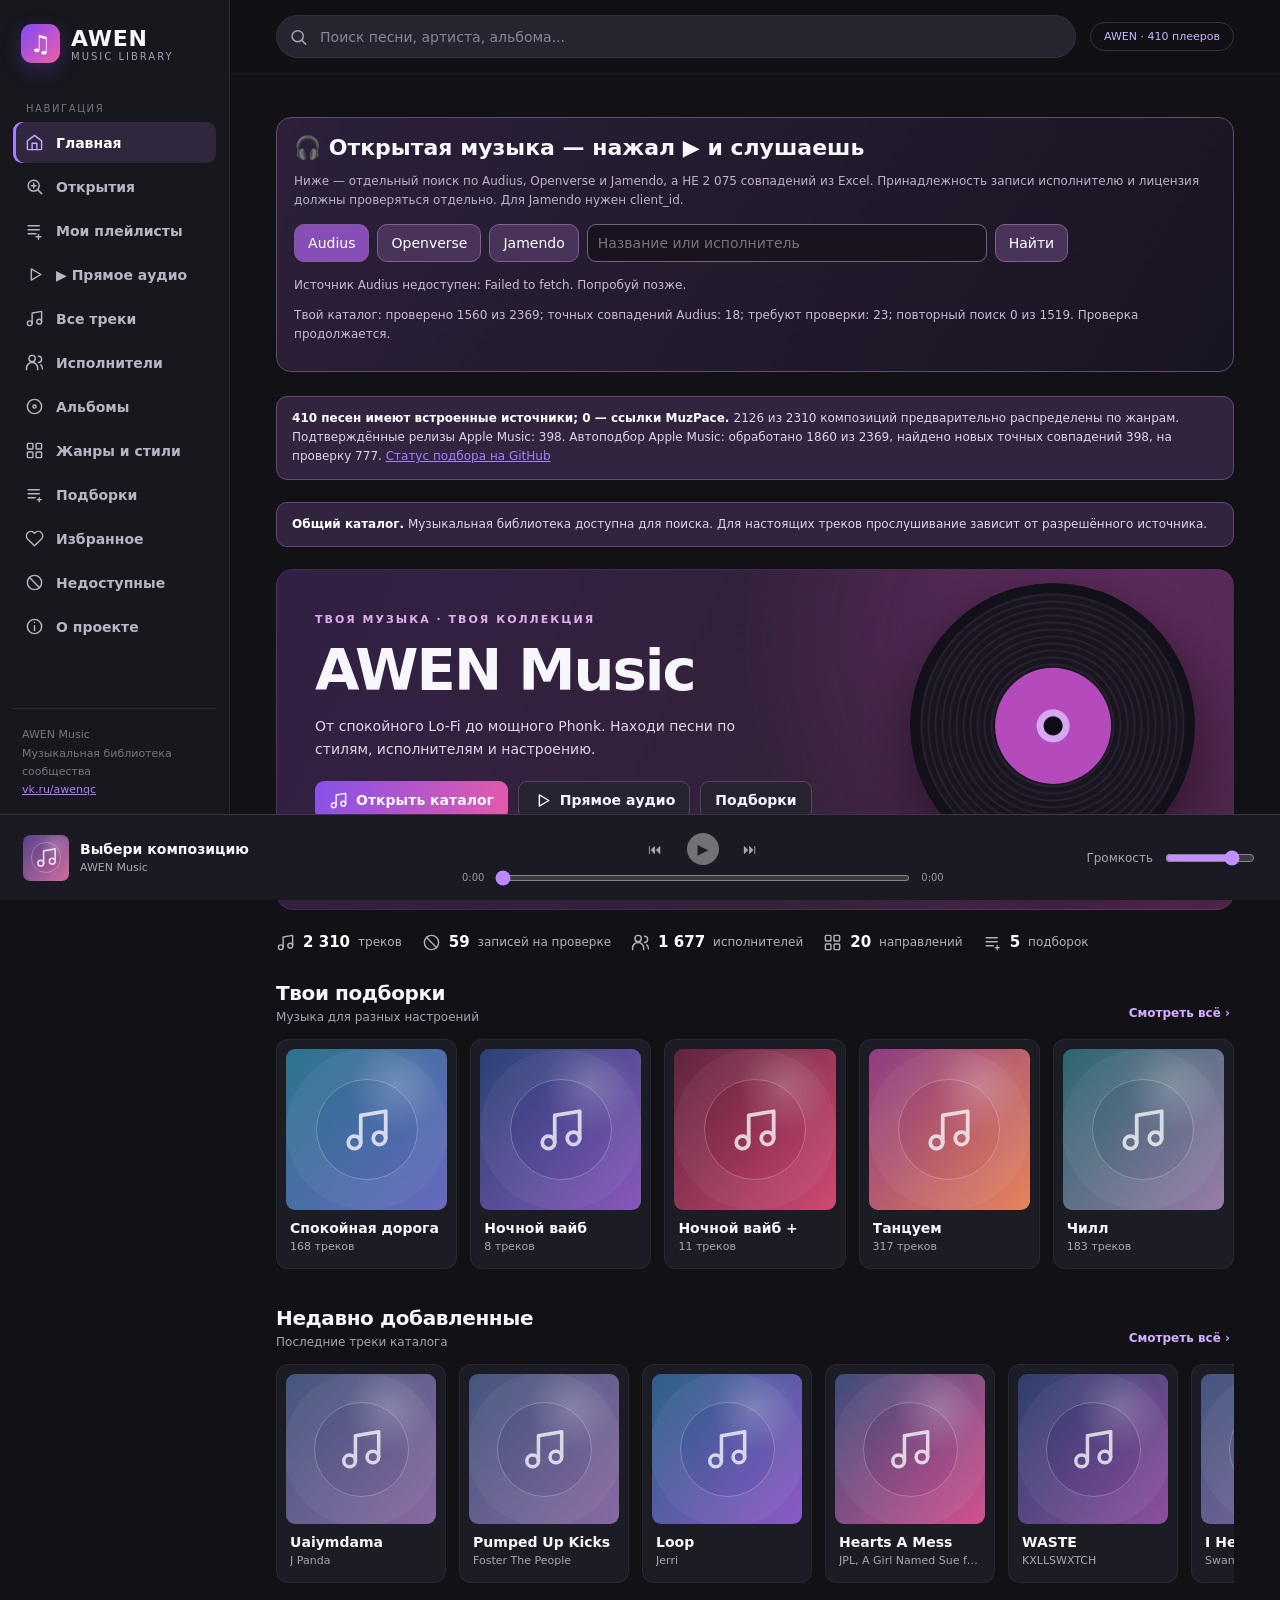
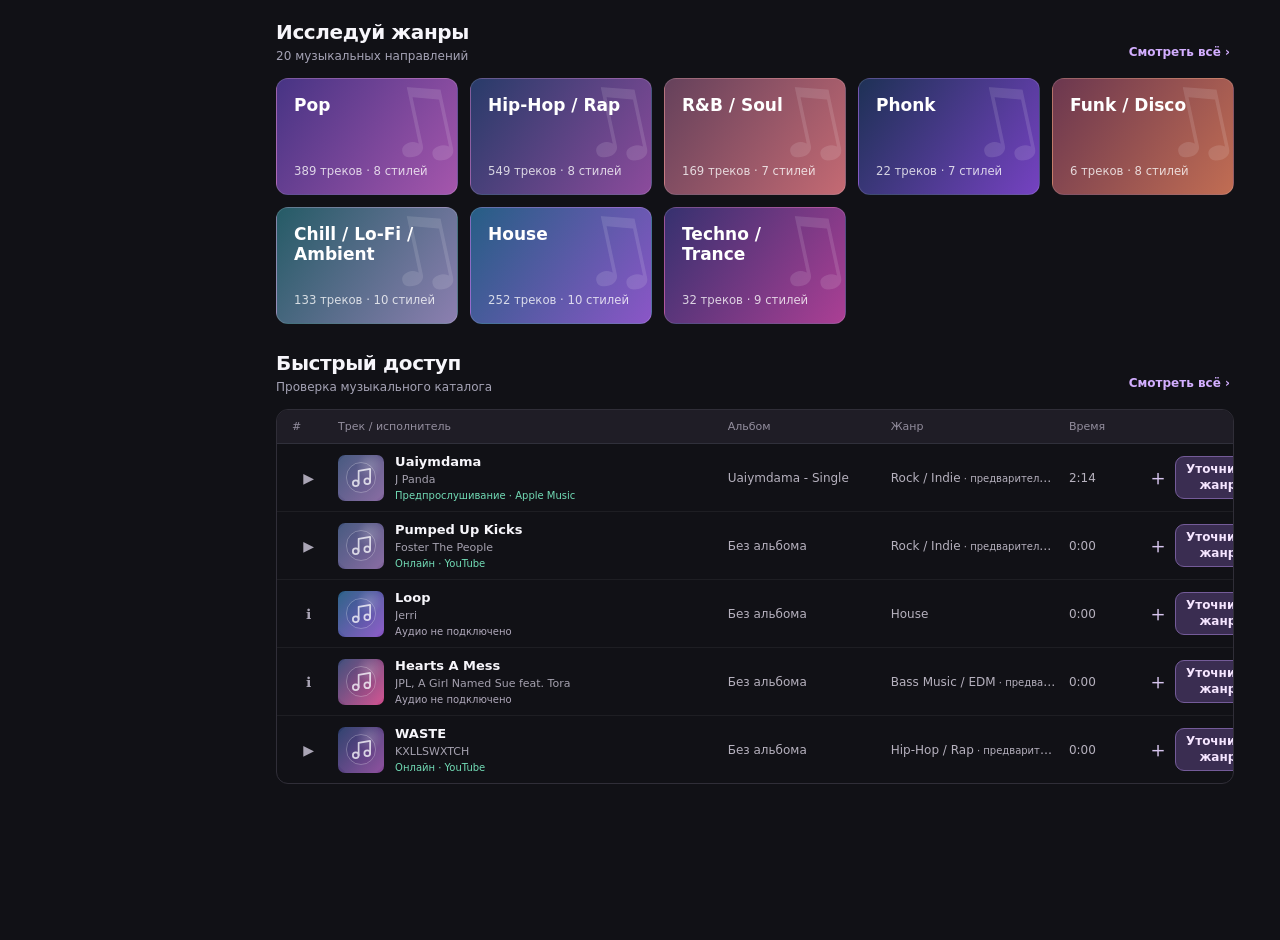
==== commit 153b2fc5: "AWEN: add Other genre category, unclassified track suggestions, contribution modal and taxonomy brid" ====
--- a/index.html
+++ b/index.html
@@ -18,14 +18,15 @@
 @media(max-width:380px){.hero h1{font-size:31px}.filter-grid{grid-template-columns:1fr 1fr}.genre-card strong{font-size:12px}.list-cards{grid-template-columns:1fr 1fr}.section-head h2{font-size:16px}.top{padding:0 10px}}
 </style>
 <link rel="stylesheet" href="./mobile-awen.css">
-<link rel="stylesheet" href="./awen-discovery.css?v=20261122-v1">
+<link rel="stylesheet" href="./awen-discovery.css?v=20261122-actions-v2">
 <link rel="stylesheet" href="./awen-my-playlists.css?v=20261122-personal-v1">
+<link rel="stylesheet" href="./awen-genre-contributions.css?v=20261122-genre-v1">
 </head>
 <body>
 <aside class="sidebar"><div class="brand"><div class="brand-mark">♫</div><div><div class="brand-title">AWEN</div><div class="brand-caption">MUSIC LIBRARY</div></div></div><p class="nav-caption">Навигация</p><div class="nav" id="desktopNav"></div><div class="side-bottom">AWEN Music<br>Музыкальная библиотека сообщества<br><a href="https://vk.ru/awenqc" target="_blank" rel="noopener noreferrer">vk.ru/awenqc</a></div></aside>
 <div class="shell"><header class="top"><div class="search"><svg class="icon" viewBox="0 0 24 24"><circle cx="11" cy="11" r="7"/><path d="m16 16 5 5"/></svg><input id="search" type="search" placeholder="Поиск песни, артиста, альбома..." aria-label="Поиск по каталогу" autocomplete="off"></div><span class="top-label">AWEN · MUSIC</span></header><nav id="mobileNav" class="mobile-nav" aria-label="Разделы"></nav><main class="main" id="app"><h1>AWEN Music</h1><p>Загрузка музыкального каталога…</p></main></div>
 <div class="player"><div class="now"><div class="cover square-small" id="playerCover" style="--ca:#513c87;--cb:#cc689d"><svg class="icon" viewBox="0 0 24 24"><path d="M9 18V5l12-2v13"/><circle cx="6" cy="18" r="3"/><circle cx="18" cy="16" r="3"/></svg></div><div class="now-info"><div class="now-title" id="nowTitle">Выбери композицию</div><div class="now-artist" id="nowArtist">AWEN Music</div></div></div><div class="player-middle"><div class="controls"><button class="round-btn" id="prev" aria-label="Предыдущая">⏮</button><button class="play-control" id="play" aria-label="Воспроизвести" disabled>▶</button><button class="round-btn" id="next" aria-label="Следующая">⏭</button></div><div class="seekline"><span id="elapsed">0:00</span><input id="seek" type="range" min="0" max="100" value="0" aria-label="Прогресс трека"><span id="duration">0:00</span></div></div><div class="player-right"><span style="font-size:12px;color:#aaa5b3">Громкость</span><input class="volume" id="volume" type="range" min="0" max="100" value="80" aria-label="Громкость"></div></div>
-<div class="modal-backdrop" id="modalBackdrop"><section class="modal" id="modal" role="dialog" aria-modal="true" aria-label="Информация о треке"><button class="round-btn close" data-action="close" aria-label="Закрыть">✕</button><div id="modalContent"></div></section></div><div class="toast" id="toast" role="status" aria-live="polite"></div><input type="file" id="importInput" accept=".json,application/json" class="hidden"><input type="file" id="mpl-backup-import" accept=".json,application/json" class="hidden"><div id="mpl-picker-overlay" class="mpl-picker-overlay" hidden></div><audio id="audio" preload="metadata"></audio>
+<div class="modal-backdrop" id="modalBackdrop"><section class="modal" id="modal" role="dialog" aria-modal="true" aria-label="Информация о треке"><button class="round-btn close" data-action="close" aria-label="Закрыть">✕</button><div id="modalContent"></div></section></div><div class="toast" id="toast" role="status" aria-live="polite"></div><input type="file" id="importInput" accept=".json,application/json" class="hidden"><input type="file" id="mpl-backup-import" accept=".json,application/json" class="hidden"><div id="mpl-picker-overlay" class="mpl-picker-overlay" hidden></div><div id="awg-overlay" class="awg-overlay" hidden></div><audio id="audio" preload="metadata"></audio>
 <script>
 'use strict';
 const $=s=>document.querySelector(s);
@@ -63,6 +64,9 @@
 ];
 const palettes=[['#473484','#a556ac'],['#283b69','#8c4b9c'],['#65415b','#c46a73'],['#1e3156','#7542c1'],['#6b374f','#c16d53'],['#255b66','#8c7fb0'],['#265e85','#8b56c7'],['#36316f','#ab3f94'],['#394977','#d24e8e'],['#255e66','#3f7bad'],['#7b3863','#d66d5b'],['#376247','#9b8d4e'],['#243d66','#9a557f'],['#40537b','#8667a0'],['#633345','#ae4c6a'],['#385675','#9c7453'],['#405a46','#a68a50'],['#45436d','#8f72a0'],['#714b31','#c28a52'],['#3c5271','#6f9bb0']];
 const genres=rawGenres.map((g,i)=>({name:g[0],styles:g.slice(1),colors:palettes[i]}));
+const mainGenreNames=new Set(genres.map(g=>g.name));
+function isOtherGenre(t){return !mainGenreNames.has(String(t?.genre||''));}
+const otherCategory={name:'Другие',styles:[],colors:['#38304d','#79618b']};
 const moods=['Спокойное','Ночное','Агрессивное','Расслабленное','Меланхоличное','Энергичное','Танцевальное','Романтичное','Дорожное','Мечтательное','Атмосферное','Ностальгическое','Лиричное','Уютное'];
 const lists=[
 {id:'road',name:'Спокойная дорога',desc:'Русские, казахские и английские песни для поездок. Спокойное и мелодичное звучание.',colors:['#28718a','#6566bf']},
@@ -87,24 +91,24 @@
 function setView(v){if(!menu.some(x=>x[0]===v))v='home';st.view=v;st.limit=60;render();window.scrollTo({top:0,behavior:'instant'});}
 function resetFilters(){for(let k of ['genre','style','mood','language','artist','album','year','playlist'])st[k]='';st.sort='new';st.limit=60;}
 function isOnList(t,id){return Array.isArray(t.playlists)&&t.playlists.includes(id);}
-function filtered(){let a=tracks.filter(t=>{if(st.view==='favorites'&&!fav.has(t.id))return false;if(st.view==='unavailable'&&t.source_status!=='unavailable')return false;if(st.view==='playable'&&!playable(t))return false;if(st.genre&&t.genre!==st.genre)return false;if(st.style&&!t.subgenres.includes(st.style))return false;if(st.artist&&t.artist!==st.artist)return false;if(st.album&&t.album!==st.album)return false;if(st.mood&&!t.moods.includes(st.mood))return false;if(st.language&&t.language!==st.language)return false;if(st.year&&String(t.year)!==st.year)return false;if(st.playlist&&!isOnList(t,st.playlist))return false;if(st.q&&!norm([t.title,t.artist,t.album,t.genre,...t.subgenres].join(' ')).includes(norm(st.q)))return false;return true;});if(st.sort==='alpha')a.sort((x,y)=>x.title.localeCompare(y.title,'ru'));else if(st.sort==='artist')a.sort((x,y)=>x.artist.localeCompare(y.artist,'ru'));else if(st.sort==='year')a.sort((x,y)=>(y.year||0)-(x.year||0));else if(st.playlist)a.sort((x,y)=>(x.awen_playlist_rank?.[st.playlist]??99999)-(y.awen_playlist_rank?.[st.playlist]??99999));else a.sort((x,y)=>String(y.added_at||'').localeCompare(String(x.added_at||'')));return a;}
+function filtered(){let a=tracks.filter(t=>{if(st.view==='favorites'&&!fav.has(t.id))return false;if(st.view==='unavailable'&&t.source_status!=='unavailable')return false;if(st.view==='playable'&&!playable(t))return false;if(st.genre&&(st.genre==='Другие'?!isOtherGenre(t):t.genre!==st.genre))return false;if(st.style&&!t.subgenres.includes(st.style))return false;if(st.artist&&t.artist!==st.artist)return false;if(st.album&&t.album!==st.album)return false;if(st.mood&&!t.moods.includes(st.mood))return false;if(st.language&&t.language!==st.language)return false;if(st.year&&String(t.year)!==st.year)return false;if(st.playlist&&!isOnList(t,st.playlist))return false;if(st.q&&!norm([t.title,t.artist,t.album,t.genre,...t.subgenres].join(' ')).includes(norm(st.q)))return false;return true;});if(st.sort==='alpha')a.sort((x,y)=>x.title.localeCompare(y.title,'ru'));else if(st.sort==='artist')a.sort((x,y)=>x.artist.localeCompare(y.artist,'ru'));else if(st.sort==='year')a.sort((x,y)=>(y.year||0)-(x.year||0));else if(st.playlist)a.sort((x,y)=>(x.awen_playlist_rank?.[st.playlist]??99999)-(y.awen_playlist_rank?.[st.playlist]??99999));else a.sort((x,y)=>String(y.added_at||'').localeCompare(String(x.added_at||'')));return a;}
 function title(h,desc){return `<h1 class="page-title">${esc(h)}</h1><p class="page-desc">${esc(desc)}</p>`;}
 function heading(h,desc,right=''){return `<div class="section-head"><div><h2>${esc(h)}</h2>${desc?`<p>${esc(desc)}</p>`:''}</div>${right?`<button class="text-link" data-nav="${right}">Смотреть всё ›</button>`:''}</div>`;}
 function tile(t){return `<button class="tile" data-detail="${esc(t.id)}">${cover(t.genre)}<div class="tile-title">${esc(t.title)}</div><div class="tile-desc">${esc(t.artist)}</div></button>`;}
 function playlistTile(p){const count=tracks.filter(t=>isOnList(t,p.id)).length;return `<button class="tile" data-list="${p.id}">${cover(p.name,p.colors)}<div class="tile-title">${esc(p.name)}</div><div class="tile-desc">${nfmt(count)} треков</div></button>`;}
-function genreTile(g){return `<button class="genre-card" data-genre="${esc(g.name)}" style="--ca:${g.colors[0]};--cb:${g.colors[1]}"><strong>${esc(g.name)}</strong><small>${nfmt(tracks.filter(t=>t.genre===g.name).length)} треков · ${g.styles.length} стилей</small></button>`;}
-function songRows(a,more=true){if(!a.length)return `<div class="empty">По выбранным параметрам ничего не найдено.<br>Попробуй изменить фильтры или поисковый запрос.</div>`;let visible=more?a.slice(0,st.limit):a;return `<div class="table"><div class="table-header"><div>#</div><div>Трек / исполнитель</div><div class="album-col">Альбом</div><div>Жанр</div><div>Время</div><div></div></div>${visible.map((t,i)=>`<div class="song"><button class="round-btn" data-play="${esc(t.id)}" aria-label="Воспроизвести ${esc(t.title)}">${playable(t)?'▶':'ℹ'}</button><div class="song-main" data-detail="${esc(t.id)}">${cover(t.genre,null,'square-small')}<div><div class="song-title">${esc(t.title)}</div><div class="song-artist">${esc(t.artist)}</div><span class="song-status ${playable(t)?'yes':''}">${playable(t)?'Можно слушать':t.source_status==='unavailable'?'Недоступна':'Аудио не подключено'}</span>${st.playlist&&t.awen_playlist_reasons?.[st.playlist]?'<span class="song-status" title="'+esc(t.awen_playlist_reasons[st.playlist].reasons.join(' · '))+'">'+(t.awen_playlist_reasons[st.playlist].source==='auto'?'По признакам':'Редакторский выбор')+'</span>':''}</div></div><div class="song-cell album-col">${esc(t.album)}</div><div class="song-cell">${esc(t.genre)}${t.curation_review_needed?'<small title="Жанр определён предварительно"> · предварительно</small>':''}${t.import_review_needed?'<small title="Возможная ошибка импорта"> · ⚠ проверить импорт</small>':''}</div><div class="song-cell">${timefmt(t.duration)}</div><div class="mpl-row-actions"><button type="button" class="mpl-inline-add" data-mypl-action="add" data-track-id="${esc(t.id)}" title="Добавить в мой плейлист" aria-label="Добавить в мой плейлист">＋</button><button class="round-btn ${fav.has(t.id)?'hearted':''}" data-fav="${esc(t.id)}" aria-label="Избранное">${fav.has(t.id)?'♥':'♡'}</button></div></div>`).join('')}</div>${more&&a.length>st.limit?`<div style="text-align:center;margin-top:18px"><button class="btn" data-action="more">Показать ещё · ${nfmt(a.length-st.limit)}</button></div>`:''}`;}
+function genreTile(g){const other=g.name==='Другие',count=tracks.filter(t=>other?isOtherGenre(t):t.genre===g.name).length;return `<button class="genre-card ${other?'awg-other':''}" data-genre="${esc(g.name)}" style="--ca:${g.colors[0]};--cb:${g.colors[1]}"><strong>${esc(other?'Другие · уточнить жанр':g.name)}</strong><small>${nfmt(count)} треков · ${other?'помогите определить':g.styles.length+' стилей'}</small></button>`;}
+function songRows(a,more=true){if(!a.length)return `<div class="empty">По выбранным параметрам ничего не найдено.<br>Попробуй изменить фильтры или поисковый запрос.</div>`;let visible=more?a.slice(0,st.limit):a;return `<div class="table"><div class="table-header"><div>#</div><div>Трек / исполнитель</div><div class="album-col">Альбом</div><div>Жанр</div><div>Время</div><div></div></div>${visible.map((t,i)=>`<div class="song"><button class="round-btn" data-play="${esc(t.id)}" aria-label="Воспроизвести ${esc(t.title)}">${playable(t)?'▶':'ℹ'}</button><div class="song-main" data-detail="${esc(t.id)}">${cover(t.genre,null,'square-small')}<div><div class="song-title">${esc(t.title)}</div><div class="song-artist">${esc(t.artist)}</div><span class="song-status ${playable(t)?'yes':''}">${playable(t)?'Можно слушать':t.source_status==='unavailable'?'Недоступна':'Аудио не подключено'}</span>${st.playlist&&t.awen_playlist_reasons?.[st.playlist]?'<span class="song-status" title="'+esc(t.awen_playlist_reasons[st.playlist].reasons.join(' · '))+'">'+(t.awen_playlist_reasons[st.playlist].source==='auto'?'По признакам':'Редакторский выбор')+'</span>':''}</div></div><div class="song-cell album-col">${esc(t.album)}</div><div class="song-cell">${esc(t.genre)}${t.curation_review_needed?'<small title="Жанр определён предварительно"> · предварительно</small>':''}${t.import_review_needed?'<small title="Возможная ошибка импорта"> · ⚠ проверить импорт</small>':''}</div><div class="song-cell">${timefmt(t.duration)}</div><div class="mpl-row-actions"><button type="button" class="mpl-inline-add" data-mypl-action="add" data-track-id="${esc(t.id)}" title="Добавить в мой плейлист" aria-label="Добавить в мой плейлист">＋</button><button type="button" class="awg-propose" data-awg-action="open" data-track-id="${esc(t.id)}" aria-label="Предложить жанр для ${esc(t.title)}">${isOtherGenre(t)?'Указать жанр':'Уточнить жанр'}</button><button class="round-btn ${fav.has(t.id)?'hearted':''}" data-fav="${esc(t.id)}" aria-label="Избранное">${fav.has(t.id)?'♥':'♡'}</button></div></div>`).join('')}</div>${more&&a.length>st.limit?`<div style="text-align:center;margin-top:18px"><button class="btn" data-action="more">Показать ещё · ${nfmt(a.length-st.limit)}</button></div>`:''}`;}
 function opts(arr,current,first){return `<option value="">${esc(first)}</option>`+arr.map(x=>`<option value="${esc(x)}" ${x===current?'selected':''}>${esc(x)}</option>`).join('');}
-function filters(){const ys=[...new Set(tracks.map(t=>t.year).filter(Boolean))].sort((a,b)=>b-a).map(String);let allGenres=[...new Set([...genres.map(g=>g.name),...tracks.map(t=>t.genre)])].filter(Boolean);const g=genres.find(g=>g.name===st.genre);let styles=g?g.styles:st.genre?[...new Set(tracks.filter(t=>t.genre===st.genre).flatMap(t=>t.subgenres))]:[...new Set(tracks.flatMap(t=>t.subgenres))];return `<section class="filters"><div class="filter-grid"><div class="field"><label for="genre">Жанр</label><select id="genre" data-filter="genre">${opts(allGenres,st.genre,'Все жанры')}</select></div><div class="field"><label for="style">Поджанр</label><select id="style" data-filter="style">${opts(styles,st.style,'Все стили')}</select></div><div class="field"><label for="mood">Настроение</label><select id="mood" data-filter="mood">${opts(moods,st.mood,'Любое настроение')}</select></div><div class="field"><label for="language">Язык</label><select id="language" data-filter="language">${opts(['Русский','Қазақша','English','Без слов','Другой','Не определён'],st.language,'Любой язык')}</select></div><div class="field"><label for="artist">Исполнитель</label><select id="artist" data-filter="artist">${opts([...new Set(tracks.map(t=>t.artist))].sort(),st.artist,'Все исполнители')}</select></div><div class="field"><label for="album">Альбом</label><select id="album" data-filter="album">${opts([...new Set(tracks.map(t=>t.album))].sort(),st.album,'Все альбомы')}</select></div><div class="field"><label for="year">Год</label><select id="year" data-filter="year">${opts(ys,st.year,'Все годы')}</select></div><div class="field"><label for="sort">Сортировать</label><select id="sort" data-filter="sort">${[['new','Недавно добавленные'],['alpha','По названию'],['artist','По исполнителю'],['year','По году']].map(([k,v])=>`<option value="${k}" ${st.sort===k?'selected':''}>${v}</option>`).join('')}</select></div></div><div class="filter-bottom"><span>Результатов: <strong>${nfmt(filtered().length)}</strong></span><button class="btn tiny" data-action="clear">Сбросить фильтры</button></div></section>`;}
+function filters(){const ys=[...new Set(tracks.map(t=>t.year).filter(Boolean))].sort((a,b)=>b-a).map(String);let allGenres=[...genres.map(g=>g.name),'Другие'];const g=genres.find(g=>g.name===st.genre);let styles=g?g.styles:st.genre==='Другие'?[]:st.genre?[...new Set(tracks.filter(t=>t.genre===st.genre).flatMap(t=>t.subgenres))]:[...new Set(tracks.flatMap(t=>t.subgenres))];return `<section class="filters"><div class="filter-grid"><div class="field"><label for="genre">Жанр</label><select id="genre" data-filter="genre">${opts(allGenres,st.genre,'Все жанры')}</select></div><div class="field"><label for="style">Поджанр</label><select id="style" data-filter="style">${opts(styles,st.style,'Все стили')}</select></div><div class="field"><label for="mood">Настроение</label><select id="mood" data-filter="mood">${opts(moods,st.mood,'Любое настроение')}</select></div><div class="field"><label for="language">Язык</label><select id="language" data-filter="language">${opts(['Русский','Қазақша','English','Без слов','Другой','Не определён'],st.language,'Любой язык')}</select></div><div class="field"><label for="artist">Исполнитель</label><select id="artist" data-filter="artist">${opts([...new Set(tracks.map(t=>t.artist))].sort(),st.artist,'Все исполнители')}</select></div><div class="field"><label for="album">Альбом</label><select id="album" data-filter="album">${opts([...new Set(tracks.map(t=>t.album))].sort(),st.album,'Все альбомы')}</select></div><div class="field"><label for="year">Год</label><select id="year" data-filter="year">${opts(ys,st.year,'Все годы')}</select></div><div class="field"><label for="sort">Сортировать</label><select id="sort" data-filter="sort">${[['new','Недавно добавленные'],['alpha','По названию'],['artist','По исполнителю'],['year','По году']].map(([k,v])=>`<option value="${k}" ${st.sort===k?'selected':''}>${v}</option>`).join('')}</select></div></div><div class="filter-bottom"><span>Результатов: <strong>${nfmt(filtered().length)}</strong></span><button class="btn tiny" data-action="clear">Сбросить фильтры</button></div></section>`;}
 function home(){let recent=[...tracks].sort((a,b)=>String(b.added_at).localeCompare(String(a.added_at))).slice(0,8);return `<div class="notice"><strong>${demo?(tracks.length?'Демо-режим.':'Загружаем каталог AWEN…'):(tracks.length?'Общий каталог.':'Каталог пока не загружен.')}</strong> ${demo?(tracks.length?'Демонстрационные записи не являются музыкой AWEN.':'Получаем общую библиотеку песен с GitHub Pages.'):(tracks.length?'Музыкальная библиотека доступна для поиска. Для настоящих треков прослушивание зависит от разрешённого источника.':'Проверь соединение и обнови страницу. Песни не подменяются вымышленными демонстрациями.')}</div><section class="hero"><div class="hero-text"><span class="eyebrow">Твоя музыка · твоя коллекция</span><h1>AWEN Music</h1><p>От спокойного Lo-Fi до мощного Phonk. Находи песни по стилям, исполнителям и настроению.</p><div class="actions"><button class="btn primary" data-nav="tracks">${icon('tracks')} Открыть каталог</button><button class="btn" data-nav="playable">${icon('play')} Прямое аудио</button><button class="btn" data-nav="playlists">Подборки</button><button class="btn" data-nav="discover">✨ Открытия</button><button class="btn" data-nav="myplaylists">Мои плейлисты</button></div></div><div class="hero-vinyl" aria-hidden="true"></div></section><div class="stats"><div class="stat">${icon('tracks')}<b>${nfmt(tracks.length)}</b> треков</div>${catalogQuarantined?`<div class="stat" title="Сохранены в источнике, но не показаны как музыка">${icon('unavailable')}<b>${nfmt(catalogQuarantined)}</b> записей на проверке</div>`:''}<div class="stat">${icon('artists')}<b>${nfmt(new Set(tracks.map(t=>t.artist)).size)}</b> исполнителей</div><div class="stat">${icon('genres')}<b>${genres.length}</b> направлений</div><div class="stat">${icon('playlists')}<b>5</b> подборок</div></div>${heading('Твои подборки','Музыка для разных настроений','playlists')}<div class="rail">${lists.map(playlistTile).join('')}</div>${heading('Недавно добавленные','Последние треки каталога','tracks')}<div class="rail">${recent.map(tile).join('')}</div>${heading('Исследуй жанры','20 музыкальных направлений','genres')}<div class="genre-grid">${genres.slice(0,8).map(genreTile).join('')}</div>${heading('Быстрый доступ','Проверка музыкального каталога','tracks')}${songRows(tracks.slice(0,5),false)}`;}
-function tracksPage(){let a=filtered();let desc=st.playlist?lists.find(x=>x.id===st.playlist)?.desc||'Музыкальная подборка':st.view==='favorites'?'Сохранённые композиции':st.view==='unavailable'?'Композиции, отмеченные как недоступные':st.view==='playable'?'Только песни с прямым аудиопотоком. Нажми ▶ для немедленного воспроизведения.':'Все доступные сведения о композициях AWEN';let h=st.view==='favorites'?'Избранное':st.view==='unavailable'?'Недоступные треки':st.view==='playable'?'Можно слушать':st.playlist?lists.find(x=>x.id===st.playlist)?.name:'Все треки';const p=lists.find(x=>x.id===st.playlist);return title(h||'Все треки',desc)+(p?`<div class="playlist-intro">${cover(p.name,p.colors)}<div><h2>${esc(p.name)}</h2><p>${esc(p.desc)}</p></div></div>`:'')+filters()+songRows(a);}
-function genresPage(){return title('Жанры и стили','20 направлений и более 150 музыкальных поджанров. Нажми на жанр, чтобы открыть его каталог.')+`<div class="genre-grid">${genres.map(genreTile).join('')}</div><div class="selection-note" style="margin-top:22px">Жанр и поджанры — отдельные поля. В будущем можно добавлять новые стили без переделки всего сайта.</div>`;}
+function tracksPage(){let a=filtered();let desc=st.playlist?lists.find(x=>x.id===st.playlist)?.desc||'Музыкальная подборка':st.view==='favorites'?'Сохранённые композиции':st.view==='unavailable'?'Композиции, отмеченные как недоступные':st.view==='playable'?'Только песни с прямым аудиопотоком. Нажми ▶ для немедленного воспроизведения.':'Все доступные сведения о композициях AWEN';let h=st.view==='favorites'?'Избранное':st.view==='unavailable'?'Недоступные треки':st.view==='playable'?'Можно слушать':st.playlist?lists.find(x=>x.id===st.playlist)?.name:'Все треки';const p=lists.find(x=>x.id===st.playlist);if(st.genre==='Другие'){h='Другие · жанр не определён';desc='Песни без подтверждённого основного жанра. Нажмите «Указать жанр» у композиции и предложите исправление.';}return title(h||'Все треки',desc)+(p?`<div class="playlist-intro">${cover(p.name,p.colors)}<div><h2>${esc(p.name)}</h2><p>${esc(p.desc)}</p></div></div>`:'')+filters()+songRows(a);}
+function genresPage(){const unknown=tracks.filter(isOtherGenre).length;return title('Жанры и стили','20 основных жанров и категория «Другие». Все записи без определённого направления остаются доступны.')+`<div class="awg-genre-help"><strong>Не нашли песню в жанрах?</strong> Откройте «Другие» — сейчас там <span class="awg-other-count">${nfmt(unknown)}</span> песен без утверждённого основного жанра. У каждой можно нажать «Указать жанр», выбрать жанр и поджанр, затем отправить предложение на проверку. Выбранное сразу видно только на вашем устройстве.</div><div class="genre-grid">${[...genres,otherCategory].map(genreTile).join('')}</div>`;}
 function playlistsPage(){return title('Твои подборки','Пять подборок по жанру, атмосфере и редакторскому отбору. Метки энергии предварительные.')+`<div class="list-cards">${lists.map(p=>`<button class="playlist-card" data-list="${p.id}">${cover(p.name,p.colors)}<h3>${esc(p.name)}</h3><p>${esc(p.desc)}<br><strong>${nfmt(tracks.filter(t=>isOnList(t,p.id)).length)} треков</strong></p></button>`).join('')}</div>`;}
 function artistsPage(){let names=[...new Set(tracks.map(t=>t.artist))].filter(x=>!st.q||norm(x).includes(norm(st.q))).sort((a,b)=>a.localeCompare(b,'ru'));return title('Исполнители',`${nfmt(names.length)} артистов в каталоге`)+`<div class="list-cards">${names.map(a=>`<button class="tile" data-artist="${esc(a)}">${cover(a)}<div class="tile-title">${esc(a)}</div><div class="tile-desc">${nfmt(tracks.filter(t=>t.artist===a).length)} композиций</div></button>`).join('')}</div>${names.length?'':'<div class="empty">Исполнители не найдены</div>'}`;}
 function albumsPage(){let names=[...new Set(tracks.map(t=>t.album).filter(a=>a&&a!=='Без альбома'&&a!=='Не определён'))].filter(x=>!st.q||norm(x).includes(norm(st.q))).sort((a,b)=>a.localeCompare(b,'ru'));return title('Альбомы',`${nfmt(names.length)} альбомов с известным названием. Остальные композиции доступны в «Все треки».`)+`<div class="list-cards">${names.map(a=>`<button class="tile" data-album="${esc(a)}">${cover(a)}<div class="tile-title">${esc(a)}</div><div class="tile-desc">${nfmt(tracks.filter(t=>t.album===a).length)} треков</div></button>`).join('')}</div>${names.length?'':'<div class="empty">Проверенных названий альбомов пока нет. Они появятся по мере проверки музыкальных источников.</div>'}`;}
 function aboutPage(){return title('О проекте','AWEN Music — музыкальная библиотека сообщества AWEN')+`<div class="about"><h2>Что уже работает</h2><p>Общий каталог GitHub Pages, поиск, фильтры, исполнители, альбомы, 20 музыкальных направлений, 5 тематических подборок, избранное и редактор каталога. Для некоторых записей доступны официальные встроенные плееры, точные ссылки Apple Music и разрешённые аудиопотоки. Не каждая запись имеет источник воспроизведения.</p><h2>Где хранятся данные</h2><p>Общий список загружается из <code>awen-catalog.json</code>. Предварительные жанры и подборки — из <code>awen-curation.json</code>. Альбом и год добавляются только при подтверждённом совпадении либо после ручной проверки. Отсутствующие сведения остаются неизвестными, а не заполняются автоматически наугад.</p><h2>Ограничения прослушивания</h2><p>Доступ к публикации ВКонтакте не даёт разрешения размещать коммерческий MP3. Для записи без аудио можно открыть её разрешённый источник или найти официальный сервис. Apple Music и Spotify могут предоставлять только фрагмент записи или требовать подписку.</p><h2>Локальный импорт</h2><p>Импорт JSON сохраняется только в браузере этого устройства через IndexedDB. Он не обновляет GitHub для других посетителей. Для редакторских правок используй <a href="./curator.html">AWEN Curator</a> и экспортируй файл с изменениями.</p><div class="actions"><button class="btn primary" data-action="import">Импорт JSON на это устройство</button><button class="btn" data-action="example">Пример JSON</button><button class="btn" data-action="export">Экспорт каталога</button></div><h2>Исходное сообщество</h2><p><a href="https://vk.ru/awenqc" target="_blank" rel="noopener noreferrer">vk.ru/awenqc</a></p></div>`;}
 function render(){let page=st.view==='home'?home():['tracks','favorites','unavailable','playable'].includes(st.view)?tracksPage():st.view==='genres'?genresPage():st.view==='playlists'?playlistsPage():st.view==='discover'?(window.AWENDiscoveryUI?window.AWENDiscoveryUI.render():'<div class="notice">Загружаем музыкальные открытия…</div>'):st.view==='myplaylists'?(window.AWENMyPlaylists?window.AWENMyPlaylists.render():'<div class="notice">Загружаем ваши плейлисты…</div>'):st.view==='artists'?artistsPage():st.view==='albums'?albumsPage():aboutPage();$('#app').innerHTML=page;$('#desktopNav').innerHTML=navHTML();$('#mobileNav').innerHTML=navHTML();$('#search').value=st.q;}
-function openDetails(id){let t=byId(id);if(!t)return;let fields=[['Исполнитель',t.artist],['Альбом',t.album],['Жанр',t.genre],['Поджанры',t.subgenres.join(', ')||'—'],['Язык',t.language],[t.year_type==='album_release'?'Год издания (Apple Music)':'Год',t.year||'—'],['Настроение',t.moods.join(', ')||'—'],['Длительность',timefmt(t.duration)],['Статус',playable(t)?'Аудио доступно':t.source_status==='unavailable'?'Недоступна':'Источник не подключён'],['Классификация',t.import_review_needed?'Требуется проверка исходной записи':t.curation_review_needed?'Предварительная, требует подтверждения':t.genre_source||'Не подтверждена']];$('#modalContent').innerHTML=`${cover(t.genre,palette(t.genre))}<h2>${esc(t.title)}</h2><p>${esc(t.artist)}</p><dl class="details-grid">${fields.map(([k,v])=>`<dt>${esc(k)}</dt><dd>${esc(v)}</dd>`).join('')}</dl><div class="actions">${playable(t)?`<button class="btn primary" data-play="${esc(t.id)}">▶ Слушать</button>`:'<span class="selection-note">Аудиофайл не подключён — воспроизведение недоступно.</span>'}${t.source_url?`<a class="btn" href="${esc(t.source_url)}" target="_blank" rel="noopener noreferrer">Открыть источник</a>`:''}</div>`;$('#modalContent').insertAdjacentHTML('beforeend','<div class="ad-actions"><button type="button" class="ad-btn" data-ad-action="radio" data-id="'+esc(t.id)+'">♫ Радио по треку</button><button type="button" class="ad-btn ghost" data-ad-action="mix-add" data-id="'+esc(t.id)+'">＋ В микс</button><button type="button" class="ad-btn" data-mypl-action="add" data-track-id="'+esc(t.id)+'">＋ В мой плейлист</button></div>');if(window.AWENDiscoveryUI)window.AWENDiscoveryUI.markOpened(t.id);$('#modalBackdrop').classList.add('open');}
+function openDetails(id){let t=byId(id);if(!t)return;let fields=[['Исполнитель',t.artist],['Альбом',t.album],['Жанр',t.genre],['Поджанры',t.subgenres.join(', ')||'—'],['Язык',t.language],[t.year_type==='album_release'?'Год издания (Apple Music)':'Год',t.year||'—'],['Настроение',t.moods.join(', ')||'—'],['Длительность',timefmt(t.duration)],['Статус',playable(t)?'Аудио доступно':t.source_status==='unavailable'?'Недоступна':'Источник не подключён'],['Классификация',t.import_review_needed?'Требуется проверка исходной записи':t.curation_review_needed?'Предварительная, требует подтверждения':t.genre_source||'Не подтверждена']];$('#modalContent').innerHTML=`${cover(t.genre,palette(t.genre))}<h2>${esc(t.title)}</h2><p>${esc(t.artist)}</p><dl class="details-grid">${fields.map(([k,v])=>`<dt>${esc(k)}</dt><dd>${esc(v)}</dd>`).join('')}</dl><div class="actions">${playable(t)?`<button class="btn primary" data-play="${esc(t.id)}">▶ Слушать</button>`:'<span class="selection-note">Аудиофайл не подключён — воспроизведение недоступно.</span>'}${t.source_url?`<a class="btn" href="${esc(t.source_url)}" target="_blank" rel="noopener noreferrer">Открыть источник</a>`:''}</div>`;$('#modalContent').insertAdjacentHTML('beforeend','<div class="ad-actions"><button type="button" class="ad-btn" data-ad-action="radio" data-id="'+esc(t.id)+'">♫ Радио по треку</button><button type="button" class="ad-btn ghost" data-ad-action="mix-add" data-id="'+esc(t.id)+'">＋ В микс</button><button type="button" class="ad-btn" data-mypl-action="add" data-track-id="'+esc(t.id)+'">＋ В мой плейлист</button><button type="button" class="ad-btn" data-awg-action="open" data-track-id="'+esc(t.id)+'">🏷 Предложить жанр</button></div>');if(window.AWENDiscoveryUI)window.AWENDiscoveryUI.markOpened(t.id);$('#modalBackdrop').classList.add('open');}
 function closeDetails(){$('#modalBackdrop').classList.remove('open');}
 function demoSound(){if(soundURL)return soundURL;const sr=11025,len=sr*8,raw=new ArrayBuffer(44+len*2),v=new DataView(raw);let i=0;function write(s){for(let c of s)v.setUint8(i++,c.charCodeAt(0));}function n32(a){v.setUint32(i,a,true);i+=4;}function n16(a){v.setUint16(i,a,true);i+=2;}write('RIFF');n32(36+len*2);write('WAVEfmt ');n32(16);n16(1);n16(1);n32(sr);n32(sr*2);n16(2);n16(16);write('data');n32(len*2);let notes=[220,261.63,329.63,392,349.23,293.66,246.94,261.63];for(let x=0;x<len;x++){let t=x/sr,j=Math.floor(t),f=notes[j],env=Math.min(1,t/.12)*Math.min(1,(8-t)/.4),wave=(Math.sin(Math.PI*2*f*t)*.12+Math.sin(Math.PI*f*t)*.10+Math.sin(Math.PI*3*f*t)*.035)*env;v.setInt16(i,Math.max(-32768,Math.min(32767,wave*32767)),true);i+=2;}soundURL=URL.createObjectURL(new Blob([raw],{type:'audio/wav'}));return soundURL;}
 function updatePlayer(){if(!current){$('#nowTitle').textContent='Выбери композицию';$('#nowArtist').textContent='AWEN Music';$('#play').disabled=true;return;}$('#play').disabled=false;$('#nowTitle').textContent=current.title;$('#nowArtist').textContent=current.artist;let col=palette(current.genre);$('#playerCover').style.setProperty('--ca',col[0]);$('#playerCover').style.setProperty('--cb',col[1]);$('#play').textContent=audio.paused?'▶':'Ⅱ';$('#duration').textContent=timefmt(Number.isFinite(audio.duration)?audio.duration:current.duration);}
@@ -115,7 +119,7 @@
 async function dbRead(){let db=await openDatabase();return new Promise((ok,no)=>{let req=db.transaction('data','readonly').objectStore('data').get('tracks');req.onsuccess=()=>{db.close();ok(req.result);};req.onerror=()=>{db.close();no(req.error);};});}
 async function dbWrite(value){let db=await openDatabase();return new Promise((ok,no)=>{let tx=db.transaction('data','readwrite');tx.objectStore('data').put(value,'tracks');tx.oncomplete=()=>{db.close();ok();};tx.onerror=()=>{db.close();no(tx.error);};});}
 function parseCatalog(data){let a=Array.isArray(data)?data:(data&&Array.isArray(data.tracks)?data.tracks:null);if(!a)throw Error('Ожидается массив песен или объект {"tracks":[...]}');if(a.length>30000)throw Error('Максимум 30 000 записей за один импорт');let ids=new Set(),out=[];a.forEach((t,i)=>{let x=sanitize(t,i);if(!x||ids.has(x.id))return;ids.add(x.id);out.push(x);});return out;}
-async function importJSON(file){if(!file)return;if(file.size>40*1024*1024){notify('Файл больше 40 МБ');return;}try{let obj=JSON.parse(await file.text()),newTracks=parseCatalog(obj);tracks=newTracks;demo=false;try{localStorage.setItem('awen-catalog-mode','local');}catch(_){}resetFilters();st.q='';setView('tracks');notify(`Импортировано ${nfmt(tracks.length)} песен`);try{await dbWrite(tracks);}catch{notify('Каталог импортирован, но не удалось сохранить на устройстве');}}catch(e){notify('Ошибка импорта: '+e.message);}}
+async function importJSON(file){if(!file)return;if(file.size>40*1024*1024){notify('Файл больше 40 МБ');return;}try{let obj=JSON.parse(await file.text()),newTracks=parseCatalog(obj);tracks=newTracks;demo=false;try{localStorage.setItem('awen-catalog-mode','local');}catch(_){}try{await dbWrite(tracks);}catch{notify('Каталог импортирован, но не удалось сохранить на устройстве');}if(window.AWENGenreContributions)window.AWENGenreContributions.apply(tracks);resetFilters();st.q='';setView('tracks');notify(`Импортировано ${nfmt(tracks.length)} песен`);}catch(e){notify('Ошибка импорта: '+e.message);}}
 function favorite(id){if(fav.has(id))fav.delete(id);else fav.add(id);persistFav();render();}
 document.addEventListener('click',e=>{const b=e.target.closest('[data-nav],[data-list],[data-genre],[data-artist],[data-album],[data-detail],[data-play],[data-fav],[data-action]');if(!b)return;let d=b.dataset;if(d.nav){resetFilters();setView(d.nav);return;}if(d.list){resetFilters();st.playlist=d.list;setView('tracks');return;}if(d.genre){resetFilters();st.genre=d.genre;setView('tracks');return;}if(d.artist){resetFilters();st.artist=d.artist;setView('tracks');return;}if(d.album){resetFilters();st.album=d.album;setView('tracks');return;}if(d.detail){openDetails(d.detail);return;}if(d.play){playTrack(d.play);return;}if(d.fav){favorite(d.fav);return;}if(d.action==='close'){closeDetails();return;}if(d.action==='clear'){resetFilters();render();return;}if(d.action==='more'){st.limit+=60;render();return;}if(d.action==='import'){$('#importInput').click();return;}if(d.action==='export'){download('awen-tracks.json',JSON.stringify({tracks},null,2));return;}if(d.action==='example'){download('awen-example.json',JSON.stringify({tracks:[{id:'example-1',title:'Название композиции',artist:'Исполнитель',album:'Без альбома',genre:'Phonk',subgenres:['Chill Phonk'],year:2024,language:'Без слов',moods:['Ночное'],energy:2,duration:220,playlists:['night'],source_status:'unknown',source_url:'',audio_url:''}]},null,2));return;}if(d.action==='reset'){if(!confirm('Заменить текущий локальный каталог демонстрацией?'))return;tracks=seedDemo();demo=true;try{localStorage.setItem('awen-catalog-mode','demo');}catch(_){}resetFilters();st.q='';dbWrite(null).catch(()=>{});setView('home');notify('Демо-каталог восстановлен');}});
 document.addEventListener('change',e=>{let k=e.target.dataset.filter;if(k){st[k]=e.target.value;if(k==='genre')st.style='';st.limit=60;render();}});
@@ -125,6 +129,7 @@
 $('#play').addEventListener('click',()=>{if(!current)return;if(audio.paused)audio.play().catch(()=>notify('Воспроизведение недоступно'));else audio.pause();});$('#prev').addEventListener('click',()=>stepTrack(-1));$('#next').addEventListener('click',()=>stepTrack(1));$('#volume').addEventListener('input',e=>audio.volume=Number(e.target.value)/100);$('#seek').addEventListener('input',e=>{if(Number.isFinite(audio.duration)&&audio.duration>0)audio.currentTime=audio.duration*Number(e.target.value)/100;});audio.addEventListener('timeupdate',()=>{if(window.AWENDiscoveryUI&&current)window.AWENDiscoveryUI.observePlayback(current.id,audio.currentTime,audio.duration,audio.paused);$('#elapsed').textContent=timefmt(audio.currentTime);if(Number.isFinite(audio.duration)&&audio.duration>0){$('#duration').textContent=timefmt(audio.duration);$('#seek').value=String(Math.round(100*audio.currentTime/audio.duration));}});audio.addEventListener('play',updatePlayer);audio.addEventListener('pause',updatePlayer);audio.addEventListener('loadedmetadata',updatePlayer);audio.addEventListener('ended',()=>{if(queue.length>1)stepTrack(1);else updatePlayer();});audio.addEventListener('error',()=>notify('Аудиофайл не загрузился — проверь ссылку на источник.'));
 window.AWENBridge={
   getTracks:()=>tracks,
+  getGenreTaxonomy:()=>genres,
   getFavorites:()=>[...fav],
   getView:()=>st.view,
   getCurrent:()=>current,
@@ -139,7 +144,8 @@
 </script>
 <script src="./awen-discovery-core.js?v=20261122-discovery-v1" defer></script>
 <script src="./awen-my-playlists.js?v=20261122-personal-v1" defer></script>
-<script src="./awen-discovery-ui.js?v=20261122-discovery-v1" defer></script>
+<script src="./awen-genre-contributions.js?v=20261122-genre-v1" defer></script>
+<script src="./awen-discovery-ui.js?v=20261122-actions-v2" defer></script>
 <script src="./awen-playlist-engine.js?v=20261122-audio-v1" defer></script>
 <script src="./awen-services.js?v=20261122-audio-v1" defer></script>
 <script src="./awen-open-music.js?v=20261121-licensed-openverse-v4" defer></script>
--- a/awen-discovery.css
+++ b/awen-discovery.css
@@ -55,3 +55,37 @@
 @media(max-width:900px){.ad-grid{grid-template-columns:1fr}.ad-two-lists{grid-template-columns:1fr}.ad-section{padding:14px}.ad-hero{padding:18px}.ad-tabs{margin-top:4px}}
 @media(max-width:480px){.ad-stat{padding:10px}.ad-stat strong{font-size:19px}.ad-song{grid-template-columns:minmax(0,1fr);gap:7px}.ad-song-acts{justify-content:flex-start}.ad-tabs{gap:5px}.ad-tab{padding:9px 10px}.ad-hero h1{font-size:24px}.ad-actions .ad-btn{flex:1 1 auto}}
 
+
+/* v1.1: understandable actions. Never let a row of controls widen the mobile viewport. */
+.ad-wrap,.ad-panel,.ad-section,.ad-card-list{width:100%;max-width:100%;min-width:0;box-sizing:border-box}
+.ad-wrap{overflow-x:clip}
+.ad-section{overflow-wrap:anywhere}
+.ad-song{display:grid;grid-template-columns:minmax(0,1fr);row-gap:9px;max-width:100%;min-width:0;box-sizing:border-box;align-items:stretch}
+.ad-song-main{width:100%;min-width:0;max-width:100%;line-height:1.4}
+.ad-song-main strong{font-size:14px;white-space:normal;overflow-wrap:anywhere}
+.ad-song-main small{font-size:12px;white-space:normal;overflow-wrap:anywhere;line-height:1.4}
+.ad-song-acts{display:flex;flex-wrap:wrap;align-items:stretch;justify-content:flex-start;gap:7px;max-width:100%;min-width:0}
+.ad-track-btn{appearance:none;border:1px solid #595165;background:#2d2939;color:#ede5f7;display:inline-flex;justify-content:center;align-items:center;gap:5px;padding:8px 12px;min-height:38px;min-width:0;max-width:100%;font-size:12px;font-weight:650;line-height:1.3;border-radius:10px;cursor:pointer;text-align:center;white-space:normal;overflow-wrap:anywhere}
+.ad-track-btn:hover{background:#433550;border-color:#9a7cc4}
+.ad-track-btn:focus-visible{outline:2px solid #d1b5ff;outline-offset:2px}
+.ad-track-btn[aria-pressed="true"]{background:#4a3359;color:#ffd7ed;border-color:#9765ab}
+.ad-track-btn-primary{background:#68429b;color:#fff;border-color:#a47fdb}
+.ad-track-btn-primary:hover{background:#8059af}
+.ad-track-extra{display:flex;flex-wrap:wrap;gap:7px;border-left:2px solid #7953ad;padding:9px 0 8px 12px;min-width:0;max-width:100%;background:linear-gradient(90deg,rgba(103,71,147,.1),transparent)}
+.ad-track-extra .ad-track-btn{background:#252432}
+.ad-help{background:#252139;border:1px solid #514564;color:#cdc4da;border-radius:12px;padding:12px 15px;font-size:12px;line-height:1.65;margin-top:13px;overflow-wrap:anywhere}
+.ad-help strong{color:#f1e5ff}
+.ad-song[role],.ad-song[aria-label]{min-width:0}
+@media(max-width:600px){
+ .ad-song-acts{display:grid;grid-template-columns:repeat(2,minmax(0,1fr));gap:7px}
+ .ad-song-acts .ad-track-btn:last-child{grid-column:1/-1}
+ .ad-track-btn{width:100%;padding:9px 6px;min-height:41px}
+ .ad-track-extra{display:grid;grid-template-columns:repeat(2,minmax(0,1fr));gap:7px}
+ .ad-track-extra .ad-track-btn{font-size:11px}
+ .ad-section{padding:13px}
+ .ad-help{padding:12px}
+}
+@media(max-width:340px){
+ .ad-track-extra{grid-template-columns:1fr}
+ .ad-song-main strong{font-size:13px}
+}
--- a/awen-my-playlists.css
+++ b/awen-my-playlists.css
@@ -56,3 +56,9 @@
 @media(min-width:1051px){.table-header,.song{grid-template-columns:34px minmax(210px,2.5fr) minmax(110px,1fr) minmax(120px,1.1fr) 60px 77px}}
 @media(max-width:370px){.mpl-grid{grid-template-columns:1fr 1fr}.mpl-card-cover{font-size:32px}.mpl-btn{font-size:12px;padding:8px}.mpl-open-head h2{font-size:21px}}
 
+
+.mpl-create-form{padding:16px;background:#282333;border:1px solid #6d5389;border-radius:12px;margin:9px 0 16px;max-width:720px}
+.mpl-create-form label{display:block;font-size:13px;color:#e4d6f4;font-weight:650;margin-bottom:8px}
+.mpl-create-fields{display:flex;align-items:center;flex-wrap:wrap;gap:8px}
+.mpl-create-fields input{flex:1 1 200px;min-width:0;background:#14121c;border:1px solid #7d6693;border-radius:9px;color:#fff;font-size:14px;padding:10px 12px}
+.mpl-create-fields input:focus-visible{outline:2px solid #cdb6e9;outline-offset:2px}
--- a/awen-genre-contributions.css
+++ b/awen-genre-contributions.css
@@ -0,0 +1,74 @@
+/* AWEN: community genre contributions and unclassified songs */
+.awg-overlay[hidden]{display:none!important}
+.awg-overlay{position:fixed;inset:0;z-index:55;display:flex;justify-content:center;align-items:center;padding:15px}
+.awg-backdrop{position:absolute;inset:0;background:rgba(7,5,14,.85)}
+.awg-dialog{position:relative;width:min(540px,100%);max-height:90dvh;overflow:auto;background:#262132;border:1px solid #725890;border-radius:18px;padding:20px;color:#f7efff;box-shadow:0 20px 60px #0009}
+.awg-heading{display:flex;align-items:flex-start;justify-content:space-between;gap:12px}
+.awg-heading h2{font-size:21px;margin:0 0 7px}
+.awg-heading p{font-size:13px;color:#c6b9d6;line-height:1.5;margin:0 0 14px}
+.awg-close{border:1px solid #635675;color:#fff;background:#3c3348;border-radius:9px;min-width:36px;min-height:36px;font-size:22px}
+.awg-hint{padding:12px;border-radius:10px;background:#302c42;border:1px solid #574b6a;color:#d8cae9;line-height:1.55;font-size:13px;margin-bottom:16px}
+.awg-dialog label{display:block;color:#eee2fa;font-size:13px;font-weight:700;margin:14px 0 7px}
+.awg-dialog select{width:100%;min-height:43px;border:1px solid #806a96;background:#171420;color:#fff;border-radius:9px;padding:9px 11px;font-size:14px}
+.awg-actions{display:flex;flex-wrap:wrap;align-items:stretch;gap:8px;margin-top:15px}
+.awg-btn{border:1px solid #695a7e;color:#f7eaff;background:#40344f;padding:10px 13px;min-height:40px;border-radius:9px;font-size:13px;font-weight:650}
+.awg-btn.primary{background:#7651ae;border-color:#a782d2}
+.awg-btn:disabled{opacity:.5}
+.awg-btn:focus-visible,.awg-dialog select:focus-visible,.awg-propose:focus-visible{outline:2px solid #dab8ff;outline-offset:2px}
+.awg-review{margin-top:20px;border-top:1px solid #51445e;padding-top:16px;color:#d1bedb}
+.awg-review strong{color:#fff}.awg-review p{font-size:12px;line-height:1.55}
+.awg-feedback{font-size:12px;color:#b4e9c8;margin:12px 0 0}
+.awg-propose{display:inline-flex;align-items:center;justify-content:center;gap:4px;background:#3a2d51;border:1px solid #745b99;border-radius:9px;color:#f5e5ff;font-size:12px;font-weight:650;min-height:33px;padding:5px 10px;white-space:normal;line-height:1.3}
+.awg-propose:hover{background:#593c76}
+.awg-propose:disabled{opacity:.5}
+.awg-genre-help{padding:14px 16px;border:1px solid #4d4461;border-radius:12px;background:#211d2f;color:#d1c5e2;margin:0 0 18px;font-size:13px;line-height:1.6}
+.awg-genre-help strong{color:#fff}
+.awg-other-count{font-weight:700;color:#dcbaff}
+.awg-user-tag{display:block;margin-top:3px;font-size:11px;color:#bfedcf}
+.genre-card.awg-other{border:2px dashed #ac8bca;background:linear-gradient(125deg,#34304a,#655075);min-height:117px}
+.genre-card.awg-other strong{font-size:18px}
+@media(max-width:720px){
+ html,body,.shell,.main,#app{max-width:100%;min-width:0}
+ html,body,.shell{overflow-x:clip}
+ .main{width:100%;min-width:0;box-sizing:border-box}
+ .genre-grid{display:grid;grid-template-columns:repeat(2,minmax(0,1fr));max-width:100%;width:100%}
+ .genre-grid .genre-card{width:100%;min-width:0;max-width:100%;word-break:normal;overflow-wrap:anywhere}
+ .genre-card strong{line-height:1.25}
+ .song .mpl-row-actions{display:flex;flex-wrap:nowrap;min-width:0;gap:2px}
+ .awg-propose{font-size:11px;max-width:100%;padding:5px 7px}
+ .awg-dialog{padding:16px}
+ .awg-actions .awg-btn{flex:1 1 42%}
+ /* The previous nth-child menu hid the wrong tabs after new sections were added. */
+ .mobile-nav .nav-button{display:none!important}
+ .mobile-nav .nav-button[data-nav="home"],
+ .mobile-nav .nav-button[data-nav="tracks"],
+ .mobile-nav .nav-button[data-nav="genres"],
+ .mobile-nav .nav-button[data-nav="playlists"],
+ .mobile-nav .nav-button[data-nav="myplaylists"],
+ .mobile-nav .nav-button[data-nav="discover"]{
+   display:flex!important;flex:1 1 16.6%;max-width:none!important;min-width:0!important;
+   font-size:10px!important;padding:3px 1px;white-space:normal;overflow:visible
+ }
+ .mobile-nav .nav-button span{font-size:10px;line-height:1.1;overflow-wrap:anywhere}
+ .mobile-nav .nav-button[data-nav="myplaylists"] span{font-size:0}
+ .mobile-nav .nav-button[data-nav="myplaylists"] span:after{content:"Мои";font-size:10px}
+ .mobile-nav .nav-button[data-nav="tracks"] span{font-size:0}
+ .mobile-nav .nav-button[data-nav="tracks"] span:after{content:"Треки";font-size:10px}
+ .mobile-nav .nav-button[data-nav="genres"] span{font-size:0}
+ .mobile-nav .nav-button[data-nav="genres"] span:after{content:"Жанры";font-size:10px}
+ .mobile-nav .nav-button[data-nav="playlists"] span{font-size:0}
+ .mobile-nav .nav-button[data-nav="playlists"] span:after{content:"Подборки";font-size:10px}
+}
+@media(max-width:360px){
+ .mobile-nav .nav-button .icon{width:19px;height:19px}
+ .mobile-nav .nav-button span{font-size:9px!important}
+ .mobile-nav .nav-button[data-nav="myplaylists"] span,
+ .mobile-nav .nav-button[data-nav="tracks"] span,
+ .mobile-nav .nav-button[data-nav="genres"] span,
+ .mobile-nav .nav-button[data-nav="playlists"] span{font-size:0!important}
+ .mobile-nav .nav-button[data-nav="myplaylists"] span:after,
+ .mobile-nav .nav-button[data-nav="tracks"] span:after,
+ .mobile-nav .nav-button[data-nav="genres"] span:after,
+ .mobile-nav .nav-button[data-nav="playlists"] span:after{font-size:9px}
+ .awg-genre-help{padding:11px}
+}
